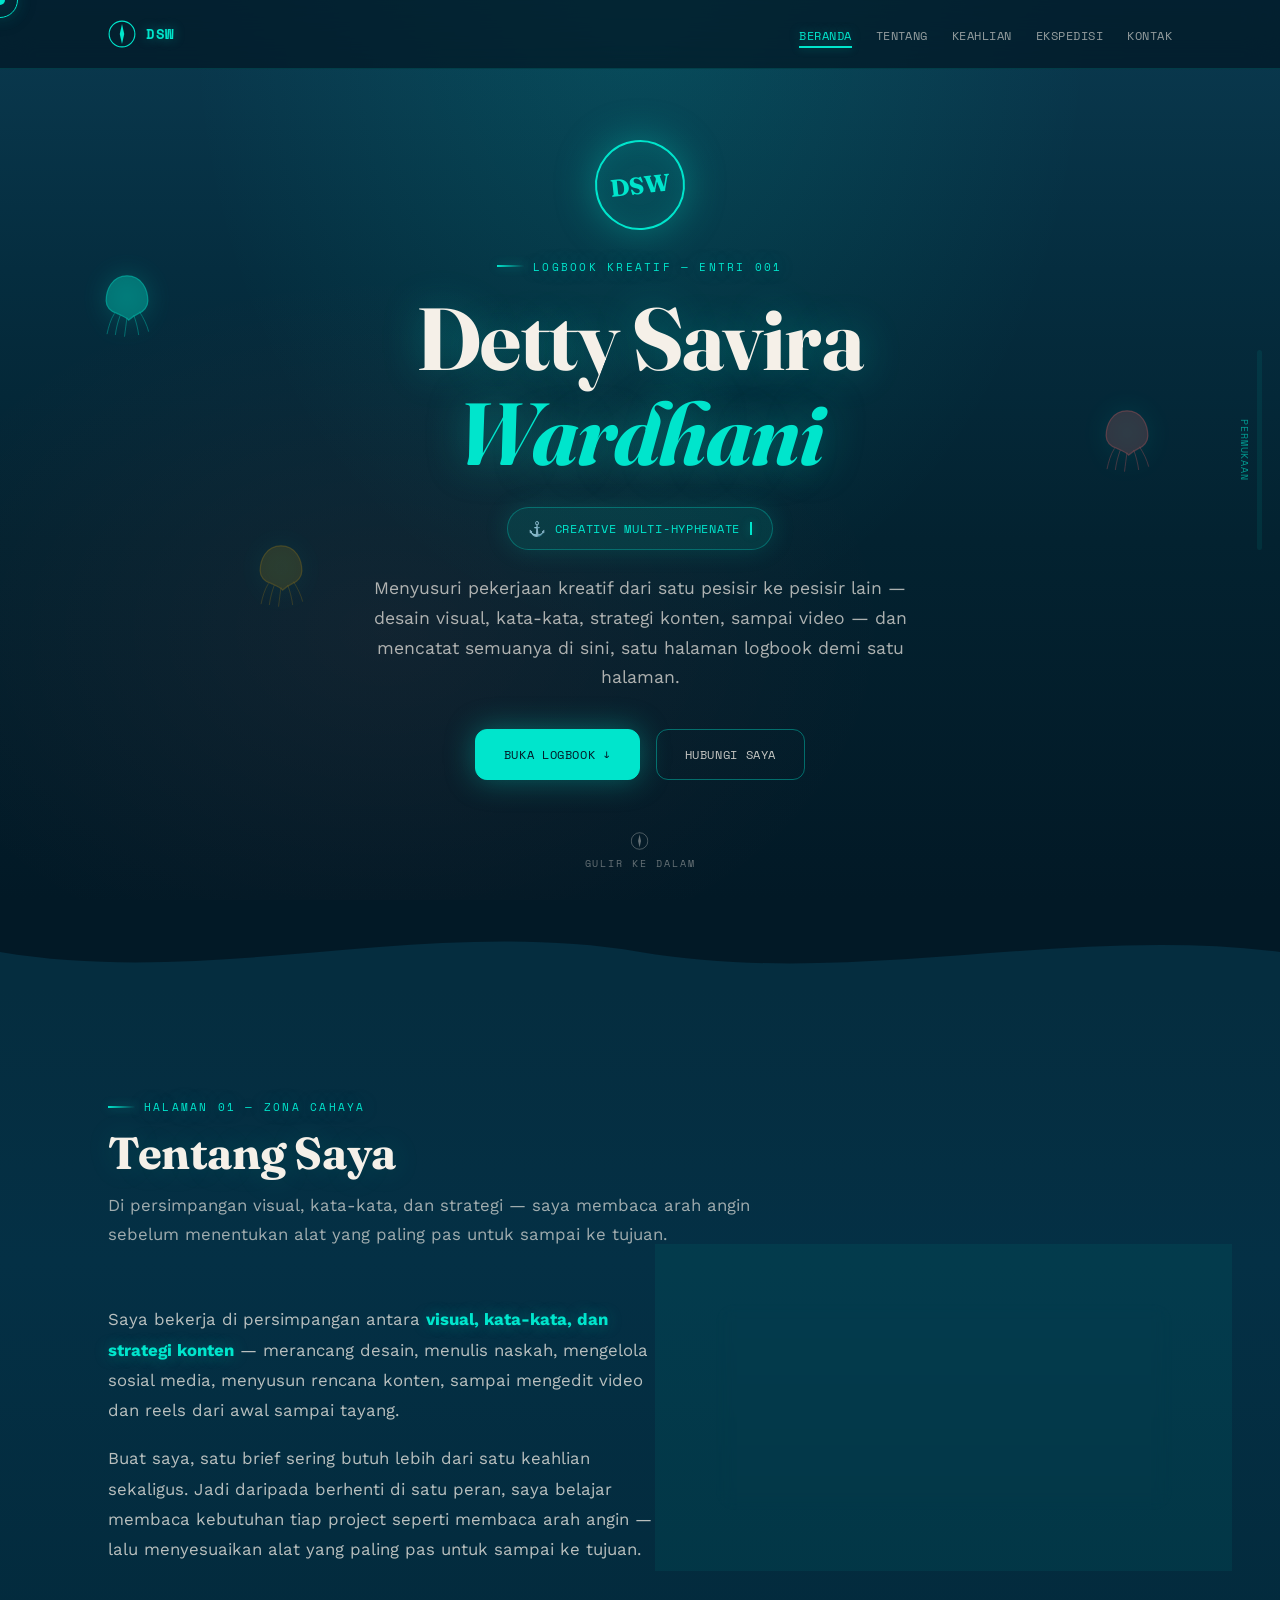
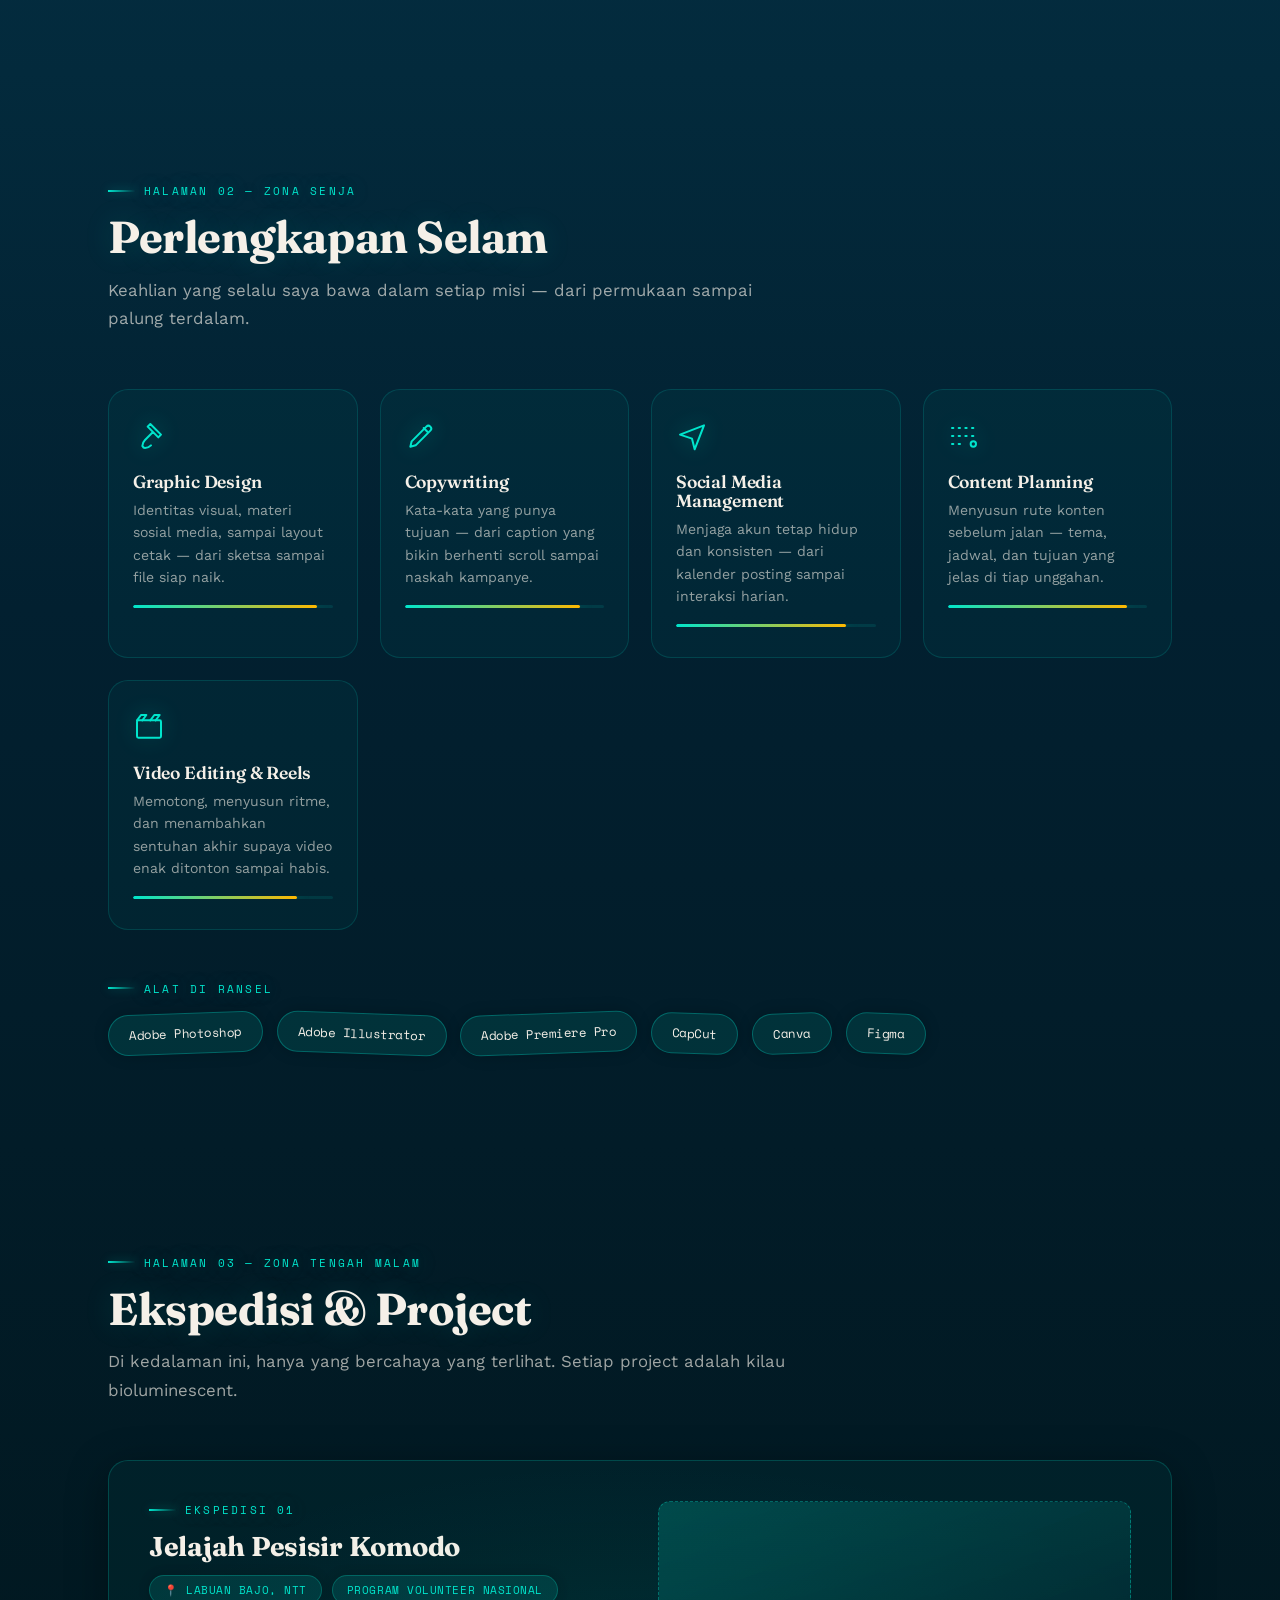
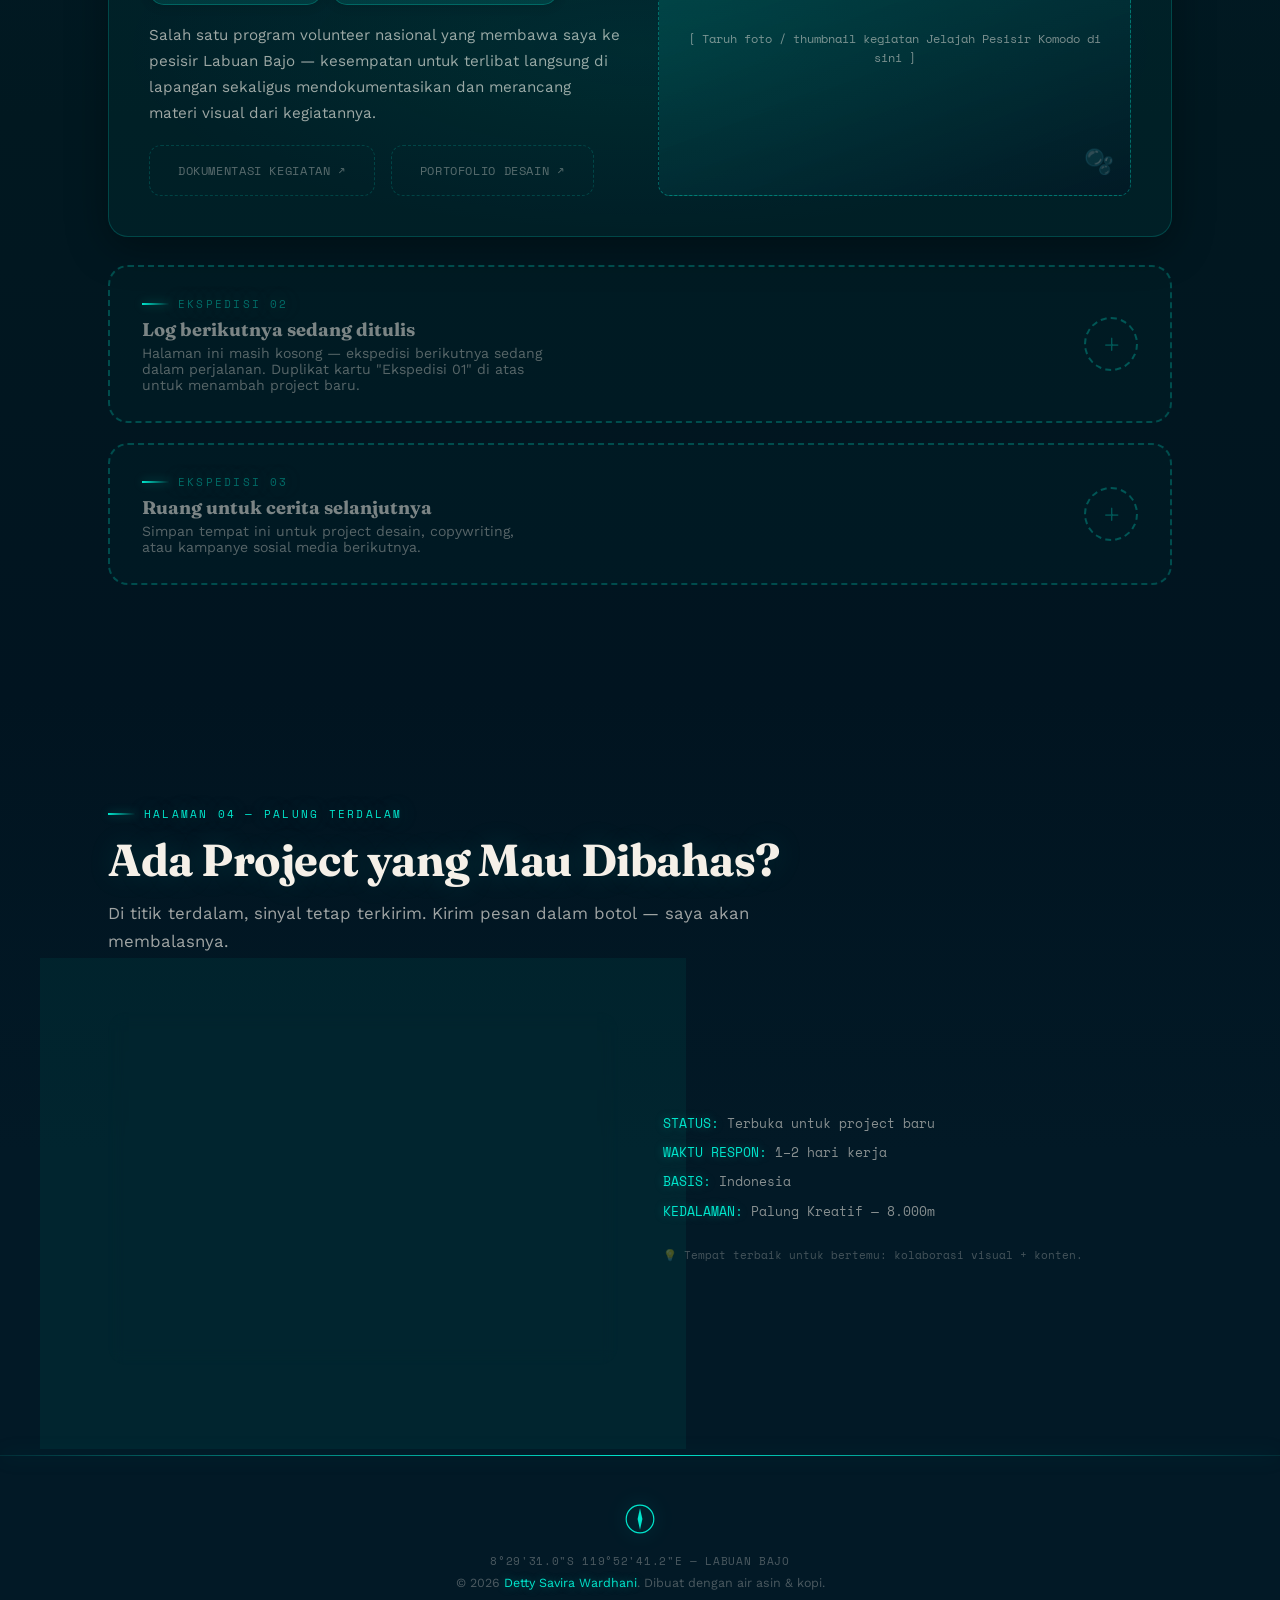
==== Index.HTML @ 5955881e "Rename Index · HTML to Index.HTML" ====
<!DOCTYPE html>
<html lang="id">
<head>
    <meta charset="UTF-8">
    <meta name="viewport" content="width=device-width, initial-scale=1.0">
    <title>Detty Savira Wardhani — Logbook Kreatif</title>
    <meta name="description" content="Logbook kreatif Detty Savira Wardhani — Graphic Design, Copywriting, Social Media Management, Content Planning, dan Video Editing/Reels.">
    <meta name="theme-color" content="#021926">
    <link rel="icon" href="data:image/svg+xml,%3Csvg xmlns='http://www.w3.org/2000/svg' viewBox='0 0 100 100'%3E%3Ccircle cx='50' cy='50' r='46' fill='%23021926' stroke='%2300E5CC' stroke-width='4'/%3E%3Cpath d='M50 14 L58 50 L50 86 L42 50 Z' fill='%2300E5CC'/%3E%3C/svg%3E">
    <link rel="preconnect" href="https://fonts.googleapis.com">
    <link rel="preconnect" href="https://fonts.gstatic.com" crossorigin>
    <link href="https://fonts.googleapis.com/css2?family=Fraunces:ital,opsz,wght@0,9..144,400..900;1,9..144,400..900&family=Work+Sans:wght@400;500;600;700&family=Space+Mono:wght@400;700&display=swap" rel="stylesheet">
    <style>
        :root {
            --abyss: #021926;
            --abyss-2: #032230;
            --deep: #052D3F;
            --deep-2: #0A4A5C;
            --mid: #0E5E6E;
            --lagoon: #00E5CC;
            --lagoon-glow: rgba(0, 229, 204, 0.35);
            --coral: #FF6B6B;
            --coral-glow: rgba(255, 107, 107, 0.3);
            --gold: #FFB800;
            --gold-glow: rgba(255, 184, 0, 0.3);
            --sand: #F5F0E8;
            --sand-soft: rgba(245, 240, 232, 0.7);
            --foam: #B9E5E8;
            --abyss-text: #F5F0E8;
            --abyss-text-muted: rgba(245, 240, 232, 0.65);
            --max: 1120px;
            --radius: 20px;
            --radius-sm: 12px;
        }

        * {
            box-sizing: border-box;
        }
        html {
            scroll-behavior: smooth;
        }
        body {
            margin: 0;
            font-family: 'Work Sans', sans-serif;
            background: var(--abyss);
            color: var(--abyss-text);
            -webkit-font-smoothing: antialiased;
            overflow-x: hidden;
            cursor: none;
            transition: background 0.6s ease;
        }
        @media (max-width: 768px) {
            body {
                cursor: auto;
            }
        }
        h1,
        h2,
        h3 {
            font-family: 'Fraunces', serif;
            margin: 0;
            line-height: 1.08;
            letter-spacing: -0.01em;
        }
        .eyebrow {
            font-family: 'Space Mono', monospace;
            text-transform: uppercase;
            letter-spacing: 0.2em;
            font-size: 0.7rem;
            color: var(--lagoon);
            display: flex;
            align-items: center;
            gap: 0.7em;
            margin-bottom: 14px;
            text-shadow: 0 0 20px var(--lagoon-glow);
        }
        .eyebrow::before {
            content: "";
            width: 28px;
            height: 2px;
            background: linear-gradient(90deg, var(--lagoon), transparent);
            display: inline-block;
            box-shadow: 0 0 10px var(--lagoon-glow);
        }
        a {
            color: inherit;
            text-decoration: none;
        }
        img {
            max-width: 100%;
            display: block;
        }
        .wrap {
            max-width: var(--max);
            margin: 0 auto;
            padding: 0 28px;
            position: relative;
            z-index: 2;
        }
        section,
        header,
        footer {
            position: relative;
        }

        /* ==================== CUSTOM CURSOR ==================== */
        .cursor-dot {
            position: fixed;
            width: 10px;
            height: 10px;
            background: var(--lagoon);
            border-radius: 50%;
            pointer-events: none;
            z-index: 9999;
            transform: translate(-50%, -50%);
            box-shadow: 0 0 20px var(--lagoon-glow), 0 0 40px var(--lagoon-glow);
            transition: width 0.2s ease, height 0.2s ease, background 0.2s ease;
        }
        .cursor-ring {
            position: fixed;
            width: 36px;
            height: 36px;
            border: 1.5px solid var(--lagoon);
            border-radius: 50%;
            pointer-events: none;
            z-index: 9998;
            transform: translate(-50%, -50%);
            transition: width 0.3s ease, height 0.3s ease, border-color 0.3s ease, opacity 0.3s ease;
            box-shadow: 0 0 15px rgba(0, 229, 204, 0.15);
        }
        .cursor-ring.hover {
            width: 56px;
            height: 56px;
            border-color: var(--coral);
            box-shadow: 0 0 25px var(--coral-glow);
        }
        .cursor-dot.hover {
            background: var(--coral);
            box-shadow: 0 0 20px var(--coral-glow), 0 0 40px var(--coral-glow);
        }
        @media (max-width: 768px) {
            .cursor-dot,
            .cursor-ring {
                display: none;
            }
        }

        /* ==================== DEPTH SCROLL INDICATOR ==================== */
        .depth-meter {
            position: fixed;
            right: 18px;
            top: 50%;
            transform: translateY(-50%);
            width: 5px;
            height: 200px;
            border-radius: 5px;
            background: rgba(0, 229, 204, 0.08);
            z-index: 90;
            overflow: hidden;
            display: flex;
            flex-direction: column;
            justify-content: flex-start;
        }
        .depth-fill {
            width: 100%;
            height: 0%;
            background: linear-gradient(180deg, #FFB800, #00E5CC, #9B5DE5);
            border-radius: 5px;
            transition: height 0.08s linear;
            box-shadow: 0 0 15px rgba(0, 229, 204, 0.4);
        }
        .depth-label {
            position: absolute;
            right: 28px;
            top: 50%;
            transform: translateY(-50%);
            font-family: 'Space Mono', monospace;
            font-size: 0.6rem;
            letter-spacing: 0.1em;
            color: rgba(0, 229, 204, 0.6);
            writing-mode: vertical-rl;
            text-transform: uppercase;
            z-index: 90;
        }
        @media (max-width: 768px) {
            .depth-meter,
            .depth-label {
                display: none;
            }
        }

        /* ==================== NAV ==================== */
        .nav-shell {
            position: fixed;
            top: 0;
            left: 0;
            right: 0;
            z-index: 100;
            background: rgba(2, 25, 38, 0.75);
            backdrop-filter: blur(16px);
            -webkit-backdrop-filter: blur(16px);
            border-bottom: 1px solid rgba(0, 229, 204, 0.15);
            transition: background 0.4s ease, box-shadow 0.4s ease;
        }
        .nav-shell.scrolled {
            background: rgba(2, 25, 38, 0.92);
            box-shadow: 0 4px 30px rgba(0, 0, 0, 0.35);
        }
        .nav-shell .wrap {
            display: flex;
            align-items: center;
            justify-content: space-between;
            height: 68px;
        }
        .nav-brand {
            display: flex;
            align-items: center;
            gap: 10px;
            font-family: 'Space Mono', monospace;
            font-weight: 700;
            font-size: 0.85rem;
            letter-spacing: 0.05em;
            color: var(--lagoon);
            text-shadow: 0 0 12px var(--lagoon-glow);
            text-decoration: none;
            cursor: pointer;
        }
        .nav-brand svg {
            width: 28px;
            height: 28px;
            animation: spinSlow 60s linear infinite;
        }
        @keyframes spinSlow {
            to {
                transform: rotate(360deg);
            }
        }
        .nav-links {
            display: flex;
            gap: 24px;
            list-style: none;
            margin: 0;
            padding: 0;
        }
        .nav-links a {
            font-size: 0.75rem;
            font-family: 'Space Mono', monospace;
            letter-spacing: 0.04em;
            text-transform: uppercase;
            color: rgba(245, 240, 232, 0.6);
            position: relative;
            padding-bottom: 4px;
            transition: color 0.3s ease;
            cursor: pointer;
        }
        .nav-links a::after {
            content: "";
            position: absolute;
            left: 0;
            bottom: 0;
            height: 2px;
            width: 0;
            background: var(--lagoon);
            box-shadow: 0 0 8px var(--lagoon-glow);
            transition: width 0.3s ease;
        }
        .nav-links a:hover,
        .nav-links a.active {
            color: var(--lagoon);
            text-shadow: 0 0 12px var(--lagoon-glow);
        }
        .nav-links a.active::after {
            width: 100%;
        }
        .nav-toggle {
            display: none;
            background: none;
            border: none;
            cursor: pointer;
            padding: 8px;
        }
        .nav-toggle span {
            display: block;
            width: 24px;
            height: 2px;
            background: var(--lagoon);
            margin: 5px 0;
            transition: all 0.3s ease;
        }
        .nav-toggle.open span:nth-child(1) {
            transform: rotate(45deg) translate(5px, 5px);
        }
        .nav-toggle.open span:nth-child(2) {
            opacity: 0;
        }
        .nav-toggle.open span:nth-child(3) {
            transform: rotate(-45deg) translate(5px, -5px);
        }
        @media (max-width: 768px) {
            .nav-links {
                position: absolute;
                top: 68px;
                left: 0;
                right: 0;
                flex-direction: column;
                gap: 0;
                background: rgba(2, 25, 38, 0.95);
                backdrop-filter: blur(16px);
                max-height: 0;
                overflow: hidden;
                transition: max-height 0.4s ease;
                border-bottom: 1px solid rgba(0, 229, 204, 0.15);
            }
            .nav-links.open {
                max-height: 400px;
            }
            .nav-links li {
                width: 100%;
            }
            .nav-links a {
                display: block;
                padding: 16px 28px;
                color: rgba(245, 240, 232, 0.7);
            }
            .nav-toggle {
                display: block;
            }
        }

        /* ==================== HERO / SURFACE ==================== */
        .hero {
            min-height: 100vh;
            display: flex;
            flex-direction: column;
            justify-content: center;
            align-items: center;
            text-align: center;
            position: relative;
            overflow: hidden;
            padding: 80px 20px 60px;
            background: linear-gradient(180deg, #0A3A50 0%, #052D3F 30%, #032230 60%, #021926 100%);
        }
        .hero::before {
            content: "";
            position: absolute;
            inset: 0;
            background: radial-gradient(ellipse at 50% 0%, rgba(0, 229, 204, 0.12) 0%, transparent 50%),
                radial-gradient(ellipse at 30% 70%, rgba(255, 107, 107, 0.06) 0%, transparent 40%);
            pointer-events: none;
            z-index: 0;
        }
        /* Light rays */
        .rays {
            position: absolute;
            inset: 0;
            pointer-events: none;
            z-index: 0;
            overflow: hidden;
        }
        .ray {
            position: absolute;
            top: -20%;
            width: 4px;
            height: 120%;
            background: linear-gradient(180deg, rgba(255, 255, 255, 0.35), rgba(0, 229, 204, 0.08) 60%, transparent);
            transform: rotate(20deg);
            opacity: 0;
            animation: rayGlow 8s ease-in-out infinite;
            box-shadow: 0 0 20px rgba(255, 255, 255, 0.2);
        }
        .ray:nth-child(1) {
            left: 15%;
            animation-delay: 0s;
            animation-duration: 7s;
        }
        .ray:nth-child(2) {
            left: 35%;
            animation-delay: 2s;
            animation-duration: 9s;
        }
        .ray:nth-child(3) {
            left: 55%;
            animation-delay: 1s;
            animation-duration: 6s;
        }
        .ray:nth-child(4) {
            left: 72%;
            animation-delay: 3s;
            animation-duration: 8s;
        }
        .ray:nth-child(5) {
            left: 90%;
            animation-delay: 1.5s;
            animation-duration: 7.5s;
        }
        @keyframes rayGlow {
            0%,
            100% {
                opacity: 0;
                transform: rotate(20deg) translateY(0);
            }
            30% {
                opacity: 0.6;
            }
            50% {
                opacity: 0.35;
                transform: rotate(22deg) translateY(15px);
            }
            70% {
                opacity: 0.5;
            }
        }

        /* Jellyfish */
        .jellyfish-container {
            position: absolute;
            inset: 0;
            pointer-events: none;
            z-index: 0;
        }
        .jellyfish {
            position: absolute;
            animation: floatJelly 12s ease-in-out infinite;
            opacity: 0.7;
        }
        .jellyfish svg {
            width: 50px;
            height: 70px;
            filter: drop-shadow(0 0 12px rgba(0, 229, 204, 0.5));
        }
        .jellyfish.j1 {
            left: 8%;
            top: 30%;
            animation-duration: 14s;
            animation-delay: 0s;
        }
        .jellyfish.j2 {
            right: 10%;
            top: 45%;
            animation-duration: 11s;
            animation-delay: 2s;
            opacity: 0.5;
        }
        .jellyfish.j3 {
            left: 20%;
            top: 60%;
            animation-duration: 16s;
            animation-delay: 4s;
            opacity: 0.4;
        }
        @keyframes floatJelly {
            0%,
            100% {
                transform: translateY(0) translateX(0) scale(1);
            }
            25% {
                transform: translateY(-25px) translateX(10px) scale(1.03);
            }
            50% {
                transform: translateY(-5px) translateX(-8px) scale(0.97);
            }
            75% {
                transform: translateY(-30px) translateX(5px) scale(1.02);
            }
        }

        /* Floating particles */
        .particles {
            position: absolute;
            inset: 0;
            pointer-events: none;
            z-index: 1;
        }
        .particle {
            position: absolute;
            border-radius: 50%;
            background: var(--lagoon);
            opacity: 0;
            animation: particleFloat linear infinite;
            box-shadow: 0 0 8px var(--lagoon-glow);
        }
        @keyframes particleFloat {
            0% {
                transform: translateY(0) translateX(0);
                opacity: 0;
            }
            10% {
                opacity: 0.7;
            }
            90% {
                opacity: 0.3;
            }
            100% {
                transform: translateY(-105vh) translateX(30px);
                opacity: 0;
            }
        }

        .hero-inner {
            position: relative;
            z-index: 3;
            max-width: 800px;
        }
        .monogram-hero {
            width: 90px;
            height: 90px;
            border-radius: 50%;
            background: rgba(0, 229, 204, 0.08);
            border: 2px solid var(--lagoon);
            color: var(--lagoon);
            display: flex;
            align-items: center;
            justify-content: center;
            font-family: 'Fraunces', serif;
            font-weight: 700;
            font-size: 1.5rem;
            margin: 0 auto 28px;
            transform: rotate(-6deg);
            box-shadow: 0 0 40px var(--lagoon-glow), inset 0 0 25px rgba(0, 229, 204, 0.1);
            animation: monogramPulse 3s ease-in-out infinite;
            cursor: pointer;
        }
        @keyframes monogramPulse {
            0%,
            100% {
                box-shadow: 0 0 40px var(--lagoon-glow), inset 0 0 25px rgba(0, 229, 204, 0.1);
            }
            50% {
                box-shadow: 0 0 60px var(--lagoon-glow), inset 0 0 40px rgba(0, 229, 204, 0.2);
            }
        }
        .hero h1 {
            font-size: clamp(2.8rem, 8vw, 5.5rem);
            margin: 16px 0 8px;
            color: var(--abyss-text);
            text-shadow: 0 0 40px rgba(0, 229, 204, 0.3);
        }
        .hero h1 em {
            font-style: italic;
            color: var(--lagoon);
            text-shadow: 0 0 40px var(--lagoon-glow);
        }
        .typing-badge {
            display: inline-flex;
            align-items: center;
            gap: 8px;
            background: rgba(0, 229, 204, 0.1);
            border: 1px solid rgba(0, 229, 204, 0.3);
            color: var(--lagoon);
            font-family: 'Space Mono', monospace;
            font-size: 0.75rem;
            letter-spacing: 0.06em;
            text-transform: uppercase;
            padding: 10px 20px;
            border-radius: 999px;
            margin: 18px 0 24px;
            box-shadow: 0 0 25px rgba(0, 229, 204, 0.15);
            cursor: pointer;
        }
        .typing-badge::before {
            content: "⚓";
            font-size: 0.9rem;
        }
        .typing-cursor {
            display: inline-block;
            width: 2px;
            height: 1.1em;
            background: var(--lagoon);
            margin-left: 2px;
            animation: blink 0.7s step-end infinite;
            box-shadow: 0 0 8px var(--lagoon-glow);
        }
        @keyframes blink {
            50% {
                opacity: 0;
            }
        }
        .hero .lede {
            max-width: 560px;
            margin: 0 auto 36px;
            font-size: 1.1rem;
            line-height: 1.7;
            color: rgba(245, 240, 232, 0.7);
        }
        .btn-row {
            display: flex;
            gap: 16px;
            flex-wrap: wrap;
            justify-content: center;
        }
        .btn {
            display: inline-flex;
            align-items: center;
            gap: 10px;
            font-family: 'Space Mono', monospace;
            font-size: 0.78rem;
            letter-spacing: 0.05em;
            text-transform: uppercase;
            text-decoration: none;
            padding: 15px 28px;
            border-radius: 12px;
            border: 1.5px solid var(--lagoon);
            color: var(--lagoon);
            background: rgba(0, 229, 204, 0.08);
            transition: all 0.3s ease;
            cursor: pointer;
            position: relative;
            overflow: hidden;
        }
        .btn::before {
            content: "";
            position: absolute;
            inset: 0;
            background: var(--lagoon);
            transform: scaleX(0);
            transform-origin: left;
            transition: transform 0.4s ease;
            z-index: 0;
        }
        .btn:hover::before {
            transform: scaleX(1);
        }
        .btn span {
            position: relative;
            z-index: 1;
            transition: color 0.3s ease;
        }
        .btn:hover span {
            color: var(--abyss);
        }
        .btn.primary {
            background: var(--lagoon);
            color: var(--abyss);
            border-color: var(--lagoon);
            box-shadow: 0 0 30px var(--lagoon-glow);
        }
        .btn.primary:hover {
            box-shadow: 0 0 50px var(--lagoon-glow);
        }
        .btn.primary::before {
            background: var(--coral);
        }
        .btn.primary:hover span {
            color: var(--abyss);
        }
        .btn.ghost {
            background: transparent;
            border-color: rgba(0, 229, 204, 0.4);
            color: rgba(245, 240, 232, 0.8);
        }
        .btn.ghost:hover {
            border-color: var(--lagoon);
            box-shadow: 0 0 25px rgba(0, 229, 204, 0.2);
        }
        .btn.disabled {
            opacity: 0.45;
            cursor: not-allowed;
            border-style: dashed;
        }
        .btn.disabled:hover::before {
            transform: scaleX(0);
        }
        .btn.disabled:hover span {
            color: inherit;
        }

        /* Scroll hint */
        .scroll-hint {
            position: absolute;
            bottom: 30px;
            left: 50%;
            transform: translateX(-50%);
            z-index: 3;
            font-family: 'Space Mono', monospace;
            font-size: 0.6rem;
            letter-spacing: 0.2em;
            text-transform: uppercase;
            color: rgba(245, 240, 232, 0.4);
            display: flex;
            flex-direction: column;
            align-items: center;
            gap: 6px;
            animation: hintBounce 2s ease-in-out infinite;
        }
        .scroll-hint svg {
            width: 18px;
            height: 18px;
            animation: spinSlow 4s linear infinite;
        }
        @keyframes hintBounce {
            0%,
            100% {
                transform: translateX(-50%) translateY(0);
            }
            50% {
                transform: translateX(-50%) translateY(8px);
            }
        }

        /* Wave divider */
        .wave-separator {
            position: relative;
            height: 90px;
            margin-top: -2px;
            overflow: hidden;
            z-index: 2;
        }
        .wave-separator svg {
            width: 100%;
            height: 100%;
            display: block;
        }
        .wave-separator .wave-path {
            animation: waveShift 18s ease-in-out infinite alternate;
        }
        @keyframes waveShift {
            0% {
                d: path("M0,60 C240,100 480,20 720,60 C960,100 1200,30 1440,60 L1440,100 L0,100 Z");
            }
            50% {
                d: path("M0,60 C240,10 480,100 720,60 C960,10 1200,90 1440,60 L1440,100 L0,100 Z");
            }
            100% {
                d: path("M0,60 C240,90 480,30 720,60 C960,80 1200,40 1440,60 L1440,100 L0,100 Z");
            }
        }

        /* ==================== SECTIONS ==================== */
        .section {
            padding: 110px 0 90px;
            position: relative;
        }
        .section.surface {
            background: linear-gradient(180deg, #052D3F 0%, #043045 40%, #032A3C 100%);
        }
        .section.twilight {
            background: linear-gradient(180deg, #032A3C 0%, #022030 50%, #021C28 100%);
        }
        .section.midnight {
            background: linear-gradient(180deg, #021C28 0%, #011820 50%, #011420 100%);
        }
        .section.abyss {
            background: linear-gradient(180deg, #011420 0%, #021926 60%, #021926 100%);
        }

        .section-head {
            margin-bottom: 56px;
            max-width: 680px;
        }
        .section-head h2 {
            font-size: clamp(2rem, 4.5vw, 2.8rem);
            color: var(--abyss-text);
            margin-top: 8px;
            text-shadow: 0 0 30px rgba(0, 229, 204, 0.15);
        }
        .section-head p {
            color: var(--abyss-text-muted);
            font-size: 1.05rem;
            line-height: 1.7;
            margin: 14px 0 0;
        }

        /* Reveal animations */
        .reveal {
            opacity: 0;
            transform: translateY(35px);
            transition: opacity 0.8s cubic-bezier(0.22, 1, 0.36, 1),
                transform 0.8s cubic-bezier(0.22, 1, 0.36, 1);
            transition-delay: var(--d, 0s);
        }
        .reveal.is-visible {
            opacity: 1;
            transform: translateY(0);
        }

        /* ==================== ABOUT ==================== */
        .about-grid {
            display: grid;
            grid-template-columns: 1.1fr 0.9fr;
            gap: 50px;
            align-items: start;
        }
        .about-grid p {
            font-size: 1.05rem;
            line-height: 1.8;
            margin: 0 0 18px;
            color: rgba(245, 240, 232, 0.75);
        }
        .about-grid p strong {
            color: var(--lagoon);
            text-shadow: 0 0 15px var(--lagoon-glow);
        }
        .coord-card {
            background: rgba(0, 229, 204, 0.06);
            border: 1px solid rgba(0, 229, 204, 0.2);
            border-radius: var(--radius);
            padding: 30px;
            font-family: 'Space Mono', monospace;
            font-size: 0.82rem;
            line-height: 2.2;
            box-shadow: 0 0 40px rgba(0, 0, 0, 0.3), inset 0 0 30px rgba(0, 229, 204, 0.04);
            backdrop-filter: blur(8px);
            cursor: pointer;
            transition: all 0.3s ease;
        }
        .coord-card:hover {
            border-color: rgba(0, 229, 204, 0.5);
            box-shadow: 0 0 60px rgba(0, 229, 204, 0.15), inset 0 0 40px rgba(0, 229, 204, 0.06);
            transform: translateY(-4px);
        }
        .coord-card .dot {
            color: var(--lagoon);
            text-shadow: 0 0 10px var(--lagoon-glow);
        }
        @media (max-width: 820px) {
            .about-grid {
                grid-template-columns: 1fr;
            }
        }

        /* ==================== SKILLS ==================== */
        .skill-grid {
            display: grid;
            grid-template-columns: repeat(auto-fit, minmax(230px, 1fr));
            gap: 22px;
            margin-bottom: 50px;
        }
        .skill-card {
            background: rgba(0, 229, 204, 0.04);
            border: 1px solid rgba(0, 229, 204, 0.15);
            border-radius: var(--radius);
            padding: 30px 24px;
            transition: all 0.35s ease;
            cursor: pointer;
            position: relative;
            overflow: hidden;
        }
        .skill-card::before {
            content: "";
            position: absolute;
            inset: 0;
            background: radial-gradient(ellipse at top right, rgba(0, 229, 204, 0.12), transparent 60%);
            opacity: 0;
            transition: opacity 0.35s ease;
        }
        .skill-card:hover::before {
            opacity: 1;
        }
        .skill-card:hover {
            transform: translateY(-8px) scale(1.02);
            border-color: rgba(0, 229, 204, 0.45);
            box-shadow: 0 15px 40px rgba(0, 0, 0, 0.3), 0 0 30px rgba(0, 229, 204, 0.1);
        }
        .skill-card svg {
            width: 32px;
            height: 32px;
            color: var(--lagoon);
            margin-bottom: 16px;
            filter: drop-shadow(0 0 10px var(--lagoon-glow));
        }
        .skill-card h3 {
            font-size: 1.1rem;
            color: var(--abyss-text);
            margin-bottom: 8px;
            font-weight: 600;
        }
        .skill-card p {
            font-size: 0.88rem;
            color: rgba(245, 240, 232, 0.6);
            line-height: 1.6;
            margin: 0;
            position: relative;
            z-index: 1;
        }
        .skill-meter {
            margin-top: 16px;
            height: 3px;
            background: rgba(0, 229, 204, 0.1);
            border-radius: 3px;
            overflow: hidden;
        }
        .skill-meter-fill {
            height: 100%;
            width: 0%;
            background: linear-gradient(90deg, var(--lagoon), var(--gold));
            border-radius: 3px;
            transition: width 1.2s cubic-bezier(0.22, 1, 0.36, 1);
            box-shadow: 0 0 15px var(--lagoon-glow);
        }
        .skill-card.is-visible .skill-meter-fill {
            width: var(--level, 85%);
        }

        .tool-row {
            display: flex;
            flex-wrap: wrap;
            gap: 14px;
            align-items: center;
        }
        .tool-badge {
            font-family: 'Space Mono', monospace;
            font-size: 0.78rem;
            letter-spacing: 0.04em;
            color: var(--abyss-text);
            background: rgba(0, 229, 204, 0.1);
            border: 1px solid rgba(0, 229, 204, 0.3);
            padding: 10px 20px;
            border-radius: 999px;
            transform: rotate(var(--r, 0deg));
            transition: all 0.3s ease;
            cursor: pointer;
            box-shadow: 0 0 15px rgba(0, 0, 0, 0.2);
        }
        .tool-badge:hover {
            background: rgba(0, 229, 204, 0.25);
            border-color: var(--lagoon);
            box-shadow: 0 0 25px rgba(0, 229, 204, 0.3);
            transform: rotate(0deg) scale(1.08);
        }
        .tool-badge:nth-child(odd) {
            --r: -2deg;
        }
        .tool-badge:nth-child(even) {
            --r: 2deg;
        }

        /* ==================== PORTFOLIO ==================== */
        .expedition-card {
            background: rgba(0, 229, 204, 0.04);
            border: 1px solid rgba(0, 229, 204, 0.2);
            border-radius: var(--radius);
            padding: 40px;
            margin-bottom: 28px;
            display: grid;
            grid-template-columns: 1fr 1fr;
            gap: 36px;
            box-shadow: 0 10px 40px rgba(0, 0, 0, 0.35);
            transition: all 0.4s ease;
            position: relative;
            overflow: hidden;
            cursor: pointer;
            transform-style: preserve-3d;
            will-change: transform;
        }
        .expedition-card::before {
            content: "";
            position: absolute;
            inset: 0;
            background: radial-gradient(ellipse at center, rgba(0, 229, 204, 0.06), transparent 70%);
            pointer-events: none;
        }
        .expedition-card:hover {
            border-color: rgba(0, 229, 204, 0.5);
            box-shadow: 0 20px 60px rgba(0, 0, 0, 0.4), 0 0 45px rgba(0, 229, 204, 0.12);
        }
        .expedition-card .meta-row {
            display: flex;
            gap: 10px;
            flex-wrap: wrap;
            margin: 14px 0 18px;
        }
        .pill {
            font-family: 'Space Mono', monospace;
            font-size: 0.68rem;
            letter-spacing: 0.05em;
            text-transform: uppercase;
            padding: 6px 14px;
            border-radius: 999px;
            background: rgba(0, 229, 204, 0.12);
            color: var(--lagoon);
            border: 1px solid rgba(0, 229, 204, 0.25);
            display: inline-flex;
            align-items: center;
            gap: 6px;
            box-shadow: 0 0 12px rgba(0, 0, 0, 0.2);
        }
        .expedition-card h3 {
            font-size: 1.7rem;
            color: var(--abyss-text);
            margin-bottom: 4px;
        }
        .expedition-card p.desc {
            line-height: 1.7;
            font-size: 0.95rem;
            color: rgba(245, 240, 232, 0.65);
            margin-bottom: 18px;
        }
        .expedition-visual {
            background: linear-gradient(160deg, rgba(0, 229, 204, 0.2), rgba(2, 25, 38, 0.7));
            border-radius: var(--radius-sm);
            min-height: 240px;
            display: flex;
            align-items: center;
            justify-content: center;
            color: rgba(245, 240, 232, 0.5);
            font-family: 'Space Mono', monospace;
            font-size: 0.78rem;
            text-align: center;
            padding: 24px;
            border: 1px dashed rgba(0, 229, 204, 0.35);
            position: relative;
            overflow: hidden;
            transition: all 0.4s ease;
            cursor: pointer;
        }
        .expedition-visual:hover {
            border-color: rgba(0, 229, 204, 0.6);
            background: linear-gradient(160deg, rgba(0, 229, 204, 0.3), rgba(2, 25, 38, 0.6));
        }
        .expedition-visual::after {
            content: "🫧";
            position: absolute;
            bottom: 16px;
            right: 16px;
            font-size: 1.5rem;
            opacity: 0.5;
            animation: hintBounce 3s ease-in-out infinite;
        }
        @media (max-width: 820px) {
            .expedition-card {
                grid-template-columns: 1fr;
            }
            .expedition-visual {
                min-height: 180px;
            }
        }

        .postcard-empty {
            border: 2px dashed rgba(0, 229, 204, 0.25);
            border-radius: var(--radius);
            padding: 28px 32px;
            margin-bottom: 20px;
            display: flex;
            align-items: center;
            justify-content: space-between;
            gap: 20px;
            flex-wrap: wrap;
            background: rgba(0, 229, 204, 0.02);
            transition: all 0.35s ease;
            cursor: pointer;
        }
        .postcard-empty:hover {
            border-color: rgba(0, 229, 204, 0.5);
            background: rgba(0, 229, 204, 0.05);
            box-shadow: 0 0 25px rgba(0, 229, 204, 0.08);
        }
        .postcard-empty .eyebrow {
            color: rgba(0, 229, 204, 0.4);
            margin-bottom: 4px;
        }
        .postcard-empty h4 {
            font-family: 'Fraunces', serif;
            font-size: 1.15rem;
            margin: 6px 0 4px;
            color: rgba(245, 240, 232, 0.5);
        }
        .postcard-empty p {
            margin: 0;
            color: rgba(245, 240, 232, 0.35);
            font-size: 0.88rem;
            max-width: 400px;
        }
        .postcard-empty .plus {
            font-family: 'Fraunces', serif;
            font-size: 2rem;
            color: rgba(0, 229, 204, 0.3);
            border: 2px dashed rgba(0, 229, 204, 0.3);
            border-radius: 50%;
            width: 54px;
            height: 54px;
            flex: none;
            display: flex;
            align-items: center;
            justify-content: center;
            transition: all 0.3s ease;
        }
        .postcard-empty:hover .plus {
            color: var(--lagoon);
            border-color: var(--lagoon);
            box-shadow: 0 0 20px var(--lagoon-glow);
            transform: rotate(90deg);
        }

        /* ==================== CONTACT ==================== */
        .contact-wrap {
            display: grid;
            grid-template-columns: 1fr 1fr;
            gap: 45px;
            align-items: center;
        }
        .postcard {
            background: rgba(0, 229, 204, 0.06);
            border: 1px solid rgba(0, 229, 204, 0.25);
            border-radius: var(--radius);
            padding: 42px;
            position: relative;
            box-shadow: 0 15px 45px rgba(0, 0, 0, 0.35), 0 0 35px rgba(0, 229, 204, 0.08);
            backdrop-filter: blur(8px);
            transition: all 0.4s ease;
            cursor: pointer;
        }
        .postcard:hover {
            border-color: rgba(0, 229, 204, 0.5);
            box-shadow: 0 20px 60px rgba(0, 0, 0, 0.45), 0 0 50px rgba(0, 229, 204, 0.15);
        }
        .postcard h3 {
            font-size: 1.55rem;
            margin-bottom: 14px;
            color: var(--abyss-text);
        }
        .postcard p {
            line-height: 1.7;
            margin-bottom: 26px;
            color: rgba(245, 240, 232, 0.65);
            font-size: 0.95rem;
        }
        .contact-links {
            display: flex;
            flex-direction: column;
            gap: 14px;
        }
        .contact-link {
            display: flex;
            align-items: center;
            gap: 14px;
            font-family: 'Space Mono', monospace;
            font-size: 0.85rem;
            color: var(--abyss-text);
            padding: 16px 20px;
            border: 1px solid rgba(0, 229, 204, 0.25);
            border-radius: 12px;
            transition: all 0.35s ease;
            cursor: pointer;
            background: rgba(0, 229, 204, 0.03);
        }
        .contact-link:hover {
            background: rgba(0, 229, 204, 0.15);
            border-color: var(--lagoon);
            color: var(--lagoon);
            box-shadow: 0 0 30px rgba(0, 229, 204, 0.15);
            transform: translateX(6px);
        }
        .contact-link svg {
            width: 20px;
            height: 20px;
            flex: none;
            filter: drop-shadow(0 0 8px var(--lagoon-glow));
        }
        .postmark {
            position: absolute;
            top: 28px;
            right: 30px;
            width: 76px;
            height: 76px;
            border-radius: 50%;
            border: 2px solid var(--coral);
            color: var(--coral);
            display: flex;
            align-items: center;
            justify-content: center;
            font-family: 'Space Mono', monospace;
            font-size: 0.55rem;
            text-align: center;
            line-height: 1.3;
            text-transform: uppercase;
            transform: rotate(8deg);
            box-shadow: 0 0 25px rgba(255, 107, 107, 0.2);
            transition: all 0.4s ease;
            cursor: pointer;
        }
        .postmark:hover {
            transform: rotate(0deg) scale(1.1);
            box-shadow: 0 0 40px rgba(255, 107, 107, 0.4);
        }
        .status-list {
            font-family: 'Space Mono', monospace;
            font-size: 0.8rem;
            line-height: 2.3;
            color: rgba(245, 240, 232, 0.55);
        }
        .status-list span {
            color: var(--lagoon);
            text-shadow: 0 0 10px var(--lagoon-glow);
        }
        @media (max-width: 820px) {
            .contact-wrap {
                grid-template-columns: 1fr;
            }
            .postmark {
                display: none;
            }
        }

        /* ==================== FOOTER ==================== */
        footer {
            background: var(--abyss);
            color: rgba(245, 240, 232, 0.4);
            padding: 48px 0 32px;
            text-align: center;
            border-top: 1px solid rgba(0, 229, 204, 0.1);
            position: relative;
        }
        footer::before {
            content: "";
            position: absolute;
            top: -1px;
            left: 0;
            right: 0;
            height: 1px;
            background: linear-gradient(90deg, transparent, var(--lagoon), transparent);
            box-shadow: 0 0 20px var(--lagoon-glow);
        }
        footer .compass-mini {
            width: 30px;
            height: 30px;
            margin: 0 auto 14px;
            animation: spinSlow 60s linear infinite;
            color: var(--lagoon);
            filter: drop-shadow(0 0 10px var(--lagoon-glow));
        }
        footer .coords {
            font-family: 'Space Mono', monospace;
            font-size: 0.7rem;
            letter-spacing: 0.06em;
            margin-bottom: 6px;
            color: rgba(245, 240, 232, 0.3);
        }
        footer .credit {
            font-size: 0.78rem;
            color: rgba(245, 240, 232, 0.3);
        }
        footer .credit a {
            color: var(--lagoon);
            text-shadow: 0 0 10px var(--lagoon-glow);
        }

        /* ==================== SCROLL TO TOP ==================== */
        .to-top {
            position: fixed;
            bottom: 28px;
            right: 28px;
            z-index: 80;
            width: 52px;
            height: 52px;
            border-radius: 50%;
            background: rgba(0, 229, 204, 0.1);
            color: var(--lagoon);
            border: 1.5px solid var(--lagoon);
            display: flex;
            align-items: center;
            justify-content: center;
            cursor: pointer;
            opacity: 0;
            pointer-events: none;
            transform: translateY(15px);
            transition: all 0.35s ease;
            box-shadow: 0 0 20px rgba(0, 229, 204, 0.15);
        }
        .to-top.show {
            opacity: 1;
            pointer-events: auto;
            transform: translateY(0);
        }
        .to-top:hover {
            background: var(--lagoon);
            color: var(--abyss);
            box-shadow: 0 0 35px var(--lagoon-glow);
        }
        .to-top svg {
            width: 22px;
            height: 22px;
            animation: spinSlow 60s linear infinite;
        }

        /* ==================== REDUCED MOTION ==================== */
        @media (prefers-reduced-motion: reduce) {
            * {
                animation: none !important;
                transition: none !important;
                scroll-behavior: auto !important;
            }
            .jellyfish,
            .particle,
            .ray,
            .wave-separator .wave-path,
            .monogram-hero,
            .scroll-hint,
            .nav-brand svg,
            .to-top svg,
            footer .compass-mini {
                animation: none !important;
            }
        }

        /* ==================== GLOW TEXT UTIL ==================== */
        .glow {
            text-shadow: 0 0 30px var(--lagoon-glow);
        }
        .glow-coral {
            text-shadow: 0 0 30px var(--coral-glow);
        }
        .glow-gold {
            text-shadow: 0 0 30px var(--gold-glow);
        }
    </style>
</head>
<body>

    <!-- CUSTOM CURSOR -->
    <div class="cursor-dot" id="cursorDot"></div>
    <div class="cursor-ring" id="cursorRing"></div>

    <!-- DEPTH METER -->
    <div class="depth-meter" aria-hidden="true"><div class="depth-fill" id="depthFill"></div></div>
    <div class="depth-label" id="depthLabel">Permukaan</div>

    <!-- NAVIGATION -->
    <nav class="nav-shell" id="navShell">
        <div class="wrap">
            <a href="#beranda" class="nav-brand" data-cursor>
                <svg viewBox="0 0 100 100" fill="none"><circle cx="50" cy="50" r="46" stroke="currentColor" stroke-width="4"/><path d="M50 14 L58 50 L50 86 L42 50 Z" fill="currentColor"/></svg>
                DSW
            </a>
            <button class="nav-toggle" id="navToggle" aria-label="Buka menu" data-cursor>
                <span></span><span></span><span></span>
            </button>
            <ul class="nav-links" id="navLinks">
                <li><a href="#beranda" data-nav data-cursor>Beranda</a></li>
                <li><a href="#tentang" data-nav data-cursor>Tentang</a></li>
                <li><a href="#keahlian" data-nav data-cursor>Keahlian</a></li>
                <li><a href="#ekspedisi" data-nav data-cursor>Ekspedisi</a></li>
                <li><a href="#kontak" data-nav data-cursor>Kontak</a></li>
            </ul>
        </div>
    </nav>

    <!-- ============ HERO / SURFACE ============ -->
    <header class="hero" id="beranda">
        <div class="rays">
            <div class="ray"></div>
            <div class="ray"></div>
            <div class="ray"></div>
            <div class="ray"></div>
            <div class="ray"></div>
        </div>
        <div class="jellyfish-container">
            <div class="jellyfish j1">
                <svg viewBox="0 0 60 80" fill="none">
                    <path d="M30 5 C48 5 55 22 55 35 C55 42 50 48 44 50 C40 52 36 54 32 58 C28 54 22 52 18 50 C10 48 5 42 5 35 C5 22 12 5 30 5 Z" fill="rgba(0,229,204,0.5)" stroke="rgba(0,229,204,0.7)" stroke-width="1.5"/>
                    <path d="M15 50 C10 58 8 66 6 75 M22 52 C19 60 17 68 16 76 M30 55 C29 62 28 70 27 78 M38 52 C41 60 43 68 44 76 M45 48 C50 56 54 64 56 72" stroke="rgba(0,229,204,0.5)" stroke-width="1.2" fill="none"/>
                </svg>
            </div>
            <div class="jellyfish j2">
                <svg viewBox="0 0 60 80" fill="none">
                    <path d="M30 5 C48 5 55 22 55 35 C55 42 50 48 44 50 C40 52 36 54 32 58 C28 54 22 52 18 50 C10 48 5 42 5 35 C5 22 12 5 30 5 Z" fill="rgba(255,107,107,0.35)" stroke="rgba(255,107,107,0.6)" stroke-width="1.5"/>
                    <path d="M15 50 C10 58 8 66 6 75 M22 52 C19 60 17 68 16 76 M30 55 C29 62 28 70 27 78 M38 52 C41 60 43 68 44 76 M45 48 C50 56 54 64 56 72" stroke="rgba(255,107,107,0.5)" stroke-width="1.2" fill="none"/>
                </svg>
            </div>
            <div class="jellyfish j3">
                <svg viewBox="0 0 60 80" fill="none">
                    <path d="M30 5 C48 5 55 22 55 35 C55 42 50 48 44 50 C40 52 36 54 32 58 C28 54 22 52 18 50 C10 48 5 42 5 35 C5 22 12 5 30 5 Z" fill="rgba(255,184,0,0.3)" stroke="rgba(255,184,0,0.5)" stroke-width="1.5"/>
                    <path d="M15 50 C10 58 8 66 6 75 M22 52 C19 60 17 68 16 76 M30 55 C29 62 28 70 27 78 M38 52 C41 60 43 68 44 76 M45 48 C50 56 54 64 56 72" stroke="rgba(255,184,0,0.4)" stroke-width="1.2" fill="none"/>
                </svg>
            </div>
        </div>
        <div class="particles" id="heroParticles"></div>

        <div class="wrap hero-inner">
            <div class="monogram-hero" data-cursor>DSW</div>
            <div class="eyebrow" style="justify-content:center;">Logbook Kreatif — Entri 001</div>
            <h1>Detty Savira<br><em>Wardhani</em></h1>
            <div class="typing-badge" data-cursor>
                <span id="typingText">Creative Multi-Hyphenate</span><span class="typing-cursor"></span>
            </div>
            <p class="lede">Menyusuri pekerjaan kreatif dari satu pesisir ke pesisir lain — desain visual, kata-kata, strategi konten, sampai video — dan mencatat semuanya di sini, satu halaman logbook demi satu halaman.</p>
            <div class="btn-row">
                <a href="#ekspedisi" class="btn primary" data-cursor><span>Buka Logbook ↓</span></a>
                <a href="#kontak" class="btn ghost" data-cursor><span>Hubungi Saya</span></a>
            </div>
        </div>

        <div class="scroll-hint">
            <svg viewBox="0 0 100 100" fill="none"><circle cx="50" cy="50" r="46" stroke="currentColor" stroke-width="4"/><path d="M50 14 L58 50 L50 86 L42 50 Z" fill="currentColor"/></svg>
            Gulir ke Dalam
        </div>
    </header>

    <!-- WAVE TRANSITION -->
    <div class="wave-separator">
        <svg viewBox="0 0 1440 100" preserveAspectRatio="none">
            <path class="wave-path" fill="#052D3F" d="M0,60 C240,100 480,20 720,60 C960,100 1200,30 1440,60 L1440,100 L0,100 Z"/>
        </svg>
    </div>

    <main>
        <!-- ============ ABOUT / SUNLIGHT ZONE ============ -->
        <section class="section surface" id="tentang">
            <div class="wrap">
                <div class="section-head reveal">
                    <div class="eyebrow">Halaman 01 — Zona Cahaya</div>
                    <h2>Tentang Saya</h2>
                    <p>Di persimpangan visual, kata-kata, dan strategi — saya membaca arah angin sebelum menentukan alat yang paling pas untuk sampai ke tujuan.</p>
                </div>
                <div class="about-grid">
                    <div class="reveal" style="--d:0.15s;">
                        <p>Saya bekerja di persimpangan antara <strong>visual, kata-kata, dan strategi konten</strong> — merancang desain, menulis naskah, mengelola sosial media, menyusun rencana konten, sampai mengedit video dan reels dari awal sampai tayang.</p>
                        <p>Buat saya, satu brief sering butuh lebih dari satu keahlian sekaligus. Jadi daripada berhenti di satu peran, saya belajar membaca kebutuhan tiap project seperti membaca arah angin — lalu menyesuaikan alat yang paling pas untuk sampai ke tujuan.</p>
                    </div>
                    <div class="coord-card reveal" style="--d:0.3s;" data-cursor>
                        <div><span class="dot">●</span> ROLE: Graphic Design</div>
                        <div><span class="dot">●</span> ROLE: Copywriting</div>
                        <div><span class="dot">●</span> ROLE: Social Media Mgmt.</div>
                        <div><span class="dot">●</span> ROLE: Content Planning</div>
                        <div><span class="dot">●</span> ROLE: Video Editing / Reels</div>
                    </div>
                </div>
            </div>
        </section>

        <!-- ============ SKILLS / TWILIGHT ZONE ============ -->
        <section class="section twilight" id="keahlian">
            <div class="wrap">
                <div class="section-head reveal">
                    <div class="eyebrow">Halaman 02 — Zona Senja</div>
                    <h2>Perlengkapan Selam</h2>
                    <p>Keahlian yang selalu saya bawa dalam setiap misi — dari permukaan sampai palung terdalam.</p>
                </div>

                <div class="skill-grid">
                    <div class="skill-card reveal" style="--d:0.05s; --level:92%;" data-cursor>
                        <svg viewBox="0 0 24 24" fill="none" stroke="currentColor" stroke-width="1.5" stroke-linecap="round" stroke-linejoin="round"><path d="M9 15c-1.5 1.5-2 3-2 4.5C7.5 20.5 8 21 9 21c1.5 0 3-.5 4.5-2M15 9l-6 6M13 3l8 8-2 2-8-8 2-2z"/></svg>
                        <h3>Graphic Design</h3>
                        <p>Identitas visual, materi sosial media, sampai layout cetak — dari sketsa sampai file siap naik.</p>
                        <div class="skill-meter"><div class="skill-meter-fill"></div></div>
                    </div>
                    <div class="skill-card reveal" style="--d:0.1s; --level:88%;" data-cursor>
                        <svg viewBox="0 0 24 24" fill="none" stroke="currentColor" stroke-width="1.5" stroke-linecap="round" stroke-linejoin="round"><path d="M4 20l4-1 11-11a2 2 0 00-3-3L5 16l-1 4z"/><path d="M14 6l3 3"/></svg>
                        <h3>Copywriting</h3>
                        <p>Kata-kata yang punya tujuan — dari caption yang bikin berhenti scroll sampai naskah kampanye.</p>
                        <div class="skill-meter"><div class="skill-meter-fill"></div></div>
                    </div>
                    <div class="skill-card reveal" style="--d:0.15s; --level:85%;" data-cursor>
                        <svg viewBox="0 0 24 24" fill="none" stroke="currentColor" stroke-width="1.5" stroke-linecap="round" stroke-linejoin="round"><path d="M3 11l18-7-7 18-2-8-9-3z"/></svg>
                        <h3>Social Media Management</h3>
                        <p>Menjaga akun tetap hidup dan konsisten — dari kalender posting sampai interaksi harian.</p>
                        <div class="skill-meter"><div class="skill-meter-fill"></div></div>
                    </div>
                    <div class="skill-card reveal" style="--d:0.2s; --level:90%;" data-cursor>
                        <svg viewBox="0 0 24 24" fill="none" stroke="currentColor" stroke-width="1.5" stroke-linecap="round" stroke-linejoin="round"><path d="M3 6h18M3 12h18M3 18h9" stroke-dasharray="1 4"/><circle cx="19" cy="18" r="2"/></svg>
                        <h3>Content Planning</h3>
                        <p>Menyusun rute konten sebelum jalan — tema, jadwal, dan tujuan yang jelas di tiap unggahan.</p>
                        <div class="skill-meter"><div class="skill-meter-fill"></div></div>
                    </div>
                    <div class="skill-card reveal" style="--d:0.25s; --level:82%;" data-cursor>
                        <svg viewBox="0 0 24 24" fill="none" stroke="currentColor" stroke-width="1.5" stroke-linecap="round" stroke-linejoin="round"><rect x="3" y="7" width="18" height="13" rx="1"/><path d="M3 7l3-4h4l-3 4M13 7l3-4h4l-3 4"/></svg>
                        <h3>Video Editing &amp; Reels</h3>
                        <p>Memotong, menyusun ritme, dan menambahkan sentuhan akhir supaya video enak ditonton sampai habis.</p>
                        <div class="skill-meter"><div class="skill-meter-fill"></div></div>
                    </div>
                </div>

                <div class="eyebrow reveal" style="margin-bottom:16px;">Alat di Ransel</div>
                <div class="tool-row reveal" style="--d:0.1s;">
                    <span class="tool-badge" data-cursor>Adobe Photoshop</span>
                    <span class="tool-badge" data-cursor>Adobe Illustrator</span>
                    <span class="tool-badge" data-cursor>Adobe Premiere Pro</span>
                    <span class="tool-badge" data-cursor>CapCut</span>
                    <span class="tool-badge" data-cursor>Canva</span>
                    <span class="tool-badge" data-cursor>Figma</span>
                </div>
            </div>
        </section>

        <!-- ============ PORTFOLIO / MIDNIGHT ZONE ============ -->
        <section class="section midnight" id="ekspedisi">
            <div class="wrap">
                <div class="section-head reveal">
                    <div class="eyebrow">Halaman 03 — Zona Tengah Malam</div>
                    <h2>Ekspedisi &amp; Project</h2>
                    <p>Di kedalaman ini, hanya yang bercahaya yang terlihat. Setiap project adalah kilau bioluminescent.</p>
                </div>

                <!-- Featured Project -->
                <div class="expedition-card reveal" data-cursor data-tilt>
                    <div>
                        <div class="eyebrow">Ekspedisi 01</div>
                        <h3>Jelajah Pesisir Komodo</h3>
                        <div class="meta-row">
                            <span class="pill">📍 Labuan Bajo, NTT</span>
                            <span class="pill">Program Volunteer Nasional</span>
                        </div>
                        <p class="desc">Salah satu program volunteer nasional yang membawa saya ke pesisir Labuan Bajo — kesempatan untuk terlibat langsung di lapangan sekaligus mendokumentasikan dan merancang materi visual dari kegiatannya.</p>
                        <!--
              EDIT DI SINI, Detty:
              1) Ganti href="#" di dua tombol bawah ini dengan link asli (dokumentasi kegiatan & portofolio desain).
              2) Kalau link sudah ada, hapus class "disabled" dan hapus <span class="pill"> "Segera hadir" di sebelahnya.
            -->
                        <div class="btn-row" style="justify-content:flex-start;">
                            <a href="#" class="btn ghost disabled" aria-disabled="true" data-cursor><span>Dokumentasi kegiatan ↗</span></a>
                            <a href="#" class="btn ghost disabled" aria-disabled="true" data-cursor><span>Portofolio desain ↗</span></a>
                        </div>
                    </div>
                    <div class="expedition-visual" data-cursor>
                        [ Taruh foto / thumbnail kegiatan Jelajah Pesisir Komodo di sini ]
                    </div>
                </div>

                <!-- Placeholder cards -->
                <div class="postcard-empty reveal" style="--d:0.1s;" data-cursor>
                    <div>
                        <div class="eyebrow">Ekspedisi 02</div>
                        <h4>Log berikutnya sedang ditulis</h4>
                        <p>Halaman ini masih kosong — ekspedisi berikutnya sedang dalam perjalanan. Duplikat kartu "Ekspedisi 01" di atas untuk menambah project baru.</p>
                    </div>
                    <div class="plus">+</div>
                </div>
                <div class="postcard-empty reveal" style="--d:0.2s;" data-cursor>
                    <div>
                        <div class="eyebrow">Ekspedisi 03</div>
                        <h4>Ruang untuk cerita selanjutnya</h4>
                        <p>Simpan tempat ini untuk project desain, copywriting, atau kampanye sosial media berikutnya.</p>
                    </div>
                    <div class="plus">+</div>
                </div>
            </div>
        </section>

        <!-- ============ CONTACT / ABYSS ============ -->
        <section class="section abyss" id="kontak">
            <div class="wrap">
                <div class="section-head reveal">
                    <div class="eyebrow">Halaman 04 — Palung Terdalam</div>
                    <h2>Ada Project yang Mau Dibahas?</h2>
                    <p>Di titik terdalam, sinyal tetap terkirim. Kirim pesan dalam botol — saya akan membalasnya.</p>
                </div>
                <div class="contact-wrap">
                    <div class="postcard reveal" data-cursor>
                        <div class="postmark" data-cursor>Via<br>Logbook<br>Pesisir</div>
                        <h3>Kirim Pesan dalam Botol 🌊</h3>
                        <p>Kalau ada kerjaan, kolaborasi, atau sekadar mau ngobrolin ide konten — kabarin lewat salah satu jalur ini.</p>
                        <div class="contact-links">
                            <a class="contact-link" href="mailto:dettysvr@gmail.com" data-cursor>
                                <svg viewBox="0 0 24 24" fill="none" stroke="currentColor" stroke-width="1.5"><rect x="3" y="5" width="18" height="14" rx="2"/><path d="M3 7l9 6 9-6"/></svg>
                                dettysvr@gmail.com
                            </a>
                            <a class="contact-link" href="https://www.instagram.com/derawrrrr_/" target="_blank" rel="noopener" data-cursor>
                                <svg viewBox="0 0 24 24" fill="none" stroke="currentColor" stroke-width="1.5"><rect x="3" y="3" width="18" height="18" rx="5"/><circle cx="12" cy="12" r="4"/><circle cx="17.5" cy="6.5" r="1"/></svg>
                                @derawrrrr_
                            </a>
                        </div>
                    </div>
                    <div class="status-list reveal" style="--d:0.2s;">
                        <div><span>STATUS:</span> Terbuka untuk project baru</div>
                        <div><span>WAKTU RESPON:</span> 1–2 hari kerja</div>
                        <div><span>BASIS:</span> Indonesia</div>
                        <div><span>KEDALAMAN:</span> Palung Kreatif — 8.000m</div>
                        <div style="margin-top:16px; opacity:0.5; font-size:0.7rem;">💡 Tempat terbaik untuk bertemu: kolaborasi visual + konten.</div>
                    </div>
                </div>
            </div>
        </section>
    </main>

    <!-- FOOTER -->
    <footer>
        <svg class="compass-mini" viewBox="0 0 100 100" fill="none"><circle cx="50" cy="50" r="46" stroke="currentColor" stroke-width="4"/><path d="M50 14 L58 50 L50 86 L42 50 Z" fill="currentColor"/></svg>
        <div class="coords">8°29'31.0"S 119°52'41.2"E — LABUAN BAJO</div>
        <div class="credit">© <span id="year"></span> <a href="#beranda" data-cursor>Detty Savira Wardhani</a>. Dibuat dengan air asin &amp; kopi.</div>
    </footer>

    <!-- SCROLL TO TOP -->
    <div class="to-top" id="toTop" role="button" aria-label="Kembali ke atas" data-cursor>
        <svg viewBox="0 0 100 100" fill="none"><circle cx="50" cy="50" r="46" stroke="currentColor" stroke-width="4"/><path d="M50 14 L58 50 L50 86 L42 50 Z" fill="currentColor"/></svg>
    </div>

    <script>
        // ============ YEAR ============
        document.getElementById('year').textContent = new Date().getFullYear();

        // ============ CUSTOM CURSOR ============
        const cursorDot = document.getElementById('cursorDot');
        const cursorRing = document.getElementById('cursorRing');
        let mouseX = 0,
            mouseY = 0,
            ringX = 0,
            ringY = 0;
        const isMobile = window.matchMedia('(max-width: 768px)').matches;

        if (!isMobile) {
            document.addEventListener('mousemove', (e) => {
                mouseX = e.clientX;
                mouseY = e.clientY;
                cursorDot.style.left = mouseX + 'px';
                cursorDot.style.top = mouseY + 'px';
            });

            function animateRing() {
                ringX += (mouseX - ringX) * 0.2;
                ringY += (mouseY - ringY) * 0.2;
                cursorRing.style.left = ringX + 'px';
                cursorRing.style.top = ringY + 'px';
                requestAnimationFrame(animateRing);
            }
            animateRing();

            // Hover states
            document.querySelectorAll('[data-cursor], a, button, .skill-card, .expedition-card, .postcard, .contact-link, .tool-badge, .postcard-empty, .coord-card, .expedition-visual, .postmark, .monogram-hero')
                .forEach(el => {
                    el.addEventListener('mouseenter', () => {
                        cursorDot.classList.add('hover');
                        cursorRing.classList.add('hover');
                    });
                    el.addEventListener('mouseleave', () => {
                        cursorDot.classList.remove('hover');
                        cursorRing.classList.remove('hover');
                    });
                });
        } else {
            cursorDot.style.display = 'none';
            cursorRing.style.display = 'none';
        }

        // ============ HERO PARTICLES ============
        const heroParticles = document.getElementById('heroParticles');
        const particleCount = isMobile ? 12 : 25;
        for (let i = 0; i < particleCount; i++) {
            const p = document.createElement('div');
            p.className = 'particle';
            const size = 2 + Math.random() * 5;
            p.style.width = size + 'px';
            p.style.height = size + 'px';
            p.style.left = Math.random() * 100 + '%';
            p.style.bottom = '-30px';
            p.style.animationDuration = (8 + Math.random() * 16) + 's';
            p.style.animationDelay = (Math.random() * 12) + 's';
            heroParticles.appendChild(p);
        }

        // ============ TYPING EFFECT ============
        const roles = [
            'Creative Multi-Hyphenate',
            'Graphic Designer',
            'Copywriter',
            'Content Planner',
            'Social Media Manager',
            'Video Editor',
            'Storyteller'
        ];
        const typingText = document.getElementById('typingText');
        let roleIndex = 0;
        let charIndex = 0;
        let isDeleting = false;
        let typeSpeed = 70;

        function typeLoop() {
            const currentRole = roles[roleIndex];
            if (isDeleting) {
                charIndex--;
                typeSpeed = 40;
            } else {
                charIndex++;
                typeSpeed = 70;
            }
            typingText.textContent = currentRole.substring(0, charIndex);

            if (!isDeleting && charIndex === currentRole.length) {
                isDeleting = true;
                typeSpeed = 1500;
            } else if (isDeleting && charIndex === 0) {
                isDeleting = false;
                roleIndex = (roleIndex + 1) % roles.length;
                typeSpeed = 500;
            }
            setTimeout(typeLoop, typeSpeed);
        }
        typeLoop();

        // ============ SCROLL REVEAL ============
        const revealEls = document.querySelectorAll('.reveal');
        const revealObserver = new IntersectionObserver((entries) => {
            entries.forEach(entry => {
                if (entry.isIntersecting) {
                    entry.target.classList.add('is-visible');
                    // Also trigger skill meter fill
                    if (entry.target.classList.contains('skill-card')) {
                        entry.target.classList.add('is-visible');
                    }
                    revealObserver.unobserve(entry.target);
                }
            });
        }, { threshold: 0.12, rootMargin: '0px 0px -40px 0px' });
        revealEls.forEach(el => revealObserver.observe(el));

        // ============ DEPTH METER + SCROLL ============
        const depthFill = document.getElementById('depthFill');
        const depthLabel = document.getElementById('depthLabel');
        const toTop = document.getElementById('toTop');
        const navShell = document.getElementById('navShell');
        const depthZones = [
            { threshold: 0, label: 'Permukaan' },
            { threshold: 0.2, label: 'Zona Cahaya' },
            { threshold: 0.4, label: 'Zona Senja' },
            { threshold: 0.6, label: 'Zona Tengah Malam' },
            { threshold: 0.8, label: 'Palung Dalam' },
            { threshold: 1.0, label: 'Dasar Laut' }
        ];

        window.addEventListener('scroll', () => {
            const scrollTop = window.scrollY;
            const docHeight = document.documentElement.scrollHeight - window.innerHeight;
            const pct = docHeight > 0 ? (scrollTop / docHeight) * 100 : 0;
            depthFill.style.height = pct + '%';

            // Depth label
            const ratio = docHeight > 0 ? scrollTop / docHeight : 0;
            let currentZone = depthZones[0].label;
            for (const zone of depthZones) {
                if (ratio >= zone.threshold) currentZone = zone.label;
            }
            depthLabel.textContent = currentZone;

            // To-top button
            if (scrollTop > 500) {
                toTop.classList.add('show');
            } else {
                toTop.classList.remove('show');
            }

            // Nav background
            if (scrollTop > 60) {
                navShell.classList.add('scrolled');
            } else {
                navShell.classList.remove('scrolled');
            }
        });

        toTop.addEventListener('click', () => window.scrollTo({ top: 0, behavior: 'smooth' }));

        // ============ NAV ACTIVE STATE ============
        const navLinks = document.querySelectorAll('[data-nav]');
        const sections = document.querySelectorAll('section[id], header[id]');
        const navObserver = new IntersectionObserver((entries) => {
            entries.forEach(entry => {
                if (entry.isIntersecting) {
                    const id = entry.target.getAttribute('id');
                    navLinks.forEach(link => {
                        link.classList.toggle('active', link.getAttribute('href') === '#' + id);
                    });
                }
            });
        }, { threshold: 0.35 });
        sections.forEach(sec => navObserver.observe(sec));

        // ============ MOBILE NAV TOGGLE ============
        const navToggle = document.getElementById('navToggle');
        const navLinksEl = document.getElementById('navLinks');
        navToggle.addEventListener('click', () => {
            navToggle.classList.toggle('open');
            navLinksEl.classList.toggle('open');
        });
        navLinksEl.querySelectorAll('a').forEach(a => {
            a.addEventListener('click', () => {
                navToggle.classList.remove('open');
                navLinksEl.classList.remove('open');
            });
        });

        // ============ TILT EFFECT ============
        const tiltCards = document.querySelectorAll('[data-tilt]');
        if (!isMobile) {
            tiltCards.forEach(card => {
                card.addEventListener('mousemove', (e) => {
                    const rect = card.getBoundingClientRect();
                    const x = e.clientX - rect.left;
                    const y = e.clientY - rect.top;
                    const centerX = rect.width / 2;
                    const centerY = rect.height / 2;
                    const rotateX = (y - centerY) / centerY * -5;
                    const rotateY = (x - centerX) / centerX * 5;
                    card.style.transform = `perspective(1000px) rotateX(${rotateX}deg) rotateY(${rotateY}deg) translateY(-4px)`;
                });
                card.addEventListener('mouseleave', () => {
                    card.style.transform = 'perspective(1000px) rotateX(0deg) rotateY(0deg) translateY(0)';
                });
            });
        }

        // ============ SMOOTH ANCHOR SCROLL ============
        document.querySelectorAll('a[href^="#"]').forEach(anchor => {
            anchor.addEventListener('click', function(e) {
                const href = this.getAttribute('href');
                if (href === '#') return;
                const target = document.querySelector(href);
                if (target) {
                    e.preventDefault();
                    target.scrollIntoView({ behavior: 'smooth' });
                }
            });
        });

        // ============ INITIAL LOAD STATE ============
        window.addEventListener('load', () => {
            // Trigger initial reveal for elements in view
            revealEls.forEach(el => {
                const rect = el.getBoundingClientRect();
                if (rect.top < window.innerHeight && rect.bottom > 0) {
                    el.classList.add('is-visible');
                }
            });
            // Initial depth label
            depthLabel.textContent = 'Permukaan';
        });
    </script>
</body>
</html>
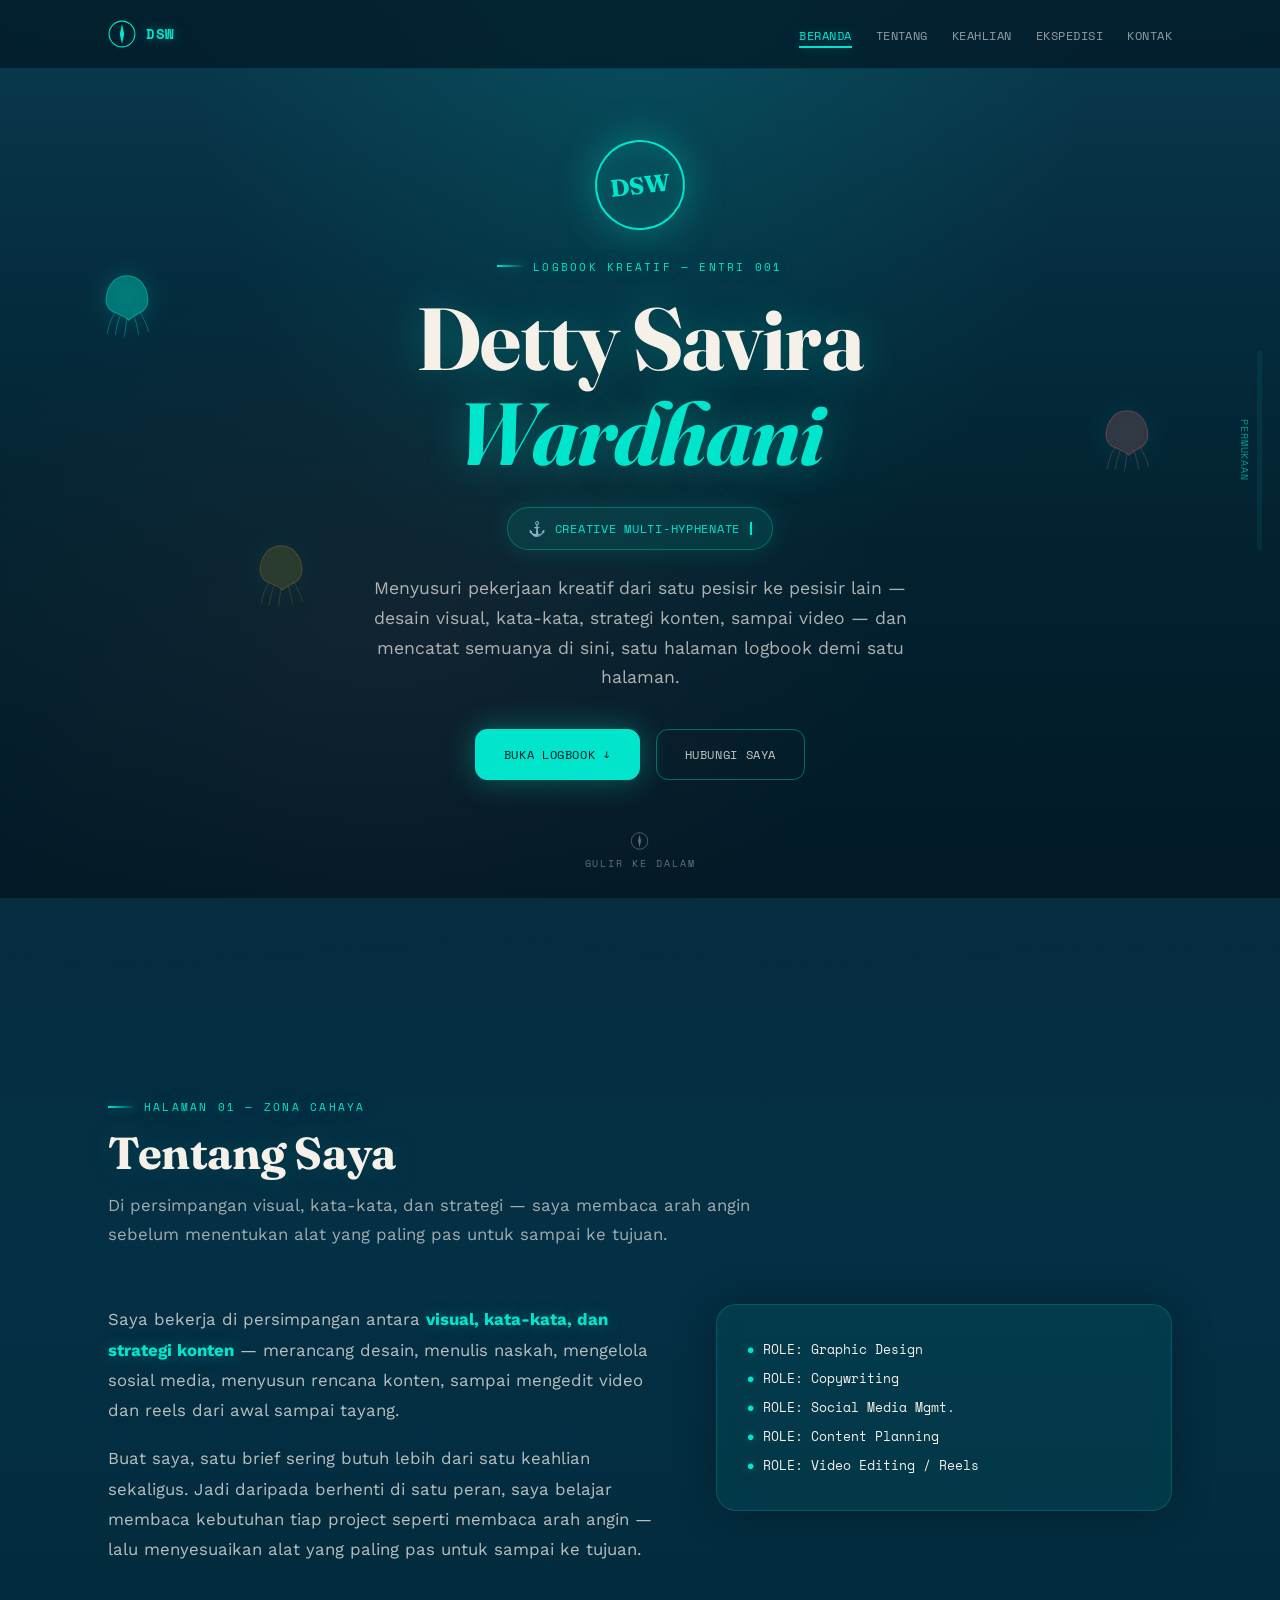
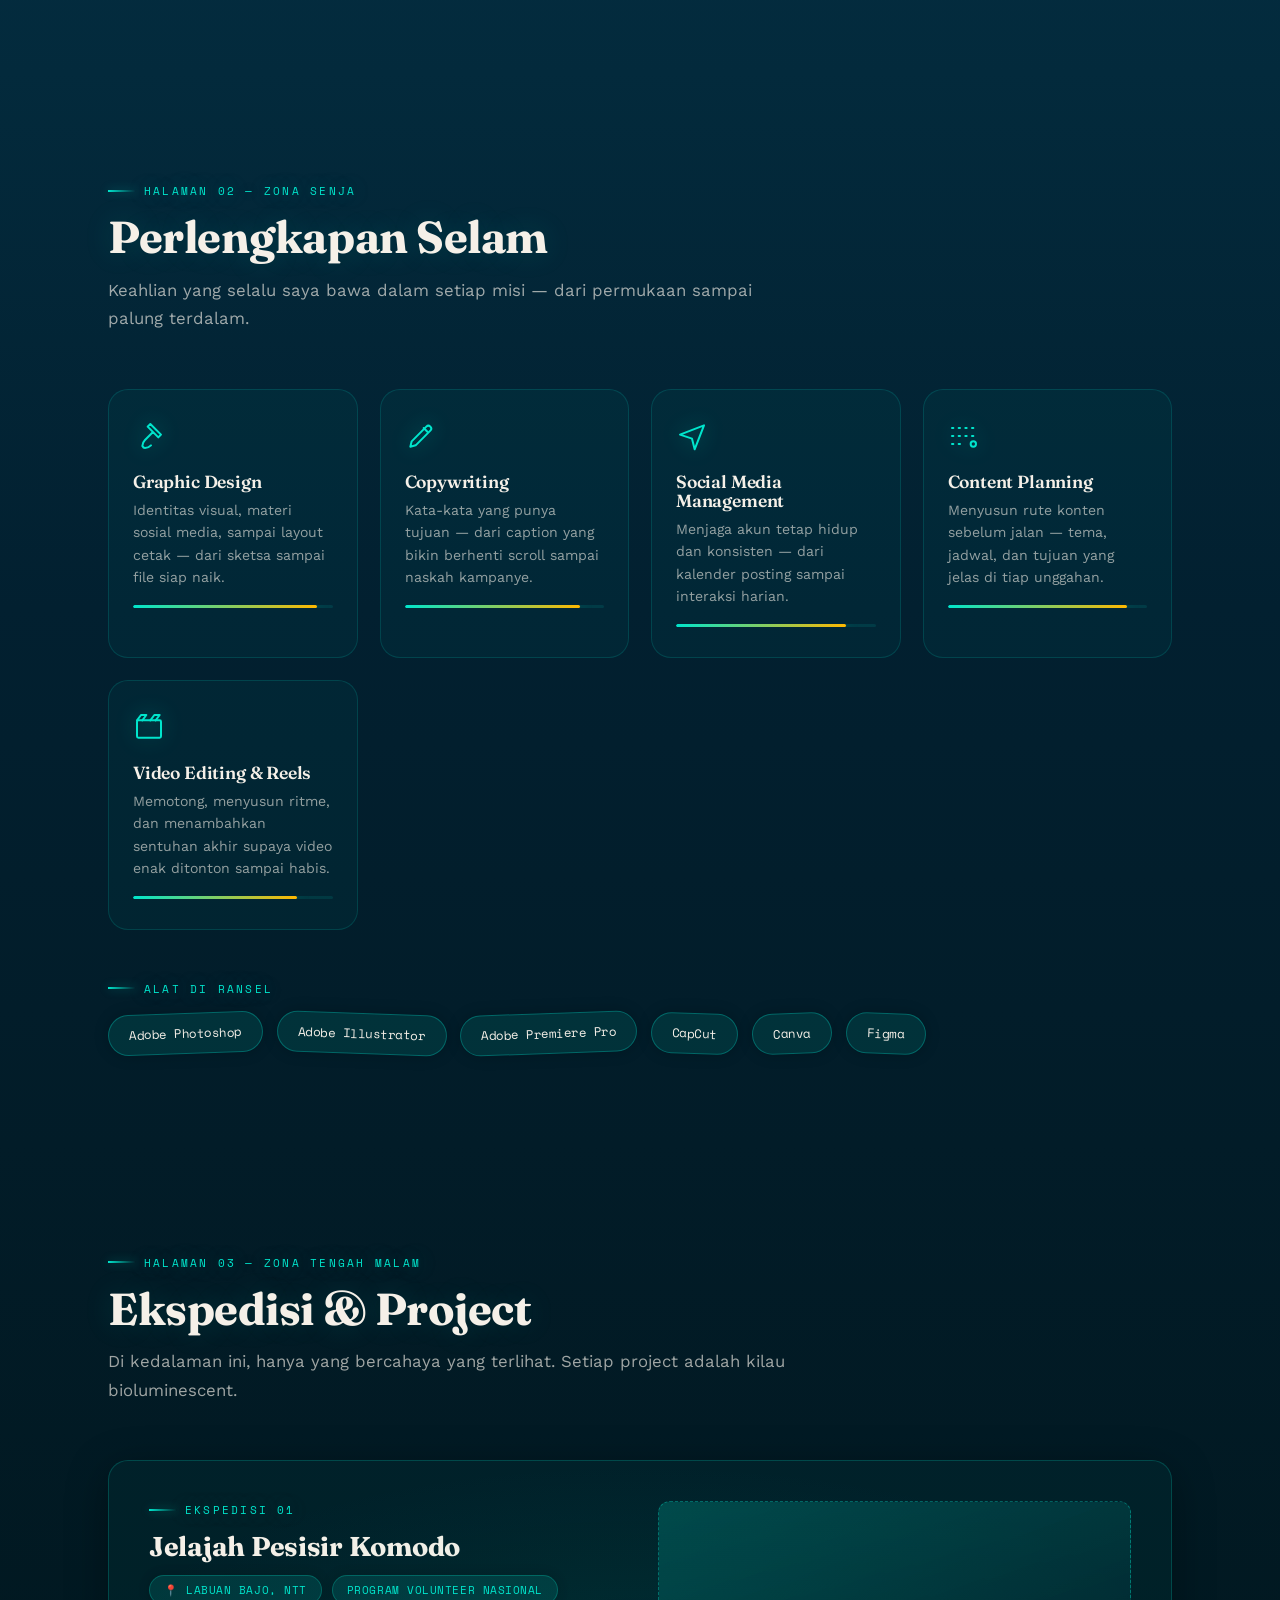
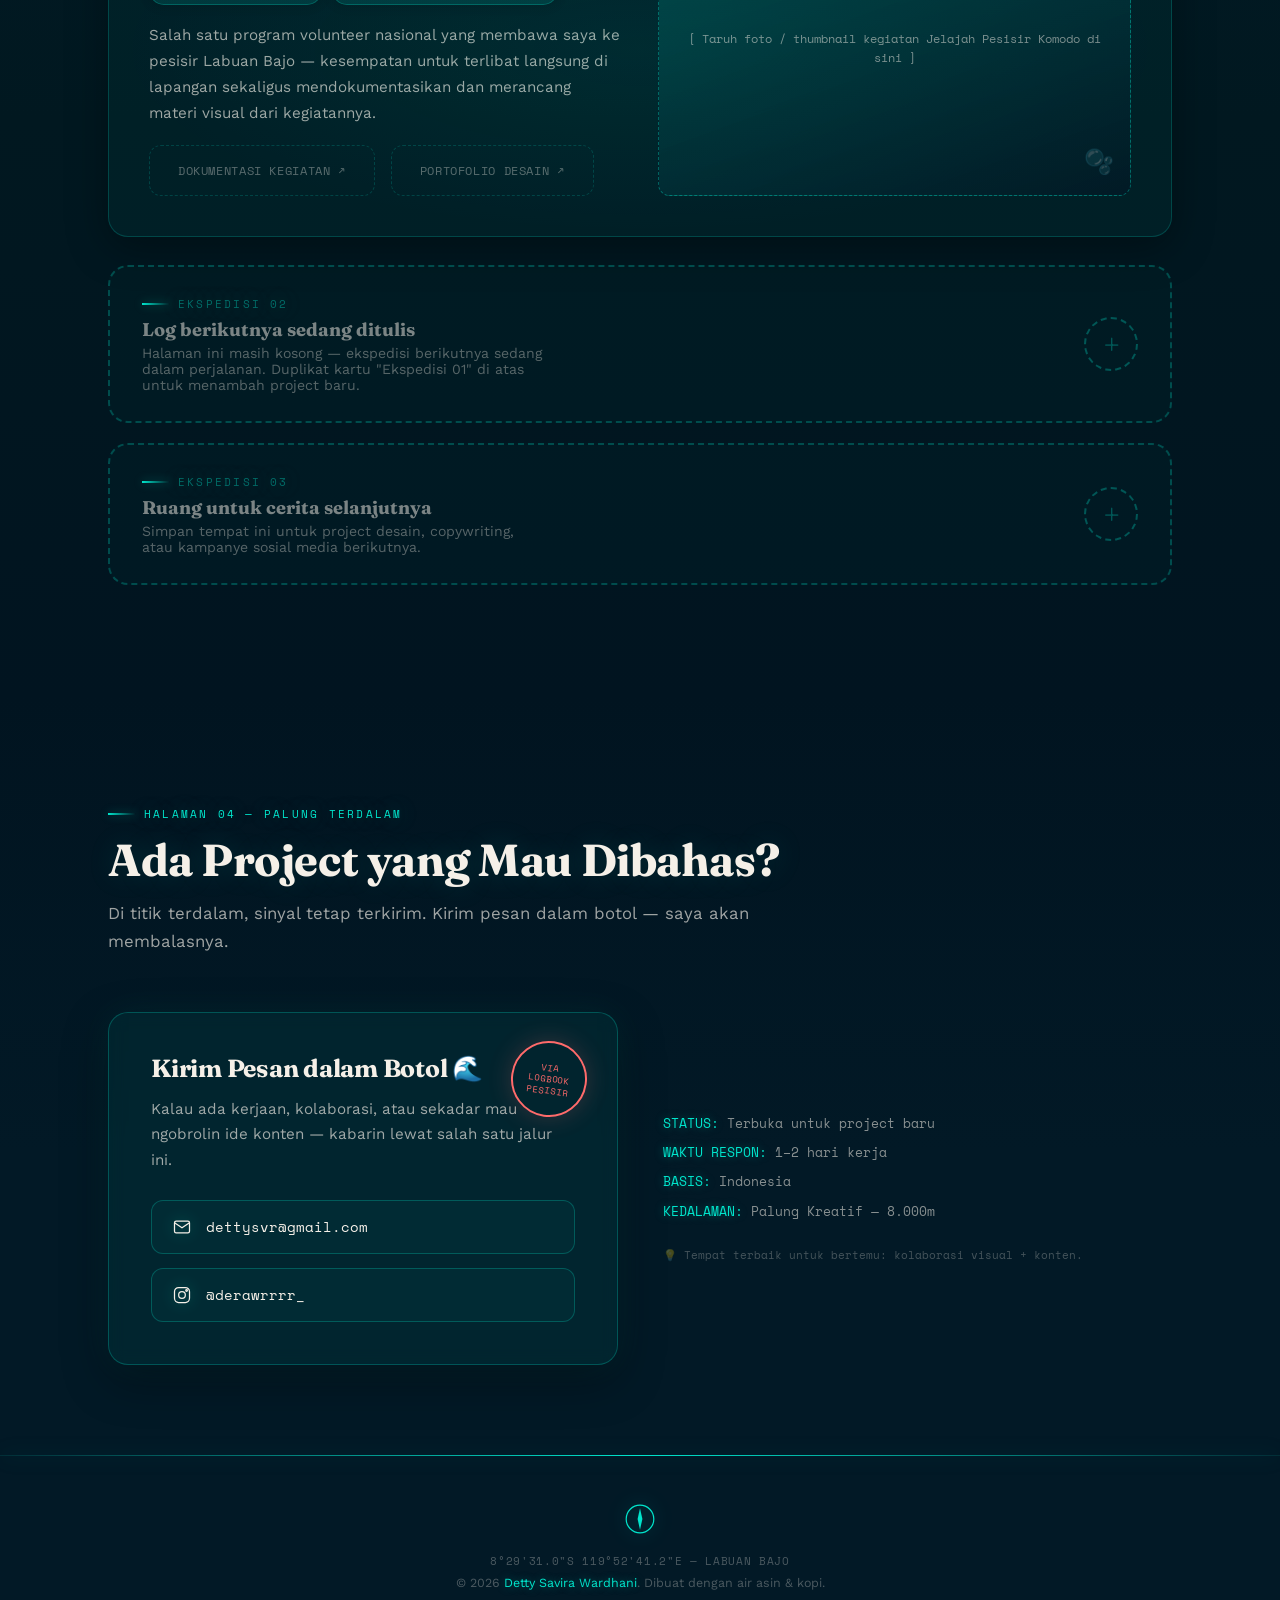
==== commit 1c3e4aa9: "Update Index.HTML" ====
--- a/Index.HTML
+++ b/Index.HTML
@@ -11,21 +11,18 @@
     <link rel="preconnect" href="https://fonts.gstatic.com" crossorigin>
     <link href="https://fonts.googleapis.com/css2?family=Fraunces:ital,opsz,wght@0,9..144,400..900;1,9..144,400..900&family=Work+Sans:wght@400;500;600;700&family=Space+Mono:wght@400;700&display=swap" rel="stylesheet">
     <style>
+        /* ===== VARIABEL ===== */
         :root {
             --abyss: #021926;
             --abyss-2: #032230;
             --deep: #052D3F;
             --deep-2: #0A4A5C;
-            --mid: #0E5E6E;
             --lagoon: #00E5CC;
             --lagoon-glow: rgba(0, 229, 204, 0.35);
             --coral: #FF6B6B;
             --coral-glow: rgba(255, 107, 107, 0.3);
             --gold: #FFB800;
             --gold-glow: rgba(255, 184, 0, 0.3);
-            --sand: #F5F0E8;
-            --sand-soft: rgba(245, 240, 232, 0.7);
-            --foam: #B9E5E8;
             --abyss-text: #F5F0E8;
             --abyss-text-muted: rgba(245, 240, 232, 0.65);
             --max: 1120px;
@@ -33,12 +30,8 @@
             --radius-sm: 12px;
         }
 
-        * {
-            box-sizing: border-box;
-        }
-        html {
-            scroll-behavior: smooth;
-        }
+        * { box-sizing: border-box; }
+        html { scroll-behavior: smooth; }
         body {
             margin: 0;
             font-family: 'Work Sans', sans-serif;
@@ -46,17 +39,9 @@
             color: var(--abyss-text);
             -webkit-font-smoothing: antialiased;
             overflow-x: hidden;
-            cursor: none;
             transition: background 0.6s ease;
         }
-        @media (max-width: 768px) {
-            body {
-                cursor: auto;
-            }
-        }
-        h1,
-        h2,
-        h3 {
+        h1, h2, h3 {
             font-family: 'Fraunces', serif;
             margin: 0;
             line-height: 1.08;
@@ -82,70 +67,12 @@
             display: inline-block;
             box-shadow: 0 0 10px var(--lagoon-glow);
         }
-        a {
-            color: inherit;
-            text-decoration: none;
-        }
-        img {
-            max-width: 100%;
-            display: block;
-        }
-        .wrap {
-            max-width: var(--max);
-            margin: 0 auto;
-            padding: 0 28px;
-            position: relative;
-            z-index: 2;
-        }
-        section,
-        header,
-        footer {
-            position: relative;
-        }
-
-        /* ==================== CUSTOM CURSOR ==================== */
-        .cursor-dot {
-            position: fixed;
-            width: 10px;
-            height: 10px;
-            background: var(--lagoon);
-            border-radius: 50%;
-            pointer-events: none;
-            z-index: 9999;
-            transform: translate(-50%, -50%);
-            box-shadow: 0 0 20px var(--lagoon-glow), 0 0 40px var(--lagoon-glow);
-            transition: width 0.2s ease, height 0.2s ease, background 0.2s ease;
-        }
-        .cursor-ring {
-            position: fixed;
-            width: 36px;
-            height: 36px;
-            border: 1.5px solid var(--lagoon);
-            border-radius: 50%;
-            pointer-events: none;
-            z-index: 9998;
-            transform: translate(-50%, -50%);
-            transition: width 0.3s ease, height 0.3s ease, border-color 0.3s ease, opacity 0.3s ease;
-            box-shadow: 0 0 15px rgba(0, 229, 204, 0.15);
-        }
-        .cursor-ring.hover {
-            width: 56px;
-            height: 56px;
-            border-color: var(--coral);
-            box-shadow: 0 0 25px var(--coral-glow);
-        }
-        .cursor-dot.hover {
-            background: var(--coral);
-            box-shadow: 0 0 20px var(--coral-glow), 0 0 40px var(--coral-glow);
-        }
-        @media (max-width: 768px) {
-            .cursor-dot,
-            .cursor-ring {
-                display: none;
-            }
-        }
-
-        /* ==================== DEPTH SCROLL INDICATOR ==================== */
+        a { color: inherit; text-decoration: none; }
+        img { max-width: 100%; display: block; }
+        .wrap { max-width: var(--max); margin: 0 auto; padding: 0 28px; position: relative; z-index: 2; }
+        section, header, footer { position: relative; }
+
+        /* ===== METER KEDALAMAN ===== */
         .depth-meter {
             position: fixed;
             right: 18px;
@@ -157,9 +84,6 @@
             background: rgba(0, 229, 204, 0.08);
             z-index: 90;
             overflow: hidden;
-            display: flex;
-            flex-direction: column;
-            justify-content: flex-start;
         }
         .depth-fill {
             width: 100%;
@@ -183,13 +107,10 @@
             z-index: 90;
         }
         @media (max-width: 768px) {
-            .depth-meter,
-            .depth-label {
-                display: none;
-            }
-        }
-
-        /* ==================== NAV ==================== */
+            .depth-meter, .depth-label { display: none; }
+        }
+
+        /* ===== NAVIGASI ===== */
         .nav-shell {
             position: fixed;
             top: 0;
@@ -223,25 +144,10 @@
             color: var(--lagoon);
             text-shadow: 0 0 12px var(--lagoon-glow);
             text-decoration: none;
-            cursor: pointer;
-        }
-        .nav-brand svg {
-            width: 28px;
-            height: 28px;
-            animation: spinSlow 60s linear infinite;
-        }
-        @keyframes spinSlow {
-            to {
-                transform: rotate(360deg);
-            }
-        }
-        .nav-links {
-            display: flex;
-            gap: 24px;
-            list-style: none;
-            margin: 0;
-            padding: 0;
-        }
+        }
+        .nav-brand svg { width: 28px; height: 28px; animation: spinSlow 60s linear infinite; }
+        @keyframes spinSlow { to { transform: rotate(360deg); } }
+        .nav-links { display: flex; gap: 24px; list-style: none; margin: 0; padding: 0; }
         .nav-links a {
             font-size: 0.75rem;
             font-family: 'Space Mono', monospace;
@@ -251,7 +157,6 @@
             position: relative;
             padding-bottom: 4px;
             transition: color 0.3s ease;
-            cursor: pointer;
         }
         .nav-links a::after {
             content: "";
@@ -269,16 +174,8 @@
             color: var(--lagoon);
             text-shadow: 0 0 12px var(--lagoon-glow);
         }
-        .nav-links a.active::after {
-            width: 100%;
-        }
-        .nav-toggle {
-            display: none;
-            background: none;
-            border: none;
-            cursor: pointer;
-            padding: 8px;
-        }
+        .nav-links a.active::after { width: 100%; }
+        .nav-toggle { display: none; background: none; border: none; cursor: pointer; padding: 8px; }
         .nav-toggle span {
             display: block;
             width: 24px;
@@ -287,15 +184,9 @@
             margin: 5px 0;
             transition: all 0.3s ease;
         }
-        .nav-toggle.open span:nth-child(1) {
-            transform: rotate(45deg) translate(5px, 5px);
-        }
-        .nav-toggle.open span:nth-child(2) {
-            opacity: 0;
-        }
-        .nav-toggle.open span:nth-child(3) {
-            transform: rotate(-45deg) translate(5px, -5px);
-        }
+        .nav-toggle.open span:nth-child(1) { transform: rotate(45deg) translate(5px, 5px); }
+        .nav-toggle.open span:nth-child(2) { opacity: 0; }
+        .nav-toggle.open span:nth-child(3) { transform: rotate(-45deg) translate(5px, -5px); }
         @media (max-width: 768px) {
             .nav-links {
                 position: absolute;
@@ -311,23 +202,13 @@
                 transition: max-height 0.4s ease;
                 border-bottom: 1px solid rgba(0, 229, 204, 0.15);
             }
-            .nav-links.open {
-                max-height: 400px;
-            }
-            .nav-links li {
-                width: 100%;
-            }
-            .nav-links a {
-                display: block;
-                padding: 16px 28px;
-                color: rgba(245, 240, 232, 0.7);
-            }
-            .nav-toggle {
-                display: block;
-            }
-        }
-
-        /* ==================== HERO / SURFACE ==================== */
+            .nav-links.open { max-height: 400px; }
+            .nav-links li { width: 100%; }
+            .nav-links a { display: block; padding: 16px 28px; color: rgba(245, 240, 232, 0.7); }
+            .nav-toggle { display: block; }
+        }
+
+        /* ===== HERO ===== */
         .hero {
             min-height: 100vh;
             display: flex;
@@ -349,14 +230,7 @@
             pointer-events: none;
             z-index: 0;
         }
-        /* Light rays */
-        .rays {
-            position: absolute;
-            inset: 0;
-            pointer-events: none;
-            z-index: 0;
-            overflow: hidden;
-        }
+        .rays { position: absolute; inset: 0; pointer-events: none; z-index: 0; overflow: hidden; }
         .ray {
             position: absolute;
             top: -20%;
@@ -368,109 +242,30 @@
             animation: rayGlow 8s ease-in-out infinite;
             box-shadow: 0 0 20px rgba(255, 255, 255, 0.2);
         }
-        .ray:nth-child(1) {
-            left: 15%;
-            animation-delay: 0s;
-            animation-duration: 7s;
-        }
-        .ray:nth-child(2) {
-            left: 35%;
-            animation-delay: 2s;
-            animation-duration: 9s;
-        }
-        .ray:nth-child(3) {
-            left: 55%;
-            animation-delay: 1s;
-            animation-duration: 6s;
-        }
-        .ray:nth-child(4) {
-            left: 72%;
-            animation-delay: 3s;
-            animation-duration: 8s;
-        }
-        .ray:nth-child(5) {
-            left: 90%;
-            animation-delay: 1.5s;
-            animation-duration: 7.5s;
-        }
+        .ray:nth-child(1) { left: 15%; animation-delay: 0s; animation-duration: 7s; }
+        .ray:nth-child(2) { left: 35%; animation-delay: 2s; animation-duration: 9s; }
+        .ray:nth-child(3) { left: 55%; animation-delay: 1s; animation-duration: 6s; }
+        .ray:nth-child(4) { left: 72%; animation-delay: 3s; animation-duration: 8s; }
+        .ray:nth-child(5) { left: 90%; animation-delay: 1.5s; animation-duration: 7.5s; }
         @keyframes rayGlow {
-            0%,
-            100% {
-                opacity: 0;
-                transform: rotate(20deg) translateY(0);
-            }
-            30% {
-                opacity: 0.6;
-            }
-            50% {
-                opacity: 0.35;
-                transform: rotate(22deg) translateY(15px);
-            }
-            70% {
-                opacity: 0.5;
-            }
-        }
-
-        /* Jellyfish */
-        .jellyfish-container {
-            position: absolute;
-            inset: 0;
-            pointer-events: none;
-            z-index: 0;
-        }
-        .jellyfish {
-            position: absolute;
-            animation: floatJelly 12s ease-in-out infinite;
-            opacity: 0.7;
-        }
-        .jellyfish svg {
-            width: 50px;
-            height: 70px;
-            filter: drop-shadow(0 0 12px rgba(0, 229, 204, 0.5));
-        }
-        .jellyfish.j1 {
-            left: 8%;
-            top: 30%;
-            animation-duration: 14s;
-            animation-delay: 0s;
-        }
-        .jellyfish.j2 {
-            right: 10%;
-            top: 45%;
-            animation-duration: 11s;
-            animation-delay: 2s;
-            opacity: 0.5;
-        }
-        .jellyfish.j3 {
-            left: 20%;
-            top: 60%;
-            animation-duration: 16s;
-            animation-delay: 4s;
-            opacity: 0.4;
-        }
+            0%, 100% { opacity: 0; transform: rotate(20deg) translateY(0); }
+            30% { opacity: 0.6; }
+            50% { opacity: 0.35; transform: rotate(22deg) translateY(15px); }
+            70% { opacity: 0.5; }
+        }
+        .jellyfish-container { position: absolute; inset: 0; pointer-events: none; z-index: 0; }
+        .jellyfish { position: absolute; animation: floatJelly 12s ease-in-out infinite; opacity: 0.7; }
+        .jellyfish svg { width: 50px; height: 70px; filter: drop-shadow(0 0 12px rgba(0, 229, 204, 0.5)); }
+        .jellyfish.j1 { left: 8%; top: 30%; animation-duration: 14s; animation-delay: 0s; }
+        .jellyfish.j2 { right: 10%; top: 45%; animation-duration: 11s; animation-delay: 2s; opacity: 0.5; }
+        .jellyfish.j3 { left: 20%; top: 60%; animation-duration: 16s; animation-delay: 4s; opacity: 0.4; }
         @keyframes floatJelly {
-            0%,
-            100% {
-                transform: translateY(0) translateX(0) scale(1);
-            }
-            25% {
-                transform: translateY(-25px) translateX(10px) scale(1.03);
-            }
-            50% {
-                transform: translateY(-5px) translateX(-8px) scale(0.97);
-            }
-            75% {
-                transform: translateY(-30px) translateX(5px) scale(1.02);
-            }
-        }
-
-        /* Floating particles */
-        .particles {
-            position: absolute;
-            inset: 0;
-            pointer-events: none;
-            z-index: 1;
-        }
+            0%, 100% { transform: translateY(0) translateX(0) scale(1); }
+            25% { transform: translateY(-25px) translateX(10px) scale(1.03); }
+            50% { transform: translateY(-5px) translateX(-8px) scale(0.97); }
+            75% { transform: translateY(-30px) translateX(5px) scale(1.02); }
+        }
+        .particles { position: absolute; inset: 0; pointer-events: none; z-index: 1; }
         .particle {
             position: absolute;
             border-radius: 50%;
@@ -480,27 +275,12 @@
             box-shadow: 0 0 8px var(--lagoon-glow);
         }
         @keyframes particleFloat {
-            0% {
-                transform: translateY(0) translateX(0);
-                opacity: 0;
-            }
-            10% {
-                opacity: 0.7;
-            }
-            90% {
-                opacity: 0.3;
-            }
-            100% {
-                transform: translateY(-105vh) translateX(30px);
-                opacity: 0;
-            }
-        }
-
-        .hero-inner {
-            position: relative;
-            z-index: 3;
-            max-width: 800px;
-        }
+            0% { transform: translateY(0) translateX(0); opacity: 0; }
+            10% { opacity: 0.7; }
+            90% { opacity: 0.3; }
+            100% { transform: translateY(-105vh) translateX(30px); opacity: 0; }
+        }
+        .hero-inner { position: relative; z-index: 3; max-width: 800px; }
         .monogram-hero {
             width: 90px;
             height: 90px;
@@ -518,28 +298,13 @@
             transform: rotate(-6deg);
             box-shadow: 0 0 40px var(--lagoon-glow), inset 0 0 25px rgba(0, 229, 204, 0.1);
             animation: monogramPulse 3s ease-in-out infinite;
-            cursor: pointer;
         }
         @keyframes monogramPulse {
-            0%,
-            100% {
-                box-shadow: 0 0 40px var(--lagoon-glow), inset 0 0 25px rgba(0, 229, 204, 0.1);
-            }
-            50% {
-                box-shadow: 0 0 60px var(--lagoon-glow), inset 0 0 40px rgba(0, 229, 204, 0.2);
-            }
-        }
-        .hero h1 {
-            font-size: clamp(2.8rem, 8vw, 5.5rem);
-            margin: 16px 0 8px;
-            color: var(--abyss-text);
-            text-shadow: 0 0 40px rgba(0, 229, 204, 0.3);
-        }
-        .hero h1 em {
-            font-style: italic;
-            color: var(--lagoon);
-            text-shadow: 0 0 40px var(--lagoon-glow);
-        }
+            0%, 100% { box-shadow: 0 0 40px var(--lagoon-glow), inset 0 0 25px rgba(0, 229, 204, 0.1); }
+            50% { box-shadow: 0 0 60px var(--lagoon-glow), inset 0 0 40px rgba(0, 229, 204, 0.2); }
+        }
+        .hero h1 { font-size: clamp(2.8rem, 8vw, 5.5rem); margin: 16px 0 8px; color: var(--abyss-text); text-shadow: 0 0 40px rgba(0, 229, 204, 0.3); }
+        .hero h1 em { font-style: italic; color: var(--lagoon); text-shadow: 0 0 40px var(--lagoon-glow); }
         .typing-badge {
             display: inline-flex;
             align-items: center;
@@ -555,12 +320,8 @@
             border-radius: 999px;
             margin: 18px 0 24px;
             box-shadow: 0 0 25px rgba(0, 229, 204, 0.15);
-            cursor: pointer;
-        }
-        .typing-badge::before {
-            content: "⚓";
-            font-size: 0.9rem;
-        }
+        }
+        .typing-badge::before { content: "⚓"; font-size: 0.9rem; }
         .typing-cursor {
             display: inline-block;
             width: 2px;
@@ -570,24 +331,9 @@
             animation: blink 0.7s step-end infinite;
             box-shadow: 0 0 8px var(--lagoon-glow);
         }
-        @keyframes blink {
-            50% {
-                opacity: 0;
-            }
-        }
-        .hero .lede {
-            max-width: 560px;
-            margin: 0 auto 36px;
-            font-size: 1.1rem;
-            line-height: 1.7;
-            color: rgba(245, 240, 232, 0.7);
-        }
-        .btn-row {
-            display: flex;
-            gap: 16px;
-            flex-wrap: wrap;
-            justify-content: center;
-        }
+        @keyframes blink { 50% { opacity: 0; } }
+        .hero .lede { max-width: 560px; margin: 0 auto 36px; font-size: 1.1rem; line-height: 1.7; color: rgba(245, 240, 232, 0.7); }
+        .btn-row { display: flex; gap: 16px; flex-wrap: wrap; justify-content: center; }
         .btn {
             display: inline-flex;
             align-items: center;
@@ -617,32 +363,18 @@
             transition: transform 0.4s ease;
             z-index: 0;
         }
-        .btn:hover::before {
-            transform: scaleX(1);
-        }
-        .btn span {
-            position: relative;
-            z-index: 1;
-            transition: color 0.3s ease;
-        }
-        .btn:hover span {
-            color: var(--abyss);
-        }
+        .btn:hover::before { transform: scaleX(1); }
+        .btn span { position: relative; z-index: 1; transition: color 0.3s ease; }
+        .btn:hover span { color: var(--abyss); }
         .btn.primary {
             background: var(--lagoon);
             color: var(--abyss);
             border-color: var(--lagoon);
             box-shadow: 0 0 30px var(--lagoon-glow);
         }
-        .btn.primary:hover {
-            box-shadow: 0 0 50px var(--lagoon-glow);
-        }
-        .btn.primary::before {
-            background: var(--coral);
-        }
-        .btn.primary:hover span {
-            color: var(--abyss);
-        }
+        .btn.primary:hover { box-shadow: 0 0 50px var(--lagoon-glow); }
+        .btn.primary::before { background: var(--coral); }
+        .btn.primary:hover span { color: var(--abyss); }
         .btn.ghost {
             background: transparent;
             border-color: rgba(0, 229, 204, 0.4);
@@ -652,19 +384,9 @@
             border-color: var(--lagoon);
             box-shadow: 0 0 25px rgba(0, 229, 204, 0.2);
         }
-        .btn.disabled {
-            opacity: 0.45;
-            cursor: not-allowed;
-            border-style: dashed;
-        }
-        .btn.disabled:hover::before {
-            transform: scaleX(0);
-        }
-        .btn.disabled:hover span {
-            color: inherit;
-        }
-
-        /* Scroll hint */
+        .btn.disabled { opacity: 0.45; cursor: not-allowed; border-style: dashed; }
+        .btn.disabled:hover::before { transform: scaleX(0); }
+        .btn.disabled:hover span { color: inherit; }
         .scroll-hint {
             position: absolute;
             bottom: 30px;
@@ -682,85 +404,41 @@
             gap: 6px;
             animation: hintBounce 2s ease-in-out infinite;
         }
-        .scroll-hint svg {
-            width: 18px;
-            height: 18px;
-            animation: spinSlow 4s linear infinite;
-        }
+        .scroll-hint svg { width: 18px; height: 18px; animation: spinSlow 4s linear infinite; }
         @keyframes hintBounce {
-            0%,
-            100% {
-                transform: translateX(-50%) translateY(0);
-            }
-            50% {
-                transform: translateX(-50%) translateY(8px);
-            }
-        }
-
-        /* Wave divider */
+            0%, 100% { transform: translateX(-50%) translateY(0); }
+            50% { transform: translateX(-50%) translateY(8px); }
+        }
+
+        /* ===== GELOMBANG (statis) ===== */
         .wave-separator {
             position: relative;
             height: 90px;
             margin-top: -2px;
             overflow: hidden;
             z-index: 2;
+            background: #052D3F;
         }
         .wave-separator svg {
             width: 100%;
             height: 100%;
             display: block;
         }
-        .wave-separator .wave-path {
-            animation: waveShift 18s ease-in-out infinite alternate;
-        }
-        @keyframes waveShift {
-            0% {
-                d: path("M0,60 C240,100 480,20 720,60 C960,100 1200,30 1440,60 L1440,100 L0,100 Z");
-            }
-            50% {
-                d: path("M0,60 C240,10 480,100 720,60 C960,10 1200,90 1440,60 L1440,100 L0,100 Z");
-            }
-            100% {
-                d: path("M0,60 C240,90 480,30 720,60 C960,80 1200,40 1440,60 L1440,100 L0,100 Z");
-            }
-        }
-
-        /* ==================== SECTIONS ==================== */
-        .section {
-            padding: 110px 0 90px;
-            position: relative;
-        }
-        .section.surface {
-            background: linear-gradient(180deg, #052D3F 0%, #043045 40%, #032A3C 100%);
-        }
-        .section.twilight {
-            background: linear-gradient(180deg, #032A3C 0%, #022030 50%, #021C28 100%);
-        }
-        .section.midnight {
-            background: linear-gradient(180deg, #021C28 0%, #011820 50%, #011420 100%);
-        }
-        .section.abyss {
-            background: linear-gradient(180deg, #011420 0%, #021926 60%, #021926 100%);
-        }
-
-        .section-head {
-            margin-bottom: 56px;
-            max-width: 680px;
-        }
+
+        /* ===== SEKSI ===== */
+        .section { padding: 110px 0 90px; position: relative; }
+        .section.surface { background: linear-gradient(180deg, #052D3F 0%, #043045 40%, #032A3C 100%); }
+        .section.twilight { background: linear-gradient(180deg, #032A3C 0%, #022030 50%, #021C28 100%); }
+        .section.midnight { background: linear-gradient(180deg, #021C28 0%, #011820 50%, #011420 100%); }
+        .section.abyss { background: linear-gradient(180deg, #011420 0%, #021926 60%, #021926 100%); }
+        .section-head { margin-bottom: 56px; max-width: 680px; }
         .section-head h2 {
             font-size: clamp(2rem, 4.5vw, 2.8rem);
             color: var(--abyss-text);
             margin-top: 8px;
             text-shadow: 0 0 30px rgba(0, 229, 204, 0.15);
         }
-        .section-head p {
-            color: var(--abyss-text-muted);
-            font-size: 1.05rem;
-            line-height: 1.7;
-            margin: 14px 0 0;
-        }
-
-        /* Reveal animations */
+        .section-head p { color: var(--abyss-text-muted); font-size: 1.05rem; line-height: 1.7; margin: 14px 0 0; }
         .reveal {
             opacity: 0;
             transform: translateY(35px);
@@ -768,28 +446,12 @@
                 transform 0.8s cubic-bezier(0.22, 1, 0.36, 1);
             transition-delay: var(--d, 0s);
         }
-        .reveal.is-visible {
-            opacity: 1;
-            transform: translateY(0);
-        }
-
-        /* ==================== ABOUT ==================== */
-        .about-grid {
-            display: grid;
-            grid-template-columns: 1.1fr 0.9fr;
-            gap: 50px;
-            align-items: start;
-        }
-        .about-grid p {
-            font-size: 1.05rem;
-            line-height: 1.8;
-            margin: 0 0 18px;
-            color: rgba(245, 240, 232, 0.75);
-        }
-        .about-grid p strong {
-            color: var(--lagoon);
-            text-shadow: 0 0 15px var(--lagoon-glow);
-        }
+        .reveal.is-visible { opacity: 1; transform: translateY(0); }
+
+        /* Tentang */
+        .about-grid { display: grid; grid-template-columns: 1.1fr 0.9fr; gap: 50px; align-items: start; }
+        .about-grid p { font-size: 1.05rem; line-height: 1.8; margin: 0 0 18px; color: rgba(245, 240, 232, 0.75); }
+        .about-grid p strong { color: var(--lagoon); text-shadow: 0 0 15px var(--lagoon-glow); }
         .coord-card {
             background: rgba(0, 229, 204, 0.06);
             border: 1px solid rgba(0, 229, 204, 0.2);
@@ -808,23 +470,11 @@
             box-shadow: 0 0 60px rgba(0, 229, 204, 0.15), inset 0 0 40px rgba(0, 229, 204, 0.06);
             transform: translateY(-4px);
         }
-        .coord-card .dot {
-            color: var(--lagoon);
-            text-shadow: 0 0 10px var(--lagoon-glow);
-        }
-        @media (max-width: 820px) {
-            .about-grid {
-                grid-template-columns: 1fr;
-            }
-        }
-
-        /* ==================== SKILLS ==================== */
-        .skill-grid {
-            display: grid;
-            grid-template-columns: repeat(auto-fit, minmax(230px, 1fr));
-            gap: 22px;
-            margin-bottom: 50px;
-        }
+        .coord-card .dot { color: var(--lagoon); text-shadow: 0 0 10px var(--lagoon-glow); }
+        @media (max-width: 820px) { .about-grid { grid-template-columns: 1fr; } }
+
+        /* Keahlian */
+        .skill-grid { display: grid; grid-template-columns: repeat(auto-fit, minmax(230px, 1fr)); gap: 22px; margin-bottom: 50px; }
         .skill-card {
             background: rgba(0, 229, 204, 0.04);
             border: 1px solid rgba(0, 229, 204, 0.15);
@@ -843,42 +493,16 @@
             opacity: 0;
             transition: opacity 0.35s ease;
         }
-        .skill-card:hover::before {
-            opacity: 1;
-        }
+        .skill-card:hover::before { opacity: 1; }
         .skill-card:hover {
             transform: translateY(-8px) scale(1.02);
             border-color: rgba(0, 229, 204, 0.45);
             box-shadow: 0 15px 40px rgba(0, 0, 0, 0.3), 0 0 30px rgba(0, 229, 204, 0.1);
         }
-        .skill-card svg {
-            width: 32px;
-            height: 32px;
-            color: var(--lagoon);
-            margin-bottom: 16px;
-            filter: drop-shadow(0 0 10px var(--lagoon-glow));
-        }
-        .skill-card h3 {
-            font-size: 1.1rem;
-            color: var(--abyss-text);
-            margin-bottom: 8px;
-            font-weight: 600;
-        }
-        .skill-card p {
-            font-size: 0.88rem;
-            color: rgba(245, 240, 232, 0.6);
-            line-height: 1.6;
-            margin: 0;
-            position: relative;
-            z-index: 1;
-        }
-        .skill-meter {
-            margin-top: 16px;
-            height: 3px;
-            background: rgba(0, 229, 204, 0.1);
-            border-radius: 3px;
-            overflow: hidden;
-        }
+        .skill-card svg { width: 32px; height: 32px; color: var(--lagoon); margin-bottom: 16px; filter: drop-shadow(0 0 10px var(--lagoon-glow)); }
+        .skill-card h3 { font-size: 1.1rem; color: var(--abyss-text); margin-bottom: 8px; font-weight: 600; }
+        .skill-card p { font-size: 0.88rem; color: rgba(245, 240, 232, 0.6); line-height: 1.6; margin: 0; position: relative; z-index: 1; }
+        .skill-meter { margin-top: 16px; height: 3px; background: rgba(0, 229, 204, 0.1); border-radius: 3px; overflow: hidden; }
         .skill-meter-fill {
             height: 100%;
             width: 0%;
@@ -887,16 +511,8 @@
             transition: width 1.2s cubic-bezier(0.22, 1, 0.36, 1);
             box-shadow: 0 0 15px var(--lagoon-glow);
         }
-        .skill-card.is-visible .skill-meter-fill {
-            width: var(--level, 85%);
-        }
-
-        .tool-row {
-            display: flex;
-            flex-wrap: wrap;
-            gap: 14px;
-            align-items: center;
-        }
+        .skill-card.is-visible .skill-meter-fill { width: var(--level, 85%); }
+        .tool-row { display: flex; flex-wrap: wrap; gap: 14px; align-items: center; }
         .tool-badge {
             font-family: 'Space Mono', monospace;
             font-size: 0.78rem;
@@ -917,14 +533,10 @@
             box-shadow: 0 0 25px rgba(0, 229, 204, 0.3);
             transform: rotate(0deg) scale(1.08);
         }
-        .tool-badge:nth-child(odd) {
-            --r: -2deg;
-        }
-        .tool-badge:nth-child(even) {
-            --r: 2deg;
-        }
-
-        /* ==================== PORTFOLIO ==================== */
+        .tool-badge:nth-child(odd) { --r: -2deg; }
+        .tool-badge:nth-child(even) { --r: 2deg; }
+
+        /* Portofolio */
         .expedition-card {
             background: rgba(0, 229, 204, 0.04);
             border: 1px solid rgba(0, 229, 204, 0.2);
@@ -953,12 +565,7 @@
             border-color: rgba(0, 229, 204, 0.5);
             box-shadow: 0 20px 60px rgba(0, 0, 0, 0.4), 0 0 45px rgba(0, 229, 204, 0.12);
         }
-        .expedition-card .meta-row {
-            display: flex;
-            gap: 10px;
-            flex-wrap: wrap;
-            margin: 14px 0 18px;
-        }
+        .expedition-card .meta-row { display: flex; gap: 10px; flex-wrap: wrap; margin: 14px 0 18px; }
         .pill {
             font-family: 'Space Mono', monospace;
             font-size: 0.68rem;
@@ -974,17 +581,8 @@
             gap: 6px;
             box-shadow: 0 0 12px rgba(0, 0, 0, 0.2);
         }
-        .expedition-card h3 {
-            font-size: 1.7rem;
-            color: var(--abyss-text);
-            margin-bottom: 4px;
-        }
-        .expedition-card p.desc {
-            line-height: 1.7;
-            font-size: 0.95rem;
-            color: rgba(245, 240, 232, 0.65);
-            margin-bottom: 18px;
-        }
+        .expedition-card h3 { font-size: 1.7rem; color: var(--abyss-text); margin-bottom: 4px; }
+        .expedition-card p.desc { line-height: 1.7; font-size: 0.95rem; color: rgba(245, 240, 232, 0.65); margin-bottom: 18px; }
         .expedition-visual {
             background: linear-gradient(160deg, rgba(0, 229, 204, 0.2), rgba(2, 25, 38, 0.7));
             border-radius: var(--radius-sm);
@@ -1017,14 +615,9 @@
             animation: hintBounce 3s ease-in-out infinite;
         }
         @media (max-width: 820px) {
-            .expedition-card {
-                grid-template-columns: 1fr;
-            }
-            .expedition-visual {
-                min-height: 180px;
-            }
-        }
-
+            .expedition-card { grid-template-columns: 1fr; }
+            .expedition-visual { min-height: 180px; }
+        }
         .postcard-empty {
             border: 2px dashed rgba(0, 229, 204, 0.25);
             border-radius: var(--radius);
@@ -1044,10 +637,7 @@
             background: rgba(0, 229, 204, 0.05);
             box-shadow: 0 0 25px rgba(0, 229, 204, 0.08);
         }
-        .postcard-empty .eyebrow {
-            color: rgba(0, 229, 204, 0.4);
-            margin-bottom: 4px;
-        }
+        .postcard-empty .eyebrow { color: rgba(0, 229, 204, 0.4); margin-bottom: 4px; }
         .postcard-empty h4 {
             font-family: 'Fraunces', serif;
             font-size: 1.15rem;
@@ -1081,13 +671,8 @@
             transform: rotate(90deg);
         }
 
-        /* ==================== CONTACT ==================== */
-        .contact-wrap {
-            display: grid;
-            grid-template-columns: 1fr 1fr;
-            gap: 45px;
-            align-items: center;
-        }
+        /* Kontak */
+        .contact-wrap { display: grid; grid-template-columns: 1fr 1fr; gap: 45px; align-items: center; }
         .postcard {
             background: rgba(0, 229, 204, 0.06);
             border: 1px solid rgba(0, 229, 204, 0.25);
@@ -1103,22 +688,9 @@
             border-color: rgba(0, 229, 204, 0.5);
             box-shadow: 0 20px 60px rgba(0, 0, 0, 0.45), 0 0 50px rgba(0, 229, 204, 0.15);
         }
-        .postcard h3 {
-            font-size: 1.55rem;
-            margin-bottom: 14px;
-            color: var(--abyss-text);
-        }
-        .postcard p {
-            line-height: 1.7;
-            margin-bottom: 26px;
-            color: rgba(245, 240, 232, 0.65);
-            font-size: 0.95rem;
-        }
-        .contact-links {
-            display: flex;
-            flex-direction: column;
-            gap: 14px;
-        }
+        .postcard h3 { font-size: 1.55rem; margin-bottom: 14px; color: var(--abyss-text); }
+        .postcard p { line-height: 1.7; margin-bottom: 26px; color: rgba(245, 240, 232, 0.65); font-size: 0.95rem; }
+        .contact-links { display: flex; flex-direction: column; gap: 14px; }
         .contact-link {
             display: flex;
             align-items: center;
@@ -1140,12 +712,7 @@
             box-shadow: 0 0 30px rgba(0, 229, 204, 0.15);
             transform: translateX(6px);
         }
-        .contact-link svg {
-            width: 20px;
-            height: 20px;
-            flex: none;
-            filter: drop-shadow(0 0 8px var(--lagoon-glow));
-        }
+        .contact-link svg { width: 20px; height: 20px; flex: none; filter: drop-shadow(0 0 8px var(--lagoon-glow)); }
         .postmark {
             position: absolute;
             top: 28px;
@@ -1172,26 +739,14 @@
             transform: rotate(0deg) scale(1.1);
             box-shadow: 0 0 40px rgba(255, 107, 107, 0.4);
         }
-        .status-list {
-            font-family: 'Space Mono', monospace;
-            font-size: 0.8rem;
-            line-height: 2.3;
-            color: rgba(245, 240, 232, 0.55);
-        }
-        .status-list span {
-            color: var(--lagoon);
-            text-shadow: 0 0 10px var(--lagoon-glow);
-        }
+        .status-list { font-family: 'Space Mono', monospace; font-size: 0.8rem; line-height: 2.3; color: rgba(245, 240, 232, 0.55); }
+        .status-list span { color: var(--lagoon); text-shadow: 0 0 10px var(--lagoon-glow); }
         @media (max-width: 820px) {
-            .contact-wrap {
-                grid-template-columns: 1fr;
-            }
-            .postmark {
-                display: none;
-            }
-        }
-
-        /* ==================== FOOTER ==================== */
+            .contact-wrap { grid-template-columns: 1fr; }
+            .postmark { display: none; }
+        }
+
+        /* Footer */
         footer {
             background: var(--abyss);
             color: rgba(245, 240, 232, 0.4);
@@ -1210,31 +765,12 @@
             background: linear-gradient(90deg, transparent, var(--lagoon), transparent);
             box-shadow: 0 0 20px var(--lagoon-glow);
         }
-        footer .compass-mini {
-            width: 30px;
-            height: 30px;
-            margin: 0 auto 14px;
-            animation: spinSlow 60s linear infinite;
-            color: var(--lagoon);
-            filter: drop-shadow(0 0 10px var(--lagoon-glow));
-        }
-        footer .coords {
-            font-family: 'Space Mono', monospace;
-            font-size: 0.7rem;
-            letter-spacing: 0.06em;
-            margin-bottom: 6px;
-            color: rgba(245, 240, 232, 0.3);
-        }
-        footer .credit {
-            font-size: 0.78rem;
-            color: rgba(245, 240, 232, 0.3);
-        }
-        footer .credit a {
-            color: var(--lagoon);
-            text-shadow: 0 0 10px var(--lagoon-glow);
-        }
-
-        /* ==================== SCROLL TO TOP ==================== */
+        footer .compass-mini { width: 30px; height: 30px; margin: 0 auto 14px; animation: spinSlow 60s linear infinite; color: var(--lagoon); filter: drop-shadow(0 0 10px var(--lagoon-glow)); }
+        footer .coords { font-family: 'Space Mono', monospace; font-size: 0.7rem; letter-spacing: 0.06em; margin-bottom: 6px; color: rgba(245, 240, 232, 0.3); }
+        footer .credit { font-size: 0.78rem; color: rgba(245, 240, 232, 0.3); }
+        footer .credit a { color: var(--lagoon); text-shadow: 0 0 10px var(--lagoon-glow); }
+
+        /* Tombol ke atas */
         .to-top {
             position: fixed;
             bottom: 28px;
@@ -1256,85 +792,43 @@
             transition: all 0.35s ease;
             box-shadow: 0 0 20px rgba(0, 229, 204, 0.15);
         }
-        .to-top.show {
-            opacity: 1;
-            pointer-events: auto;
-            transform: translateY(0);
-        }
-        .to-top:hover {
-            background: var(--lagoon);
-            color: var(--abyss);
-            box-shadow: 0 0 35px var(--lagoon-glow);
-        }
-        .to-top svg {
-            width: 22px;
-            height: 22px;
-            animation: spinSlow 60s linear infinite;
-        }
-
-        /* ==================== REDUCED MOTION ==================== */
+        .to-top.show { opacity: 1; pointer-events: auto; transform: translateY(0); }
+        .to-top:hover { background: var(--lagoon); color: var(--abyss); box-shadow: 0 0 35px var(--lagoon-glow); }
+        .to-top svg { width: 22px; height: 22px; animation: spinSlow 60s linear infinite; }
+
+        /* Reduced motion */
         @media (prefers-reduced-motion: reduce) {
-            * {
-                animation: none !important;
-                transition: none !important;
-                scroll-behavior: auto !important;
-            }
-            .jellyfish,
-            .particle,
-            .ray,
-            .wave-separator .wave-path,
-            .monogram-hero,
-            .scroll-hint,
-            .nav-brand svg,
-            .to-top svg,
-            footer .compass-mini {
-                animation: none !important;
-            }
-        }
-
-        /* ==================== GLOW TEXT UTIL ==================== */
-        .glow {
-            text-shadow: 0 0 30px var(--lagoon-glow);
-        }
-        .glow-coral {
-            text-shadow: 0 0 30px var(--coral-glow);
-        }
-        .glow-gold {
-            text-shadow: 0 0 30px var(--gold-glow);
+            * { animation: none !important; transition: none !important; scroll-behavior: auto !important; }
         }
     </style>
 </head>
 <body>
 
-    <!-- CUSTOM CURSOR -->
-    <div class="cursor-dot" id="cursorDot"></div>
-    <div class="cursor-ring" id="cursorRing"></div>
-
-    <!-- DEPTH METER -->
+    <!-- Meter Kedalaman -->
     <div class="depth-meter" aria-hidden="true"><div class="depth-fill" id="depthFill"></div></div>
     <div class="depth-label" id="depthLabel">Permukaan</div>
 
-    <!-- NAVIGATION -->
+    <!-- Navigasi -->
     <nav class="nav-shell" id="navShell">
         <div class="wrap">
-            <a href="#beranda" class="nav-brand" data-cursor>
+            <a href="#beranda" class="nav-brand">
                 <svg viewBox="0 0 100 100" fill="none"><circle cx="50" cy="50" r="46" stroke="currentColor" stroke-width="4"/><path d="M50 14 L58 50 L50 86 L42 50 Z" fill="currentColor"/></svg>
                 DSW
             </a>
-            <button class="nav-toggle" id="navToggle" aria-label="Buka menu" data-cursor>
+            <button class="nav-toggle" id="navToggle" aria-label="Buka menu">
                 <span></span><span></span><span></span>
             </button>
             <ul class="nav-links" id="navLinks">
-                <li><a href="#beranda" data-nav data-cursor>Beranda</a></li>
-                <li><a href="#tentang" data-nav data-cursor>Tentang</a></li>
-                <li><a href="#keahlian" data-nav data-cursor>Keahlian</a></li>
-                <li><a href="#ekspedisi" data-nav data-cursor>Ekspedisi</a></li>
-                <li><a href="#kontak" data-nav data-cursor>Kontak</a></li>
+                <li><a href="#beranda" data-nav>Beranda</a></li>
+                <li><a href="#tentang" data-nav>Tentang</a></li>
+                <li><a href="#keahlian" data-nav>Keahlian</a></li>
+                <li><a href="#ekspedisi" data-nav>Ekspedisi</a></li>
+                <li><a href="#kontak" data-nav>Kontak</a></li>
             </ul>
         </div>
     </nav>
 
-    <!-- ============ HERO / SURFACE ============ -->
+    <!-- Hero -->
     <header class="hero" id="beranda">
         <div class="rays">
             <div class="ray"></div>
@@ -1366,16 +860,16 @@
         <div class="particles" id="heroParticles"></div>
 
         <div class="wrap hero-inner">
-            <div class="monogram-hero" data-cursor>DSW</div>
+            <div class="monogram-hero">DSW</div>
             <div class="eyebrow" style="justify-content:center;">Logbook Kreatif — Entri 001</div>
             <h1>Detty Savira<br><em>Wardhani</em></h1>
-            <div class="typing-badge" data-cursor>
+            <div class="typing-badge">
                 <span id="typingText">Creative Multi-Hyphenate</span><span class="typing-cursor"></span>
             </div>
             <p class="lede">Menyusuri pekerjaan kreatif dari satu pesisir ke pesisir lain — desain visual, kata-kata, strategi konten, sampai video — dan mencatat semuanya di sini, satu halaman logbook demi satu halaman.</p>
             <div class="btn-row">
-                <a href="#ekspedisi" class="btn primary" data-cursor><span>Buka Logbook ↓</span></a>
-                <a href="#kontak" class="btn ghost" data-cursor><span>Hubungi Saya</span></a>
+                <a href="#ekspedisi" class="btn primary"><span>Buka Logbook ↓</span></a>
+                <a href="#kontak" class="btn ghost"><span>Hubungi Saya</span></a>
             </div>
         </div>
 
@@ -1385,15 +879,15 @@
         </div>
     </header>
 
-    <!-- WAVE TRANSITION -->
+    <!-- Gelombang transisi -->
     <div class="wave-separator">
         <svg viewBox="0 0 1440 100" preserveAspectRatio="none">
-            <path class="wave-path" fill="#052D3F" d="M0,60 C240,100 480,20 720,60 C960,100 1200,30 1440,60 L1440,100 L0,100 Z"/>
+            <path fill="#052D3F" d="M0,60 C240,100 480,20 720,60 C960,100 1200,30 1440,60 L1440,100 L0,100 Z"/>
         </svg>
     </div>
 
     <main>
-        <!-- ============ ABOUT / SUNLIGHT ZONE ============ -->
+        <!-- Tentang -->
         <section class="section surface" id="tentang">
             <div class="wrap">
                 <div class="section-head reveal">
@@ -1406,7 +900,7 @@
                         <p>Saya bekerja di persimpangan antara <strong>visual, kata-kata, dan strategi konten</strong> — merancang desain, menulis naskah, mengelola sosial media, menyusun rencana konten, sampai mengedit video dan reels dari awal sampai tayang.</p>
                         <p>Buat saya, satu brief sering butuh lebih dari satu keahlian sekaligus. Jadi daripada berhenti di satu peran, saya belajar membaca kebutuhan tiap project seperti membaca arah angin — lalu menyesuaikan alat yang paling pas untuk sampai ke tujuan.</p>
                     </div>
-                    <div class="coord-card reveal" style="--d:0.3s;" data-cursor>
+                    <div class="coord-card reveal" style="--d:0.3s;">
                         <div><span class="dot">●</span> ROLE: Graphic Design</div>
                         <div><span class="dot">●</span> ROLE: Copywriting</div>
                         <div><span class="dot">●</span> ROLE: Social Media Mgmt.</div>
@@ -1417,7 +911,7 @@
             </div>
         </section>
 
-        <!-- ============ SKILLS / TWILIGHT ZONE ============ -->
+        <!-- Keahlian -->
         <section class="section twilight" id="keahlian">
             <div class="wrap">
                 <div class="section-head reveal">
@@ -1427,31 +921,31 @@
                 </div>
 
                 <div class="skill-grid">
-                    <div class="skill-card reveal" style="--d:0.05s; --level:92%;" data-cursor>
+                    <div class="skill-card reveal" style="--d:0.05s; --level:92%;">
                         <svg viewBox="0 0 24 24" fill="none" stroke="currentColor" stroke-width="1.5" stroke-linecap="round" stroke-linejoin="round"><path d="M9 15c-1.5 1.5-2 3-2 4.5C7.5 20.5 8 21 9 21c1.5 0 3-.5 4.5-2M15 9l-6 6M13 3l8 8-2 2-8-8 2-2z"/></svg>
                         <h3>Graphic Design</h3>
                         <p>Identitas visual, materi sosial media, sampai layout cetak — dari sketsa sampai file siap naik.</p>
                         <div class="skill-meter"><div class="skill-meter-fill"></div></div>
                     </div>
-                    <div class="skill-card reveal" style="--d:0.1s; --level:88%;" data-cursor>
+                    <div class="skill-card reveal" style="--d:0.1s; --level:88%;">
                         <svg viewBox="0 0 24 24" fill="none" stroke="currentColor" stroke-width="1.5" stroke-linecap="round" stroke-linejoin="round"><path d="M4 20l4-1 11-11a2 2 0 00-3-3L5 16l-1 4z"/><path d="M14 6l3 3"/></svg>
                         <h3>Copywriting</h3>
                         <p>Kata-kata yang punya tujuan — dari caption yang bikin berhenti scroll sampai naskah kampanye.</p>
                         <div class="skill-meter"><div class="skill-meter-fill"></div></div>
                     </div>
-                    <div class="skill-card reveal" style="--d:0.15s; --level:85%;" data-cursor>
+                    <div class="skill-card reveal" style="--d:0.15s; --level:85%;">
                         <svg viewBox="0 0 24 24" fill="none" stroke="currentColor" stroke-width="1.5" stroke-linecap="round" stroke-linejoin="round"><path d="M3 11l18-7-7 18-2-8-9-3z"/></svg>
                         <h3>Social Media Management</h3>
                         <p>Menjaga akun tetap hidup dan konsisten — dari kalender posting sampai interaksi harian.</p>
                         <div class="skill-meter"><div class="skill-meter-fill"></div></div>
                     </div>
-                    <div class="skill-card reveal" style="--d:0.2s; --level:90%;" data-cursor>
+                    <div class="skill-card reveal" style="--d:0.2s; --level:90%;">
                         <svg viewBox="0 0 24 24" fill="none" stroke="currentColor" stroke-width="1.5" stroke-linecap="round" stroke-linejoin="round"><path d="M3 6h18M3 12h18M3 18h9" stroke-dasharray="1 4"/><circle cx="19" cy="18" r="2"/></svg>
                         <h3>Content Planning</h3>
                         <p>Menyusun rute konten sebelum jalan — tema, jadwal, dan tujuan yang jelas di tiap unggahan.</p>
                         <div class="skill-meter"><div class="skill-meter-fill"></div></div>
                     </div>
-                    <div class="skill-card reveal" style="--d:0.25s; --level:82%;" data-cursor>
+                    <div class="skill-card reveal" style="--d:0.25s; --level:82%;">
                         <svg viewBox="0 0 24 24" fill="none" stroke="currentColor" stroke-width="1.5" stroke-linecap="round" stroke-linejoin="round"><rect x="3" y="7" width="18" height="13" rx="1"/><path d="M3 7l3-4h4l-3 4M13 7l3-4h4l-3 4"/></svg>
                         <h3>Video Editing &amp; Reels</h3>
                         <p>Memotong, menyusun ritme, dan menambahkan sentuhan akhir supaya video enak ditonton sampai habis.</p>
@@ -1461,17 +955,17 @@
 
                 <div class="eyebrow reveal" style="margin-bottom:16px;">Alat di Ransel</div>
                 <div class="tool-row reveal" style="--d:0.1s;">
-                    <span class="tool-badge" data-cursor>Adobe Photoshop</span>
-                    <span class="tool-badge" data-cursor>Adobe Illustrator</span>
-                    <span class="tool-badge" data-cursor>Adobe Premiere Pro</span>
-                    <span class="tool-badge" data-cursor>CapCut</span>
-                    <span class="tool-badge" data-cursor>Canva</span>
-                    <span class="tool-badge" data-cursor>Figma</span>
+                    <span class="tool-badge">Adobe Photoshop</span>
+                    <span class="tool-badge">Adobe Illustrator</span>
+                    <span class="tool-badge">Adobe Premiere Pro</span>
+                    <span class="tool-badge">CapCut</span>
+                    <span class="tool-badge">Canva</span>
+                    <span class="tool-badge">Figma</span>
                 </div>
             </div>
         </section>
 
-        <!-- ============ PORTFOLIO / MIDNIGHT ZONE ============ -->
+        <!-- Ekspedisi -->
         <section class="section midnight" id="ekspedisi">
             <div class="wrap">
                 <div class="section-head reveal">
@@ -1480,8 +974,7 @@
                     <p>Di kedalaman ini, hanya yang bercahaya yang terlihat. Setiap project adalah kilau bioluminescent.</p>
                 </div>
 
-                <!-- Featured Project -->
-                <div class="expedition-card reveal" data-cursor data-tilt>
+                <div class="expedition-card reveal" data-tilt>
                     <div>
                         <div class="eyebrow">Ekspedisi 01</div>
                         <h3>Jelajah Pesisir Komodo</h3>
@@ -1490,23 +983,17 @@
                             <span class="pill">Program Volunteer Nasional</span>
                         </div>
                         <p class="desc">Salah satu program volunteer nasional yang membawa saya ke pesisir Labuan Bajo — kesempatan untuk terlibat langsung di lapangan sekaligus mendokumentasikan dan merancang materi visual dari kegiatannya.</p>
-                        <!--
-              EDIT DI SINI, Detty:
-              1) Ganti href="#" di dua tombol bawah ini dengan link asli (dokumentasi kegiatan & portofolio desain).
-              2) Kalau link sudah ada, hapus class "disabled" dan hapus <span class="pill"> "Segera hadir" di sebelahnya.
-            -->
                         <div class="btn-row" style="justify-content:flex-start;">
-                            <a href="#" class="btn ghost disabled" aria-disabled="true" data-cursor><span>Dokumentasi kegiatan ↗</span></a>
-                            <a href="#" class="btn ghost disabled" aria-disabled="true" data-cursor><span>Portofolio desain ↗</span></a>
+                            <a href="#" class="btn ghost disabled" aria-disabled="true"><span>Dokumentasi kegiatan ↗</span></a>
+                            <a href="#" class="btn ghost disabled" aria-disabled="true"><span>Portofolio desain ↗</span></a>
                         </div>
                     </div>
-                    <div class="expedition-visual" data-cursor>
+                    <div class="expedition-visual">
                         [ Taruh foto / thumbnail kegiatan Jelajah Pesisir Komodo di sini ]
                     </div>
                 </div>
 
-                <!-- Placeholder cards -->
-                <div class="postcard-empty reveal" style="--d:0.1s;" data-cursor>
+                <div class="postcard-empty reveal" style="--d:0.1s;">
                     <div>
                         <div class="eyebrow">Ekspedisi 02</div>
                         <h4>Log berikutnya sedang ditulis</h4>
@@ -1514,7 +1001,7 @@
                     </div>
                     <div class="plus">+</div>
                 </div>
-                <div class="postcard-empty reveal" style="--d:0.2s;" data-cursor>
+                <div class="postcard-empty reveal" style="--d:0.2s;">
                     <div>
                         <div class="eyebrow">Ekspedisi 03</div>
                         <h4>Ruang untuk cerita selanjutnya</h4>
@@ -1525,7 +1012,7 @@
             </div>
         </section>
 
-        <!-- ============ CONTACT / ABYSS ============ -->
+        <!-- Kontak -->
         <section class="section abyss" id="kontak">
             <div class="wrap">
                 <div class="section-head reveal">
@@ -1534,16 +1021,16 @@
                     <p>Di titik terdalam, sinyal tetap terkirim. Kirim pesan dalam botol — saya akan membalasnya.</p>
                 </div>
                 <div class="contact-wrap">
-                    <div class="postcard reveal" data-cursor>
-                        <div class="postmark" data-cursor>Via<br>Logbook<br>Pesisir</div>
+                    <div class="postcard reveal">
+                        <div class="postmark">Via<br>Logbook<br>Pesisir</div>
                         <h3>Kirim Pesan dalam Botol 🌊</h3>
                         <p>Kalau ada kerjaan, kolaborasi, atau sekadar mau ngobrolin ide konten — kabarin lewat salah satu jalur ini.</p>
                         <div class="contact-links">
-                            <a class="contact-link" href="mailto:dettysvr@gmail.com" data-cursor>
+                            <a class="contact-link" href="mailto:dettysvr@gmail.com">
                                 <svg viewBox="0 0 24 24" fill="none" stroke="currentColor" stroke-width="1.5"><rect x="3" y="5" width="18" height="14" rx="2"/><path d="M3 7l9 6 9-6"/></svg>
                                 dettysvr@gmail.com
                             </a>
-                            <a class="contact-link" href="https://www.instagram.com/derawrrrr_/" target="_blank" rel="noopener" data-cursor>
+                            <a class="contact-link" href="https://www.instagram.com/derawrrrr_/" target="_blank" rel="noopener">
                                 <svg viewBox="0 0 24 24" fill="none" stroke="currentColor" stroke-width="1.5"><rect x="3" y="3" width="18" height="18" rx="5"/><circle cx="12" cy="12" r="4"/><circle cx="17.5" cy="6.5" r="1"/></svg>
                                 @derawrrrr_
                             </a>
@@ -1561,255 +1048,203 @@
         </section>
     </main>
 
-    <!-- FOOTER -->
     <footer>
         <svg class="compass-mini" viewBox="0 0 100 100" fill="none"><circle cx="50" cy="50" r="46" stroke="currentColor" stroke-width="4"/><path d="M50 14 L58 50 L50 86 L42 50 Z" fill="currentColor"/></svg>
         <div class="coords">8°29'31.0"S 119°52'41.2"E — LABUAN BAJO</div>
-        <div class="credit">© <span id="year"></span> <a href="#beranda" data-cursor>Detty Savira Wardhani</a>. Dibuat dengan air asin &amp; kopi.</div>
+        <div class="credit">© <span id="year"></span> <a href="#beranda">Detty Savira Wardhani</a>. Dibuat dengan air asin &amp; kopi.</div>
     </footer>
 
-    <!-- SCROLL TO TOP -->
-    <div class="to-top" id="toTop" role="button" aria-label="Kembali ke atas" data-cursor>
+    <div class="to-top" id="toTop" role="button" aria-label="Kembali ke atas">
         <svg viewBox="0 0 100 100" fill="none"><circle cx="50" cy="50" r="46" stroke="currentColor" stroke-width="4"/><path d="M50 14 L58 50 L50 86 L42 50 Z" fill="currentColor"/></svg>
     </div>
 
     <script>
-        // ============ YEAR ============
-        document.getElementById('year').textContent = new Date().getFullYear();
-
-        // ============ CUSTOM CURSOR ============
-        const cursorDot = document.getElementById('cursorDot');
-        const cursorRing = document.getElementById('cursorRing');
-        let mouseX = 0,
-            mouseY = 0,
-            ringX = 0,
-            ringY = 0;
-        const isMobile = window.matchMedia('(max-width: 768px)').matches;
-
-        if (!isMobile) {
-            document.addEventListener('mousemove', (e) => {
-                mouseX = e.clientX;
-                mouseY = e.clientY;
-                cursorDot.style.left = mouseX + 'px';
-                cursorDot.style.top = mouseY + 'px';
+        (function() {
+            // Tahun
+            document.getElementById('year').textContent = new Date().getFullYear();
+
+            // Partikel hero
+            const heroParticles = document.getElementById('heroParticles');
+            const particleCount = window.innerWidth < 768 ? 12 : 25;
+            for (let i = 0; i < particleCount; i++) {
+                const p = document.createElement('div');
+                p.className = 'particle';
+                const size = 2 + Math.random() * 5;
+                p.style.width = size + 'px';
+                p.style.height = size + 'px';
+                p.style.left = Math.random() * 100 + '%';
+                p.style.bottom = '-30px';
+                p.style.animationDuration = (8 + Math.random() * 16) + 's';
+                p.style.animationDelay = (Math.random() * 12) + 's';
+                heroParticles.appendChild(p);
+            }
+
+            // Efek ketik
+            const roles = [
+                'Creative Multi-Hyphenate',
+                'Graphic Designer',
+                'Copywriter',
+                'Content Planner',
+                'Social Media Manager',
+                'Video Editor',
+                'Storyteller'
+            ];
+            const typingText = document.getElementById('typingText');
+            let roleIndex = 0;
+            let charIndex = 0;
+            let isDeleting = false;
+            let typeSpeed = 70;
+
+            function typeLoop() {
+                const currentRole = roles[roleIndex];
+                if (isDeleting) {
+                    charIndex--;
+                    typeSpeed = 40;
+                } else {
+                    charIndex++;
+                    typeSpeed = 70;
+                }
+                typingText.textContent = currentRole.substring(0, charIndex);
+
+                if (!isDeleting && charIndex === currentRole.length) {
+                    isDeleting = true;
+                    typeSpeed = 1500;
+                } else if (isDeleting && charIndex === 0) {
+                    isDeleting = false;
+                    roleIndex = (roleIndex + 1) % roles.length;
+                    typeSpeed = 500;
+                }
+                setTimeout(typeLoop, typeSpeed);
+            }
+            typeLoop();
+
+            // Scroll reveal
+            const revealEls = document.querySelectorAll('.reveal');
+            const revealObserver = new IntersectionObserver((entries) => {
+                entries.forEach(entry => {
+                    if (entry.isIntersecting) {
+                        entry.target.classList.add('is-visible');
+                        revealObserver.unobserve(entry.target);
+                    }
+                });
+            }, { threshold: 0.12, rootMargin: '0px 0px -40px 0px' });
+            revealEls.forEach(el => revealObserver.observe(el));
+
+            // Depth meter & scroll
+            const depthFill = document.getElementById('depthFill');
+            const depthLabel = document.getElementById('depthLabel');
+            const toTop = document.getElementById('toTop');
+            const navShell = document.getElementById('navShell');
+            const depthZones = [
+                { threshold: 0, label: 'Permukaan' },
+                { threshold: 0.2, label: 'Zona Cahaya' },
+                { threshold: 0.4, label: 'Zona Senja' },
+                { threshold: 0.6, label: 'Zona Tengah Malam' },
+                { threshold: 0.8, label: 'Palung Dalam' },
+                { threshold: 1.0, label: 'Dasar Laut' }
+            ];
+
+            window.addEventListener('scroll', () => {
+                const scrollTop = window.scrollY;
+                const docHeight = document.documentElement.scrollHeight - window.innerHeight;
+                const pct = docHeight > 0 ? (scrollTop / docHeight) * 100 : 0;
+                depthFill.style.height = pct + '%';
+
+                const ratio = docHeight > 0 ? scrollTop / docHeight : 0;
+                let currentZone = depthZones[0].label;
+                for (const zone of depthZones) {
+                    if (ratio >= zone.threshold) currentZone = zone.label;
+                }
+                depthLabel.textContent = currentZone;
+
+                if (scrollTop > 500) {
+                    toTop.classList.add('show');
+                } else {
+                    toTop.classList.remove('show');
+                }
+
+                if (scrollTop > 60) {
+                    navShell.classList.add('scrolled');
+                } else {
+                    navShell.classList.remove('scrolled');
+                }
             });
 
-            function animateRing() {
-                ringX += (mouseX - ringX) * 0.2;
-                ringY += (mouseY - ringY) * 0.2;
-                cursorRing.style.left = ringX + 'px';
-                cursorRing.style.top = ringY + 'px';
-                requestAnimationFrame(animateRing);
-            }
-            animateRing();
-
-            // Hover states
-            document.querySelectorAll('[data-cursor], a, button, .skill-card, .expedition-card, .postcard, .contact-link, .tool-badge, .postcard-empty, .coord-card, .expedition-visual, .postmark, .monogram-hero')
-                .forEach(el => {
-                    el.addEventListener('mouseenter', () => {
-                        cursorDot.classList.add('hover');
-                        cursorRing.classList.add('hover');
+            toTop.addEventListener('click', () => window.scrollTo({ top: 0, behavior: 'smooth' }));
+
+            // Nav active state
+            const navLinks = document.querySelectorAll('[data-nav]');
+            const sections = document.querySelectorAll('section[id], header[id]');
+            const navObserver = new IntersectionObserver((entries) => {
+                entries.forEach(entry => {
+                    if (entry.isIntersecting) {
+                        const id = entry.target.getAttribute('id');
+                        navLinks.forEach(link => {
+                            link.classList.toggle('active', link.getAttribute('href') === '#' + id);
+                        });
+                    }
+                });
+            }, { threshold: 0.35 });
+            sections.forEach(sec => navObserver.observe(sec));
+
+            // Mobile nav
+            const navToggle = document.getElementById('navToggle');
+            const navLinksEl = document.getElementById('navLinks');
+            navToggle.addEventListener('click', () => {
+                navToggle.classList.toggle('open');
+                navLinksEl.classList.toggle('open');
+            });
+            navLinksEl.querySelectorAll('a').forEach(a => {
+                a.addEventListener('click', () => {
+                    navToggle.classList.remove('open');
+                    navLinksEl.classList.remove('open');
+                });
+            });
+
+            // Tilt effect
+            const tiltCards = document.querySelectorAll('[data-tilt]');
+            if (window.innerWidth > 768) {
+                tiltCards.forEach(card => {
+                    card.addEventListener('mousemove', (e) => {
+                        const rect = card.getBoundingClientRect();
+                        const x = e.clientX - rect.left;
+                        const y = e.clientY - rect.top;
+                        const centerX = rect.width / 2;
+                        const centerY = rect.height / 2;
+                        const rotateX = (y - centerY) / centerY * -5;
+                        const rotateY = (x - centerX) / centerX * 5;
+                        card.style.transform = `perspective(1000px) rotateX(${rotateX}deg) rotateY(${rotateY}deg) translateY(-4px)`;
                     });
-                    el.addEventListener('mouseleave', () => {
-                        cursorDot.classList.remove('hover');
-                        cursorRing.classList.remove('hover');
+                    card.addEventListener('mouseleave', () => {
+                        card.style.transform = 'perspective(1000px) rotateX(0deg) rotateY(0deg) translateY(0)';
                     });
                 });
-        } else {
-            cursorDot.style.display = 'none';
-            cursorRing.style.display = 'none';
-        }
-
-        // ============ HERO PARTICLES ============
-        const heroParticles = document.getElementById('heroParticles');
-        const particleCount = isMobile ? 12 : 25;
-        for (let i = 0; i < particleCount; i++) {
-            const p = document.createElement('div');
-            p.className = 'particle';
-            const size = 2 + Math.random() * 5;
-            p.style.width = size + 'px';
-            p.style.height = size + 'px';
-            p.style.left = Math.random() * 100 + '%';
-            p.style.bottom = '-30px';
-            p.style.animationDuration = (8 + Math.random() * 16) + 's';
-            p.style.animationDelay = (Math.random() * 12) + 's';
-            heroParticles.appendChild(p);
-        }
-
-        // ============ TYPING EFFECT ============
-        const roles = [
-            'Creative Multi-Hyphenate',
-            'Graphic Designer',
-            'Copywriter',
-            'Content Planner',
-            'Social Media Manager',
-            'Video Editor',
-            'Storyteller'
-        ];
-        const typingText = document.getElementById('typingText');
-        let roleIndex = 0;
-        let charIndex = 0;
-        let isDeleting = false;
-        let typeSpeed = 70;
-
-        function typeLoop() {
-            const currentRole = roles[roleIndex];
-            if (isDeleting) {
-                charIndex--;
-                typeSpeed = 40;
-            } else {
-                charIndex++;
-                typeSpeed = 70;
             }
-            typingText.textContent = currentRole.substring(0, charIndex);
-
-            if (!isDeleting && charIndex === currentRole.length) {
-                isDeleting = true;
-                typeSpeed = 1500;
-            } else if (isDeleting && charIndex === 0) {
-                isDeleting = false;
-                roleIndex = (roleIndex + 1) % roles.length;
-                typeSpeed = 500;
-            }
-            setTimeout(typeLoop, typeSpeed);
-        }
-        typeLoop();
-
-        // ============ SCROLL REVEAL ============
-        const revealEls = document.querySelectorAll('.reveal');
-        const revealObserver = new IntersectionObserver((entries) => {
-            entries.forEach(entry => {
-                if (entry.isIntersecting) {
-                    entry.target.classList.add('is-visible');
-                    // Also trigger skill meter fill
-                    if (entry.target.classList.contains('skill-card')) {
-                        entry.target.classList.add('is-visible');
+
+            // Smooth anchor
+            document.querySelectorAll('a[href^="#"]').forEach(anchor => {
+                anchor.addEventListener('click', function(e) {
+                    const href = this.getAttribute('href');
+                    if (href === '#') return;
+                    const target = document.querySelector(href);
+                    if (target) {
+                        e.preventDefault();
+                        target.scrollIntoView({ behavior: 'smooth' });
                     }
-                    revealObserver.unobserve(entry.target);
-                }
-            });
-        }, { threshold: 0.12, rootMargin: '0px 0px -40px 0px' });
-        revealEls.forEach(el => revealObserver.observe(el));
-
-        // ============ DEPTH METER + SCROLL ============
-        const depthFill = document.getElementById('depthFill');
-        const depthLabel = document.getElementById('depthLabel');
-        const toTop = document.getElementById('toTop');
-        const navShell = document.getElementById('navShell');
-        const depthZones = [
-            { threshold: 0, label: 'Permukaan' },
-            { threshold: 0.2, label: 'Zona Cahaya' },
-            { threshold: 0.4, label: 'Zona Senja' },
-            { threshold: 0.6, label: 'Zona Tengah Malam' },
-            { threshold: 0.8, label: 'Palung Dalam' },
-            { threshold: 1.0, label: 'Dasar Laut' }
-        ];
-
-        window.addEventListener('scroll', () => {
-            const scrollTop = window.scrollY;
-            const docHeight = document.documentElement.scrollHeight - window.innerHeight;
-            const pct = docHeight > 0 ? (scrollTop / docHeight) * 100 : 0;
-            depthFill.style.height = pct + '%';
-
-            // Depth label
-            const ratio = docHeight > 0 ? scrollTop / docHeight : 0;
-            let currentZone = depthZones[0].label;
-            for (const zone of depthZones) {
-                if (ratio >= zone.threshold) currentZone = zone.label;
-            }
-            depthLabel.textContent = currentZone;
-
-            // To-top button
-            if (scrollTop > 500) {
-                toTop.classList.add('show');
-            } else {
-                toTop.classList.remove('show');
-            }
-
-            // Nav background
-            if (scrollTop > 60) {
-                navShell.classList.add('scrolled');
-            } else {
-                navShell.classList.remove('scrolled');
-            }
-        });
-
-        toTop.addEventListener('click', () => window.scrollTo({ top: 0, behavior: 'smooth' }));
-
-        // ============ NAV ACTIVE STATE ============
-        const navLinks = document.querySelectorAll('[data-nav]');
-        const sections = document.querySelectorAll('section[id], header[id]');
-        const navObserver = new IntersectionObserver((entries) => {
-            entries.forEach(entry => {
-                if (entry.isIntersecting) {
-                    const id = entry.target.getAttribute('id');
-                    navLinks.forEach(link => {
-                        link.classList.toggle('active', link.getAttribute('href') === '#' + id);
-                    });
-                }
-            });
-        }, { threshold: 0.35 });
-        sections.forEach(sec => navObserver.observe(sec));
-
-        // ============ MOBILE NAV TOGGLE ============
-        const navToggle = document.getElementById('navToggle');
-        const navLinksEl = document.getElementById('navLinks');
-        navToggle.addEventListener('click', () => {
-            navToggle.classList.toggle('open');
-            navLinksEl.classList.toggle('open');
-        });
-        navLinksEl.querySelectorAll('a').forEach(a => {
-            a.addEventListener('click', () => {
-                navToggle.classList.remove('open');
-                navLinksEl.classList.remove('open');
-            });
-        });
-
-        // ============ TILT EFFECT ============
-        const tiltCards = document.querySelectorAll('[data-tilt]');
-        if (!isMobile) {
-            tiltCards.forEach(card => {
-                card.addEventListener('mousemove', (e) => {
-                    const rect = card.getBoundingClientRect();
-                    const x = e.clientX - rect.left;
-                    const y = e.clientY - rect.top;
-                    const centerX = rect.width / 2;
-                    const centerY = rect.height / 2;
-                    const rotateX = (y - centerY) / centerY * -5;
-                    const rotateY = (x - centerX) / centerX * 5;
-                    card.style.transform = `perspective(1000px) rotateX(${rotateX}deg) rotateY(${rotateY}deg) translateY(-4px)`;
-                });
-                card.addEventListener('mouseleave', () => {
-                    card.style.transform = 'perspective(1000px) rotateX(0deg) rotateY(0deg) translateY(0)';
                 });
             });
-        }
-
-        // ============ SMOOTH ANCHOR SCROLL ============
-        document.querySelectorAll('a[href^="#"]').forEach(anchor => {
-            anchor.addEventListener('click', function(e) {
-                const href = this.getAttribute('href');
-                if (href === '#') return;
-                const target = document.querySelector(href);
-                if (target) {
-                    e.preventDefault();
-                    target.scrollIntoView({ behavior: 'smooth' });
-                }
+
+            // Initial reveal
+            window.addEventListener('load', () => {
+                revealEls.forEach(el => {
+                    const rect = el.getBoundingClientRect();
+                    if (rect.top < window.innerHeight && rect.bottom > 0) {
+                        el.classList.add('is-visible');
+                    }
+                });
+                depthLabel.textContent = 'Permukaan';
             });
-        });
-
-        // ============ INITIAL LOAD STATE ============
-        window.addEventListener('load', () => {
-            // Trigger initial reveal for elements in view
-            revealEls.forEach(el => {
-                const rect = el.getBoundingClientRect();
-                if (rect.top < window.innerHeight && rect.bottom > 0) {
-                    el.classList.add('is-visible');
-                }
-            });
-            // Initial depth label
-            depthLabel.textContent = 'Permukaan';
-        });
+        })();
     </script>
 </body>
 </html>
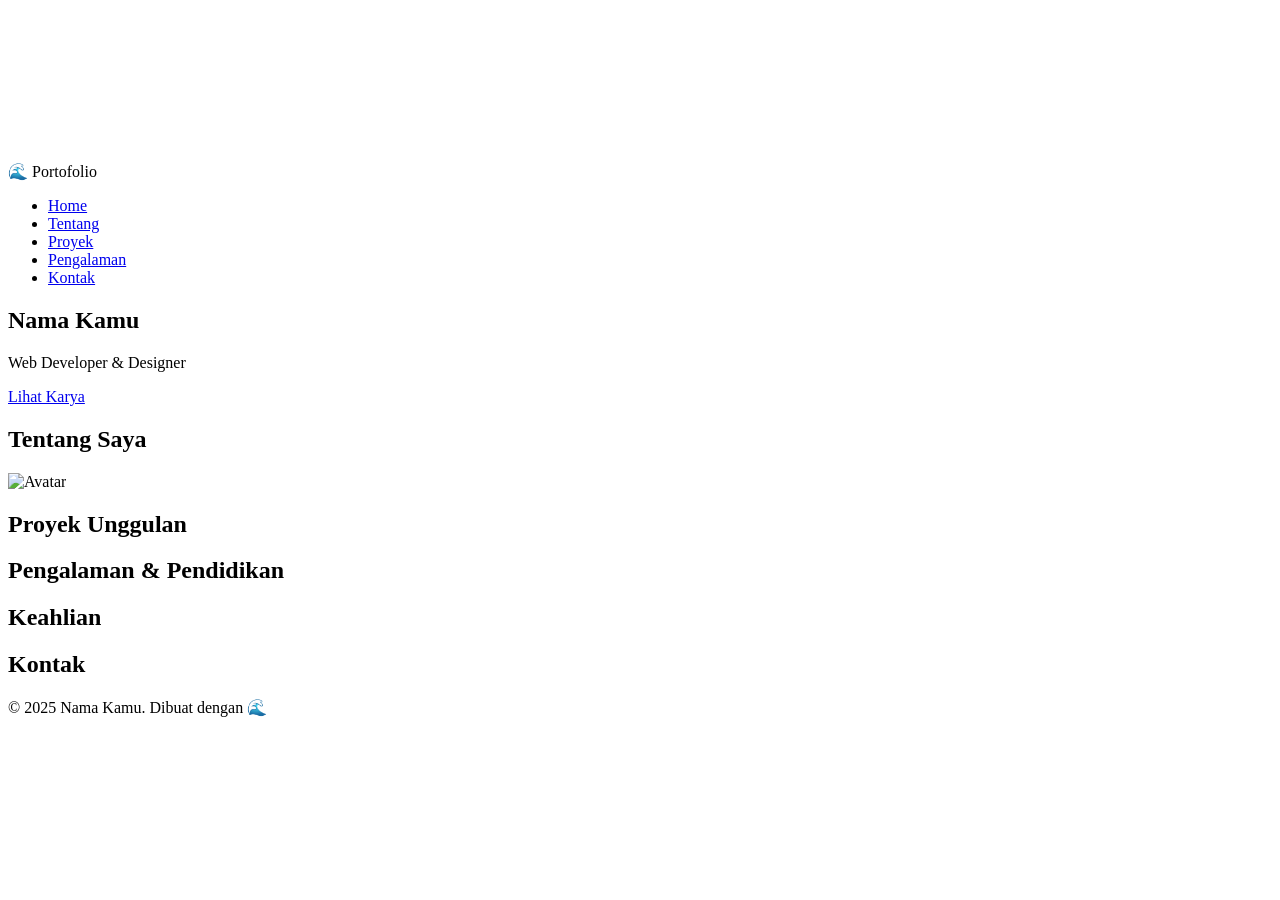
==== commit 8832c9ec: "Update Index.HTML" ====
--- a/Index.HTML
+++ b/Index.HTML
@@ -1,1250 +1,71 @@
 <!DOCTYPE html>
 <html lang="id">
 <head>
-    <meta charset="UTF-8">
-    <meta name="viewport" content="width=device-width, initial-scale=1.0">
-    <title>Detty Savira Wardhani — Logbook Kreatif</title>
-    <meta name="description" content="Logbook kreatif Detty Savira Wardhani — Graphic Design, Copywriting, Social Media Management, Content Planning, dan Video Editing/Reels.">
-    <meta name="theme-color" content="#021926">
-    <link rel="icon" href="data:image/svg+xml,%3Csvg xmlns='http://www.w3.org/2000/svg' viewBox='0 0 100 100'%3E%3Ccircle cx='50' cy='50' r='46' fill='%23021926' stroke='%2300E5CC' stroke-width='4'/%3E%3Cpath d='M50 14 L58 50 L50 86 L42 50 Z' fill='%2300E5CC'/%3E%3C/svg%3E">
-    <link rel="preconnect" href="https://fonts.googleapis.com">
-    <link rel="preconnect" href="https://fonts.gstatic.com" crossorigin>
-    <link href="https://fonts.googleapis.com/css2?family=Fraunces:ital,opsz,wght@0,9..144,400..900;1,9..144,400..900&family=Work+Sans:wght@400;500;600;700&family=Space+Mono:wght@400;700&display=swap" rel="stylesheet">
-    <style>
-        /* ===== VARIABEL ===== */
-        :root {
-            --abyss: #021926;
-            --abyss-2: #032230;
-            --deep: #052D3F;
-            --deep-2: #0A4A5C;
-            --lagoon: #00E5CC;
-            --lagoon-glow: rgba(0, 229, 204, 0.35);
-            --coral: #FF6B6B;
-            --coral-glow: rgba(255, 107, 107, 0.3);
-            --gold: #FFB800;
-            --gold-glow: rgba(255, 184, 0, 0.3);
-            --abyss-text: #F5F0E8;
-            --abyss-text-muted: rgba(245, 240, 232, 0.65);
-            --max: 1120px;
-            --radius: 20px;
-            --radius-sm: 12px;
-        }
-
-        * { box-sizing: border-box; }
-        html { scroll-behavior: smooth; }
-        body {
-            margin: 0;
-            font-family: 'Work Sans', sans-serif;
-            background: var(--abyss);
-            color: var(--abyss-text);
-            -webkit-font-smoothing: antialiased;
-            overflow-x: hidden;
-            transition: background 0.6s ease;
-        }
-        h1, h2, h3 {
-            font-family: 'Fraunces', serif;
-            margin: 0;
-            line-height: 1.08;
-            letter-spacing: -0.01em;
-        }
-        .eyebrow {
-            font-family: 'Space Mono', monospace;
-            text-transform: uppercase;
-            letter-spacing: 0.2em;
-            font-size: 0.7rem;
-            color: var(--lagoon);
-            display: flex;
-            align-items: center;
-            gap: 0.7em;
-            margin-bottom: 14px;
-            text-shadow: 0 0 20px var(--lagoon-glow);
-        }
-        .eyebrow::before {
-            content: "";
-            width: 28px;
-            height: 2px;
-            background: linear-gradient(90deg, var(--lagoon), transparent);
-            display: inline-block;
-            box-shadow: 0 0 10px var(--lagoon-glow);
-        }
-        a { color: inherit; text-decoration: none; }
-        img { max-width: 100%; display: block; }
-        .wrap { max-width: var(--max); margin: 0 auto; padding: 0 28px; position: relative; z-index: 2; }
-        section, header, footer { position: relative; }
-
-        /* ===== METER KEDALAMAN ===== */
-        .depth-meter {
-            position: fixed;
-            right: 18px;
-            top: 50%;
-            transform: translateY(-50%);
-            width: 5px;
-            height: 200px;
-            border-radius: 5px;
-            background: rgba(0, 229, 204, 0.08);
-            z-index: 90;
-            overflow: hidden;
-        }
-        .depth-fill {
-            width: 100%;
-            height: 0%;
-            background: linear-gradient(180deg, #FFB800, #00E5CC, #9B5DE5);
-            border-radius: 5px;
-            transition: height 0.08s linear;
-            box-shadow: 0 0 15px rgba(0, 229, 204, 0.4);
-        }
-        .depth-label {
-            position: absolute;
-            right: 28px;
-            top: 50%;
-            transform: translateY(-50%);
-            font-family: 'Space Mono', monospace;
-            font-size: 0.6rem;
-            letter-spacing: 0.1em;
-            color: rgba(0, 229, 204, 0.6);
-            writing-mode: vertical-rl;
-            text-transform: uppercase;
-            z-index: 90;
-        }
-        @media (max-width: 768px) {
-            .depth-meter, .depth-label { display: none; }
-        }
-
-        /* ===== NAVIGASI ===== */
-        .nav-shell {
-            position: fixed;
-            top: 0;
-            left: 0;
-            right: 0;
-            z-index: 100;
-            background: rgba(2, 25, 38, 0.75);
-            backdrop-filter: blur(16px);
-            -webkit-backdrop-filter: blur(16px);
-            border-bottom: 1px solid rgba(0, 229, 204, 0.15);
-            transition: background 0.4s ease, box-shadow 0.4s ease;
-        }
-        .nav-shell.scrolled {
-            background: rgba(2, 25, 38, 0.92);
-            box-shadow: 0 4px 30px rgba(0, 0, 0, 0.35);
-        }
-        .nav-shell .wrap {
-            display: flex;
-            align-items: center;
-            justify-content: space-between;
-            height: 68px;
-        }
-        .nav-brand {
-            display: flex;
-            align-items: center;
-            gap: 10px;
-            font-family: 'Space Mono', monospace;
-            font-weight: 700;
-            font-size: 0.85rem;
-            letter-spacing: 0.05em;
-            color: var(--lagoon);
-            text-shadow: 0 0 12px var(--lagoon-glow);
-            text-decoration: none;
-        }
-        .nav-brand svg { width: 28px; height: 28px; animation: spinSlow 60s linear infinite; }
-        @keyframes spinSlow { to { transform: rotate(360deg); } }
-        .nav-links { display: flex; gap: 24px; list-style: none; margin: 0; padding: 0; }
-        .nav-links a {
-            font-size: 0.75rem;
-            font-family: 'Space Mono', monospace;
-            letter-spacing: 0.04em;
-            text-transform: uppercase;
-            color: rgba(245, 240, 232, 0.6);
-            position: relative;
-            padding-bottom: 4px;
-            transition: color 0.3s ease;
-        }
-        .nav-links a::after {
-            content: "";
-            position: absolute;
-            left: 0;
-            bottom: 0;
-            height: 2px;
-            width: 0;
-            background: var(--lagoon);
-            box-shadow: 0 0 8px var(--lagoon-glow);
-            transition: width 0.3s ease;
-        }
-        .nav-links a:hover,
-        .nav-links a.active {
-            color: var(--lagoon);
-            text-shadow: 0 0 12px var(--lagoon-glow);
-        }
-        .nav-links a.active::after { width: 100%; }
-        .nav-toggle { display: none; background: none; border: none; cursor: pointer; padding: 8px; }
-        .nav-toggle span {
-            display: block;
-            width: 24px;
-            height: 2px;
-            background: var(--lagoon);
-            margin: 5px 0;
-            transition: all 0.3s ease;
-        }
-        .nav-toggle.open span:nth-child(1) { transform: rotate(45deg) translate(5px, 5px); }
-        .nav-toggle.open span:nth-child(2) { opacity: 0; }
-        .nav-toggle.open span:nth-child(3) { transform: rotate(-45deg) translate(5px, -5px); }
-        @media (max-width: 768px) {
-            .nav-links {
-                position: absolute;
-                top: 68px;
-                left: 0;
-                right: 0;
-                flex-direction: column;
-                gap: 0;
-                background: rgba(2, 25, 38, 0.95);
-                backdrop-filter: blur(16px);
-                max-height: 0;
-                overflow: hidden;
-                transition: max-height 0.4s ease;
-                border-bottom: 1px solid rgba(0, 229, 204, 0.15);
-            }
-            .nav-links.open { max-height: 400px; }
-            .nav-links li { width: 100%; }
-            .nav-links a { display: block; padding: 16px 28px; color: rgba(245, 240, 232, 0.7); }
-            .nav-toggle { display: block; }
-        }
-
-        /* ===== HERO ===== */
-        .hero {
-            min-height: 100vh;
-            display: flex;
-            flex-direction: column;
-            justify-content: center;
-            align-items: center;
-            text-align: center;
-            position: relative;
-            overflow: hidden;
-            padding: 80px 20px 60px;
-            background: linear-gradient(180deg, #0A3A50 0%, #052D3F 30%, #032230 60%, #021926 100%);
-        }
-        .hero::before {
-            content: "";
-            position: absolute;
-            inset: 0;
-            background: radial-gradient(ellipse at 50% 0%, rgba(0, 229, 204, 0.12) 0%, transparent 50%),
-                radial-gradient(ellipse at 30% 70%, rgba(255, 107, 107, 0.06) 0%, transparent 40%);
-            pointer-events: none;
-            z-index: 0;
-        }
-        .rays { position: absolute; inset: 0; pointer-events: none; z-index: 0; overflow: hidden; }
-        .ray {
-            position: absolute;
-            top: -20%;
-            width: 4px;
-            height: 120%;
-            background: linear-gradient(180deg, rgba(255, 255, 255, 0.35), rgba(0, 229, 204, 0.08) 60%, transparent);
-            transform: rotate(20deg);
-            opacity: 0;
-            animation: rayGlow 8s ease-in-out infinite;
-            box-shadow: 0 0 20px rgba(255, 255, 255, 0.2);
-        }
-        .ray:nth-child(1) { left: 15%; animation-delay: 0s; animation-duration: 7s; }
-        .ray:nth-child(2) { left: 35%; animation-delay: 2s; animation-duration: 9s; }
-        .ray:nth-child(3) { left: 55%; animation-delay: 1s; animation-duration: 6s; }
-        .ray:nth-child(4) { left: 72%; animation-delay: 3s; animation-duration: 8s; }
-        .ray:nth-child(5) { left: 90%; animation-delay: 1.5s; animation-duration: 7.5s; }
-        @keyframes rayGlow {
-            0%, 100% { opacity: 0; transform: rotate(20deg) translateY(0); }
-            30% { opacity: 0.6; }
-            50% { opacity: 0.35; transform: rotate(22deg) translateY(15px); }
-            70% { opacity: 0.5; }
-        }
-        .jellyfish-container { position: absolute; inset: 0; pointer-events: none; z-index: 0; }
-        .jellyfish { position: absolute; animation: floatJelly 12s ease-in-out infinite; opacity: 0.7; }
-        .jellyfish svg { width: 50px; height: 70px; filter: drop-shadow(0 0 12px rgba(0, 229, 204, 0.5)); }
-        .jellyfish.j1 { left: 8%; top: 30%; animation-duration: 14s; animation-delay: 0s; }
-        .jellyfish.j2 { right: 10%; top: 45%; animation-duration: 11s; animation-delay: 2s; opacity: 0.5; }
-        .jellyfish.j3 { left: 20%; top: 60%; animation-duration: 16s; animation-delay: 4s; opacity: 0.4; }
-        @keyframes floatJelly {
-            0%, 100% { transform: translateY(0) translateX(0) scale(1); }
-            25% { transform: translateY(-25px) translateX(10px) scale(1.03); }
-            50% { transform: translateY(-5px) translateX(-8px) scale(0.97); }
-            75% { transform: translateY(-30px) translateX(5px) scale(1.02); }
-        }
-        .particles { position: absolute; inset: 0; pointer-events: none; z-index: 1; }
-        .particle {
-            position: absolute;
-            border-radius: 50%;
-            background: var(--lagoon);
-            opacity: 0;
-            animation: particleFloat linear infinite;
-            box-shadow: 0 0 8px var(--lagoon-glow);
-        }
-        @keyframes particleFloat {
-            0% { transform: translateY(0) translateX(0); opacity: 0; }
-            10% { opacity: 0.7; }
-            90% { opacity: 0.3; }
-            100% { transform: translateY(-105vh) translateX(30px); opacity: 0; }
-        }
-        .hero-inner { position: relative; z-index: 3; max-width: 800px; }
-        .monogram-hero {
-            width: 90px;
-            height: 90px;
-            border-radius: 50%;
-            background: rgba(0, 229, 204, 0.08);
-            border: 2px solid var(--lagoon);
-            color: var(--lagoon);
-            display: flex;
-            align-items: center;
-            justify-content: center;
-            font-family: 'Fraunces', serif;
-            font-weight: 700;
-            font-size: 1.5rem;
-            margin: 0 auto 28px;
-            transform: rotate(-6deg);
-            box-shadow: 0 0 40px var(--lagoon-glow), inset 0 0 25px rgba(0, 229, 204, 0.1);
-            animation: monogramPulse 3s ease-in-out infinite;
-        }
-        @keyframes monogramPulse {
-            0%, 100% { box-shadow: 0 0 40px var(--lagoon-glow), inset 0 0 25px rgba(0, 229, 204, 0.1); }
-            50% { box-shadow: 0 0 60px var(--lagoon-glow), inset 0 0 40px rgba(0, 229, 204, 0.2); }
-        }
-        .hero h1 { font-size: clamp(2.8rem, 8vw, 5.5rem); margin: 16px 0 8px; color: var(--abyss-text); text-shadow: 0 0 40px rgba(0, 229, 204, 0.3); }
-        .hero h1 em { font-style: italic; color: var(--lagoon); text-shadow: 0 0 40px var(--lagoon-glow); }
-        .typing-badge {
-            display: inline-flex;
-            align-items: center;
-            gap: 8px;
-            background: rgba(0, 229, 204, 0.1);
-            border: 1px solid rgba(0, 229, 204, 0.3);
-            color: var(--lagoon);
-            font-family: 'Space Mono', monospace;
-            font-size: 0.75rem;
-            letter-spacing: 0.06em;
-            text-transform: uppercase;
-            padding: 10px 20px;
-            border-radius: 999px;
-            margin: 18px 0 24px;
-            box-shadow: 0 0 25px rgba(0, 229, 204, 0.15);
-        }
-        .typing-badge::before { content: "⚓"; font-size: 0.9rem; }
-        .typing-cursor {
-            display: inline-block;
-            width: 2px;
-            height: 1.1em;
-            background: var(--lagoon);
-            margin-left: 2px;
-            animation: blink 0.7s step-end infinite;
-            box-shadow: 0 0 8px var(--lagoon-glow);
-        }
-        @keyframes blink { 50% { opacity: 0; } }
-        .hero .lede { max-width: 560px; margin: 0 auto 36px; font-size: 1.1rem; line-height: 1.7; color: rgba(245, 240, 232, 0.7); }
-        .btn-row { display: flex; gap: 16px; flex-wrap: wrap; justify-content: center; }
-        .btn {
-            display: inline-flex;
-            align-items: center;
-            gap: 10px;
-            font-family: 'Space Mono', monospace;
-            font-size: 0.78rem;
-            letter-spacing: 0.05em;
-            text-transform: uppercase;
-            text-decoration: none;
-            padding: 15px 28px;
-            border-radius: 12px;
-            border: 1.5px solid var(--lagoon);
-            color: var(--lagoon);
-            background: rgba(0, 229, 204, 0.08);
-            transition: all 0.3s ease;
-            cursor: pointer;
-            position: relative;
-            overflow: hidden;
-        }
-        .btn::before {
-            content: "";
-            position: absolute;
-            inset: 0;
-            background: var(--lagoon);
-            transform: scaleX(0);
-            transform-origin: left;
-            transition: transform 0.4s ease;
-            z-index: 0;
-        }
-        .btn:hover::before { transform: scaleX(1); }
-        .btn span { position: relative; z-index: 1; transition: color 0.3s ease; }
-        .btn:hover span { color: var(--abyss); }
-        .btn.primary {
-            background: var(--lagoon);
-            color: var(--abyss);
-            border-color: var(--lagoon);
-            box-shadow: 0 0 30px var(--lagoon-glow);
-        }
-        .btn.primary:hover { box-shadow: 0 0 50px var(--lagoon-glow); }
-        .btn.primary::before { background: var(--coral); }
-        .btn.primary:hover span { color: var(--abyss); }
-        .btn.ghost {
-            background: transparent;
-            border-color: rgba(0, 229, 204, 0.4);
-            color: rgba(245, 240, 232, 0.8);
-        }
-        .btn.ghost:hover {
-            border-color: var(--lagoon);
-            box-shadow: 0 0 25px rgba(0, 229, 204, 0.2);
-        }
-        .btn.disabled { opacity: 0.45; cursor: not-allowed; border-style: dashed; }
-        .btn.disabled:hover::before { transform: scaleX(0); }
-        .btn.disabled:hover span { color: inherit; }
-        .scroll-hint {
-            position: absolute;
-            bottom: 30px;
-            left: 50%;
-            transform: translateX(-50%);
-            z-index: 3;
-            font-family: 'Space Mono', monospace;
-            font-size: 0.6rem;
-            letter-spacing: 0.2em;
-            text-transform: uppercase;
-            color: rgba(245, 240, 232, 0.4);
-            display: flex;
-            flex-direction: column;
-            align-items: center;
-            gap: 6px;
-            animation: hintBounce 2s ease-in-out infinite;
-        }
-        .scroll-hint svg { width: 18px; height: 18px; animation: spinSlow 4s linear infinite; }
-        @keyframes hintBounce {
-            0%, 100% { transform: translateX(-50%) translateY(0); }
-            50% { transform: translateX(-50%) translateY(8px); }
-        }
-
-        /* ===== GELOMBANG (statis) ===== */
-        .wave-separator {
-            position: relative;
-            height: 90px;
-            margin-top: -2px;
-            overflow: hidden;
-            z-index: 2;
-            background: #052D3F;
-        }
-        .wave-separator svg {
-            width: 100%;
-            height: 100%;
-            display: block;
-        }
-
-        /* ===== SEKSI ===== */
-        .section { padding: 110px 0 90px; position: relative; }
-        .section.surface { background: linear-gradient(180deg, #052D3F 0%, #043045 40%, #032A3C 100%); }
-        .section.twilight { background: linear-gradient(180deg, #032A3C 0%, #022030 50%, #021C28 100%); }
-        .section.midnight { background: linear-gradient(180deg, #021C28 0%, #011820 50%, #011420 100%); }
-        .section.abyss { background: linear-gradient(180deg, #011420 0%, #021926 60%, #021926 100%); }
-        .section-head { margin-bottom: 56px; max-width: 680px; }
-        .section-head h2 {
-            font-size: clamp(2rem, 4.5vw, 2.8rem);
-            color: var(--abyss-text);
-            margin-top: 8px;
-            text-shadow: 0 0 30px rgba(0, 229, 204, 0.15);
-        }
-        .section-head p { color: var(--abyss-text-muted); font-size: 1.05rem; line-height: 1.7; margin: 14px 0 0; }
-        .reveal {
-            opacity: 0;
-            transform: translateY(35px);
-            transition: opacity 0.8s cubic-bezier(0.22, 1, 0.36, 1),
-                transform 0.8s cubic-bezier(0.22, 1, 0.36, 1);
-            transition-delay: var(--d, 0s);
-        }
-        .reveal.is-visible { opacity: 1; transform: translateY(0); }
-
-        /* Tentang */
-        .about-grid { display: grid; grid-template-columns: 1.1fr 0.9fr; gap: 50px; align-items: start; }
-        .about-grid p { font-size: 1.05rem; line-height: 1.8; margin: 0 0 18px; color: rgba(245, 240, 232, 0.75); }
-        .about-grid p strong { color: var(--lagoon); text-shadow: 0 0 15px var(--lagoon-glow); }
-        .coord-card {
-            background: rgba(0, 229, 204, 0.06);
-            border: 1px solid rgba(0, 229, 204, 0.2);
-            border-radius: var(--radius);
-            padding: 30px;
-            font-family: 'Space Mono', monospace;
-            font-size: 0.82rem;
-            line-height: 2.2;
-            box-shadow: 0 0 40px rgba(0, 0, 0, 0.3), inset 0 0 30px rgba(0, 229, 204, 0.04);
-            backdrop-filter: blur(8px);
-            cursor: pointer;
-            transition: all 0.3s ease;
-        }
-        .coord-card:hover {
-            border-color: rgba(0, 229, 204, 0.5);
-            box-shadow: 0 0 60px rgba(0, 229, 204, 0.15), inset 0 0 40px rgba(0, 229, 204, 0.06);
-            transform: translateY(-4px);
-        }
-        .coord-card .dot { color: var(--lagoon); text-shadow: 0 0 10px var(--lagoon-glow); }
-        @media (max-width: 820px) { .about-grid { grid-template-columns: 1fr; } }
-
-        /* Keahlian */
-        .skill-grid { display: grid; grid-template-columns: repeat(auto-fit, minmax(230px, 1fr)); gap: 22px; margin-bottom: 50px; }
-        .skill-card {
-            background: rgba(0, 229, 204, 0.04);
-            border: 1px solid rgba(0, 229, 204, 0.15);
-            border-radius: var(--radius);
-            padding: 30px 24px;
-            transition: all 0.35s ease;
-            cursor: pointer;
-            position: relative;
-            overflow: hidden;
-        }
-        .skill-card::before {
-            content: "";
-            position: absolute;
-            inset: 0;
-            background: radial-gradient(ellipse at top right, rgba(0, 229, 204, 0.12), transparent 60%);
-            opacity: 0;
-            transition: opacity 0.35s ease;
-        }
-        .skill-card:hover::before { opacity: 1; }
-        .skill-card:hover {
-            transform: translateY(-8px) scale(1.02);
-            border-color: rgba(0, 229, 204, 0.45);
-            box-shadow: 0 15px 40px rgba(0, 0, 0, 0.3), 0 0 30px rgba(0, 229, 204, 0.1);
-        }
-        .skill-card svg { width: 32px; height: 32px; color: var(--lagoon); margin-bottom: 16px; filter: drop-shadow(0 0 10px var(--lagoon-glow)); }
-        .skill-card h3 { font-size: 1.1rem; color: var(--abyss-text); margin-bottom: 8px; font-weight: 600; }
-        .skill-card p { font-size: 0.88rem; color: rgba(245, 240, 232, 0.6); line-height: 1.6; margin: 0; position: relative; z-index: 1; }
-        .skill-meter { margin-top: 16px; height: 3px; background: rgba(0, 229, 204, 0.1); border-radius: 3px; overflow: hidden; }
-        .skill-meter-fill {
-            height: 100%;
-            width: 0%;
-            background: linear-gradient(90deg, var(--lagoon), var(--gold));
-            border-radius: 3px;
-            transition: width 1.2s cubic-bezier(0.22, 1, 0.36, 1);
-            box-shadow: 0 0 15px var(--lagoon-glow);
-        }
-        .skill-card.is-visible .skill-meter-fill { width: var(--level, 85%); }
-        .tool-row { display: flex; flex-wrap: wrap; gap: 14px; align-items: center; }
-        .tool-badge {
-            font-family: 'Space Mono', monospace;
-            font-size: 0.78rem;
-            letter-spacing: 0.04em;
-            color: var(--abyss-text);
-            background: rgba(0, 229, 204, 0.1);
-            border: 1px solid rgba(0, 229, 204, 0.3);
-            padding: 10px 20px;
-            border-radius: 999px;
-            transform: rotate(var(--r, 0deg));
-            transition: all 0.3s ease;
-            cursor: pointer;
-            box-shadow: 0 0 15px rgba(0, 0, 0, 0.2);
-        }
-        .tool-badge:hover {
-            background: rgba(0, 229, 204, 0.25);
-            border-color: var(--lagoon);
-            box-shadow: 0 0 25px rgba(0, 229, 204, 0.3);
-            transform: rotate(0deg) scale(1.08);
-        }
-        .tool-badge:nth-child(odd) { --r: -2deg; }
-        .tool-badge:nth-child(even) { --r: 2deg; }
-
-        /* Portofolio */
-        .expedition-card {
-            background: rgba(0, 229, 204, 0.04);
-            border: 1px solid rgba(0, 229, 204, 0.2);
-            border-radius: var(--radius);
-            padding: 40px;
-            margin-bottom: 28px;
-            display: grid;
-            grid-template-columns: 1fr 1fr;
-            gap: 36px;
-            box-shadow: 0 10px 40px rgba(0, 0, 0, 0.35);
-            transition: all 0.4s ease;
-            position: relative;
-            overflow: hidden;
-            cursor: pointer;
-            transform-style: preserve-3d;
-            will-change: transform;
-        }
-        .expedition-card::before {
-            content: "";
-            position: absolute;
-            inset: 0;
-            background: radial-gradient(ellipse at center, rgba(0, 229, 204, 0.06), transparent 70%);
-            pointer-events: none;
-        }
-        .expedition-card:hover {
-            border-color: rgba(0, 229, 204, 0.5);
-            box-shadow: 0 20px 60px rgba(0, 0, 0, 0.4), 0 0 45px rgba(0, 229, 204, 0.12);
-        }
-        .expedition-card .meta-row { display: flex; gap: 10px; flex-wrap: wrap; margin: 14px 0 18px; }
-        .pill {
-            font-family: 'Space Mono', monospace;
-            font-size: 0.68rem;
-            letter-spacing: 0.05em;
-            text-transform: uppercase;
-            padding: 6px 14px;
-            border-radius: 999px;
-            background: rgba(0, 229, 204, 0.12);
-            color: var(--lagoon);
-            border: 1px solid rgba(0, 229, 204, 0.25);
-            display: inline-flex;
-            align-items: center;
-            gap: 6px;
-            box-shadow: 0 0 12px rgba(0, 0, 0, 0.2);
-        }
-        .expedition-card h3 { font-size: 1.7rem; color: var(--abyss-text); margin-bottom: 4px; }
-        .expedition-card p.desc { line-height: 1.7; font-size: 0.95rem; color: rgba(245, 240, 232, 0.65); margin-bottom: 18px; }
-        .expedition-visual {
-            background: linear-gradient(160deg, rgba(0, 229, 204, 0.2), rgba(2, 25, 38, 0.7));
-            border-radius: var(--radius-sm);
-            min-height: 240px;
-            display: flex;
-            align-items: center;
-            justify-content: center;
-            color: rgba(245, 240, 232, 0.5);
-            font-family: 'Space Mono', monospace;
-            font-size: 0.78rem;
-            text-align: center;
-            padding: 24px;
-            border: 1px dashed rgba(0, 229, 204, 0.35);
-            position: relative;
-            overflow: hidden;
-            transition: all 0.4s ease;
-            cursor: pointer;
-        }
-        .expedition-visual:hover {
-            border-color: rgba(0, 229, 204, 0.6);
-            background: linear-gradient(160deg, rgba(0, 229, 204, 0.3), rgba(2, 25, 38, 0.6));
-        }
-        .expedition-visual::after {
-            content: "🫧";
-            position: absolute;
-            bottom: 16px;
-            right: 16px;
-            font-size: 1.5rem;
-            opacity: 0.5;
-            animation: hintBounce 3s ease-in-out infinite;
-        }
-        @media (max-width: 820px) {
-            .expedition-card { grid-template-columns: 1fr; }
-            .expedition-visual { min-height: 180px; }
-        }
-        .postcard-empty {
-            border: 2px dashed rgba(0, 229, 204, 0.25);
-            border-radius: var(--radius);
-            padding: 28px 32px;
-            margin-bottom: 20px;
-            display: flex;
-            align-items: center;
-            justify-content: space-between;
-            gap: 20px;
-            flex-wrap: wrap;
-            background: rgba(0, 229, 204, 0.02);
-            transition: all 0.35s ease;
-            cursor: pointer;
-        }
-        .postcard-empty:hover {
-            border-color: rgba(0, 229, 204, 0.5);
-            background: rgba(0, 229, 204, 0.05);
-            box-shadow: 0 0 25px rgba(0, 229, 204, 0.08);
-        }
-        .postcard-empty .eyebrow { color: rgba(0, 229, 204, 0.4); margin-bottom: 4px; }
-        .postcard-empty h4 {
-            font-family: 'Fraunces', serif;
-            font-size: 1.15rem;
-            margin: 6px 0 4px;
-            color: rgba(245, 240, 232, 0.5);
-        }
-        .postcard-empty p {
-            margin: 0;
-            color: rgba(245, 240, 232, 0.35);
-            font-size: 0.88rem;
-            max-width: 400px;
-        }
-        .postcard-empty .plus {
-            font-family: 'Fraunces', serif;
-            font-size: 2rem;
-            color: rgba(0, 229, 204, 0.3);
-            border: 2px dashed rgba(0, 229, 204, 0.3);
-            border-radius: 50%;
-            width: 54px;
-            height: 54px;
-            flex: none;
-            display: flex;
-            align-items: center;
-            justify-content: center;
-            transition: all 0.3s ease;
-        }
-        .postcard-empty:hover .plus {
-            color: var(--lagoon);
-            border-color: var(--lagoon);
-            box-shadow: 0 0 20px var(--lagoon-glow);
-            transform: rotate(90deg);
-        }
-
-        /* Kontak */
-        .contact-wrap { display: grid; grid-template-columns: 1fr 1fr; gap: 45px; align-items: center; }
-        .postcard {
-            background: rgba(0, 229, 204, 0.06);
-            border: 1px solid rgba(0, 229, 204, 0.25);
-            border-radius: var(--radius);
-            padding: 42px;
-            position: relative;
-            box-shadow: 0 15px 45px rgba(0, 0, 0, 0.35), 0 0 35px rgba(0, 229, 204, 0.08);
-            backdrop-filter: blur(8px);
-            transition: all 0.4s ease;
-            cursor: pointer;
-        }
-        .postcard:hover {
-            border-color: rgba(0, 229, 204, 0.5);
-            box-shadow: 0 20px 60px rgba(0, 0, 0, 0.45), 0 0 50px rgba(0, 229, 204, 0.15);
-        }
-        .postcard h3 { font-size: 1.55rem; margin-bottom: 14px; color: var(--abyss-text); }
-        .postcard p { line-height: 1.7; margin-bottom: 26px; color: rgba(245, 240, 232, 0.65); font-size: 0.95rem; }
-        .contact-links { display: flex; flex-direction: column; gap: 14px; }
-        .contact-link {
-            display: flex;
-            align-items: center;
-            gap: 14px;
-            font-family: 'Space Mono', monospace;
-            font-size: 0.85rem;
-            color: var(--abyss-text);
-            padding: 16px 20px;
-            border: 1px solid rgba(0, 229, 204, 0.25);
-            border-radius: 12px;
-            transition: all 0.35s ease;
-            cursor: pointer;
-            background: rgba(0, 229, 204, 0.03);
-        }
-        .contact-link:hover {
-            background: rgba(0, 229, 204, 0.15);
-            border-color: var(--lagoon);
-            color: var(--lagoon);
-            box-shadow: 0 0 30px rgba(0, 229, 204, 0.15);
-            transform: translateX(6px);
-        }
-        .contact-link svg { width: 20px; height: 20px; flex: none; filter: drop-shadow(0 0 8px var(--lagoon-glow)); }
-        .postmark {
-            position: absolute;
-            top: 28px;
-            right: 30px;
-            width: 76px;
-            height: 76px;
-            border-radius: 50%;
-            border: 2px solid var(--coral);
-            color: var(--coral);
-            display: flex;
-            align-items: center;
-            justify-content: center;
-            font-family: 'Space Mono', monospace;
-            font-size: 0.55rem;
-            text-align: center;
-            line-height: 1.3;
-            text-transform: uppercase;
-            transform: rotate(8deg);
-            box-shadow: 0 0 25px rgba(255, 107, 107, 0.2);
-            transition: all 0.4s ease;
-            cursor: pointer;
-        }
-        .postmark:hover {
-            transform: rotate(0deg) scale(1.1);
-            box-shadow: 0 0 40px rgba(255, 107, 107, 0.4);
-        }
-        .status-list { font-family: 'Space Mono', monospace; font-size: 0.8rem; line-height: 2.3; color: rgba(245, 240, 232, 0.55); }
-        .status-list span { color: var(--lagoon); text-shadow: 0 0 10px var(--lagoon-glow); }
-        @media (max-width: 820px) {
-            .contact-wrap { grid-template-columns: 1fr; }
-            .postmark { display: none; }
-        }
-
-        /* Footer */
-        footer {
-            background: var(--abyss);
-            color: rgba(245, 240, 232, 0.4);
-            padding: 48px 0 32px;
-            text-align: center;
-            border-top: 1px solid rgba(0, 229, 204, 0.1);
-            position: relative;
-        }
-        footer::before {
-            content: "";
-            position: absolute;
-            top: -1px;
-            left: 0;
-            right: 0;
-            height: 1px;
-            background: linear-gradient(90deg, transparent, var(--lagoon), transparent);
-            box-shadow: 0 0 20px var(--lagoon-glow);
-        }
-        footer .compass-mini { width: 30px; height: 30px; margin: 0 auto 14px; animation: spinSlow 60s linear infinite; color: var(--lagoon); filter: drop-shadow(0 0 10px var(--lagoon-glow)); }
-        footer .coords { font-family: 'Space Mono', monospace; font-size: 0.7rem; letter-spacing: 0.06em; margin-bottom: 6px; color: rgba(245, 240, 232, 0.3); }
-        footer .credit { font-size: 0.78rem; color: rgba(245, 240, 232, 0.3); }
-        footer .credit a { color: var(--lagoon); text-shadow: 0 0 10px var(--lagoon-glow); }
-
-        /* Tombol ke atas */
-        .to-top {
-            position: fixed;
-            bottom: 28px;
-            right: 28px;
-            z-index: 80;
-            width: 52px;
-            height: 52px;
-            border-radius: 50%;
-            background: rgba(0, 229, 204, 0.1);
-            color: var(--lagoon);
-            border: 1.5px solid var(--lagoon);
-            display: flex;
-            align-items: center;
-            justify-content: center;
-            cursor: pointer;
-            opacity: 0;
-            pointer-events: none;
-            transform: translateY(15px);
-            transition: all 0.35s ease;
-            box-shadow: 0 0 20px rgba(0, 229, 204, 0.15);
-        }
-        .to-top.show { opacity: 1; pointer-events: auto; transform: translateY(0); }
-        .to-top:hover { background: var(--lagoon); color: var(--abyss); box-shadow: 0 0 35px var(--lagoon-glow); }
-        .to-top svg { width: 22px; height: 22px; animation: spinSlow 60s linear infinite; }
-
-        /* Reduced motion */
-        @media (prefers-reduced-motion: reduce) {
-            * { animation: none !important; transition: none !important; scroll-behavior: auto !important; }
-        }
-    </style>
+  <meta charset="UTF-8">
+  <meta name="viewport" content="width=device-width, initial-scale=1.0">
+  <title>Portofolio Laut 🌊</title>
+  <link rel="stylesheet" href="assets/css/style.css">
+  <link href="https://fonts.googleapis.com/css2?family=Poppins:wght@300;400;600;700&display=swap" rel="stylesheet">
 </head>
 <body>
+  <canvas id="bubbles"></canvas>
+  <header>
+    <nav>
+      <div class="logo">🌊 Portofolio</div>
+      <ul>
+        <li><a href="#home">Home</a></li>
+        <li><a href="#about">Tentang</a></li>
+        <li><a href="#projects">Proyek</a></li>
+        <li><a href="#experience">Pengalaman</a></li>
+        <li><a href="#contact">Kontak</a></li>
+      </ul>
+    </nav>
+  </header>
 
-    <!-- Meter Kedalaman -->
-    <div class="depth-meter" aria-hidden="true"><div class="depth-fill" id="depthFill"></div></div>
-    <div class="depth-label" id="depthLabel">Permukaan</div>
+  <section id="home" class="hero">
+    <div class="hero-content">
+      <h1 id="hero-name">Nama Kamu</h1>
+      <p id="hero-title">Web Developer & Designer</p>
+      <a href="#projects" class="btn">Lihat Karya</a>
+    </div>
+    <div class="wave"></div>
+  </section>
 
-    <!-- Navigasi -->
-    <nav class="nav-shell" id="navShell">
-        <div class="wrap">
-            <a href="#beranda" class="nav-brand">
-                <svg viewBox="0 0 100 100" fill="none"><circle cx="50" cy="50" r="46" stroke="currentColor" stroke-width="4"/><path d="M50 14 L58 50 L50 86 L42 50 Z" fill="currentColor"/></svg>
-                DSW
-            </a>
-            <button class="nav-toggle" id="navToggle" aria-label="Buka menu">
-                <span></span><span></span><span></span>
-            </button>
-            <ul class="nav-links" id="navLinks">
-                <li><a href="#beranda" data-nav>Beranda</a></li>
-                <li><a href="#tentang" data-nav>Tentang</a></li>
-                <li><a href="#keahlian" data-nav>Keahlian</a></li>
-                <li><a href="#ekspedisi" data-nav>Ekspedisi</a></li>
-                <li><a href="#kontak" data-nav>Kontak</a></li>
-            </ul>
-        </div>
-    </nav>
+  <section id="about" class="section">
+    <h2>Tentang Saya</h2>
+    <div class="about-content">
+      <img id="avatar" src="" alt="Avatar">
+      <p id="bio"></p>
+    </div>
+  </section>
 
-    <!-- Hero -->
-    <header class="hero" id="beranda">
-        <div class="rays">
-            <div class="ray"></div>
-            <div class="ray"></div>
-            <div class="ray"></div>
-            <div class="ray"></div>
-            <div class="ray"></div>
-        </div>
-        <div class="jellyfish-container">
-            <div class="jellyfish j1">
-                <svg viewBox="0 0 60 80" fill="none">
-                    <path d="M30 5 C48 5 55 22 55 35 C55 42 50 48 44 50 C40 52 36 54 32 58 C28 54 22 52 18 50 C10 48 5 42 5 35 C5 22 12 5 30 5 Z" fill="rgba(0,229,204,0.5)" stroke="rgba(0,229,204,0.7)" stroke-width="1.5"/>
-                    <path d="M15 50 C10 58 8 66 6 75 M22 52 C19 60 17 68 16 76 M30 55 C29 62 28 70 27 78 M38 52 C41 60 43 68 44 76 M45 48 C50 56 54 64 56 72" stroke="rgba(0,229,204,0.5)" stroke-width="1.2" fill="none"/>
-                </svg>
-            </div>
-            <div class="jellyfish j2">
-                <svg viewBox="0 0 60 80" fill="none">
-                    <path d="M30 5 C48 5 55 22 55 35 C55 42 50 48 44 50 C40 52 36 54 32 58 C28 54 22 52 18 50 C10 48 5 42 5 35 C5 22 12 5 30 5 Z" fill="rgba(255,107,107,0.35)" stroke="rgba(255,107,107,0.6)" stroke-width="1.5"/>
-                    <path d="M15 50 C10 58 8 66 6 75 M22 52 C19 60 17 68 16 76 M30 55 C29 62 28 70 27 78 M38 52 C41 60 43 68 44 76 M45 48 C50 56 54 64 56 72" stroke="rgba(255,107,107,0.5)" stroke-width="1.2" fill="none"/>
-                </svg>
-            </div>
-            <div class="jellyfish j3">
-                <svg viewBox="0 0 60 80" fill="none">
-                    <path d="M30 5 C48 5 55 22 55 35 C55 42 50 48 44 50 C40 52 36 54 32 58 C28 54 22 52 18 50 C10 48 5 42 5 35 C5 22 12 5 30 5 Z" fill="rgba(255,184,0,0.3)" stroke="rgba(255,184,0,0.5)" stroke-width="1.5"/>
-                    <path d="M15 50 C10 58 8 66 6 75 M22 52 C19 60 17 68 16 76 M30 55 C29 62 28 70 27 78 M38 52 C41 60 43 68 44 76 M45 48 C50 56 54 64 56 72" stroke="rgba(255,184,0,0.4)" stroke-width="1.2" fill="none"/>
-                </svg>
-            </div>
-        </div>
-        <div class="particles" id="heroParticles"></div>
+  <section id="projects" class="section">
+    <h2>Proyek Unggulan</h2>
+    <div id="projects-container" class="projects-grid"></div>
+  </section>
 
-        <div class="wrap hero-inner">
-            <div class="monogram-hero">DSW</div>
-            <div class="eyebrow" style="justify-content:center;">Logbook Kreatif — Entri 001</div>
-            <h1>Detty Savira<br><em>Wardhani</em></h1>
-            <div class="typing-badge">
-                <span id="typingText">Creative Multi-Hyphenate</span><span class="typing-cursor"></span>
-            </div>
-            <p class="lede">Menyusuri pekerjaan kreatif dari satu pesisir ke pesisir lain — desain visual, kata-kata, strategi konten, sampai video — dan mencatat semuanya di sini, satu halaman logbook demi satu halaman.</p>
-            <div class="btn-row">
-                <a href="#ekspedisi" class="btn primary"><span>Buka Logbook ↓</span></a>
-                <a href="#kontak" class="btn ghost"><span>Hubungi Saya</span></a>
-            </div>
-        </div>
+  <section id="experience" class="section">
+    <h2>Pengalaman & Pendidikan</h2>
+    <div class="exp-edu">
+      <div id="experience-list"></div>
+      <div id="education-list"></div>
+    </div>
+  </section>
 
-        <div class="scroll-hint">
-            <svg viewBox="0 0 100 100" fill="none"><circle cx="50" cy="50" r="46" stroke="currentColor" stroke-width="4"/><path d="M50 14 L58 50 L50 86 L42 50 Z" fill="currentColor"/></svg>
-            Gulir ke Dalam
-        </div>
-    </header>
+  <section id="skills" class="section">
+    <h2>Keahlian</h2>
+    <div id="skills-container" class="skills"></div>
+  </section>
 
-    <!-- Gelombang transisi -->
-    <div class="wave-separator">
-        <svg viewBox="0 0 1440 100" preserveAspectRatio="none">
-            <path fill="#052D3F" d="M0,60 C240,100 480,20 720,60 C960,100 1200,30 1440,60 L1440,100 L0,100 Z"/>
-        </svg>
-    </div>
+  <section id="contact" class="section">
+    <h2>Kontak</h2>
+    <div id="contact-info"></div>
+  </section>
 
-    <main>
-        <!-- Tentang -->
-        <section class="section surface" id="tentang">
-            <div class="wrap">
-                <div class="section-head reveal">
-                    <div class="eyebrow">Halaman 01 — Zona Cahaya</div>
-                    <h2>Tentang Saya</h2>
-                    <p>Di persimpangan visual, kata-kata, dan strategi — saya membaca arah angin sebelum menentukan alat yang paling pas untuk sampai ke tujuan.</p>
-                </div>
-                <div class="about-grid">
-                    <div class="reveal" style="--d:0.15s;">
-                        <p>Saya bekerja di persimpangan antara <strong>visual, kata-kata, dan strategi konten</strong> — merancang desain, menulis naskah, mengelola sosial media, menyusun rencana konten, sampai mengedit video dan reels dari awal sampai tayang.</p>
-                        <p>Buat saya, satu brief sering butuh lebih dari satu keahlian sekaligus. Jadi daripada berhenti di satu peran, saya belajar membaca kebutuhan tiap project seperti membaca arah angin — lalu menyesuaikan alat yang paling pas untuk sampai ke tujuan.</p>
-                    </div>
-                    <div class="coord-card reveal" style="--d:0.3s;">
-                        <div><span class="dot">●</span> ROLE: Graphic Design</div>
-                        <div><span class="dot">●</span> ROLE: Copywriting</div>
-                        <div><span class="dot">●</span> ROLE: Social Media Mgmt.</div>
-                        <div><span class="dot">●</span> ROLE: Content Planning</div>
-                        <div><span class="dot">●</span> ROLE: Video Editing / Reels</div>
-                    </div>
-                </div>
-            </div>
-        </section>
+  <footer>
+    <p>© 2025 <span id="footer-name">Nama Kamu</span>. Dibuat dengan 🌊</p>
+  </footer>
 
-        <!-- Keahlian -->
-        <section class="section twilight" id="keahlian">
-            <div class="wrap">
-                <div class="section-head reveal">
-                    <div class="eyebrow">Halaman 02 — Zona Senja</div>
-                    <h2>Perlengkapan Selam</h2>
-                    <p>Keahlian yang selalu saya bawa dalam setiap misi — dari permukaan sampai palung terdalam.</p>
-                </div>
-
-                <div class="skill-grid">
-                    <div class="skill-card reveal" style="--d:0.05s; --level:92%;">
-                        <svg viewBox="0 0 24 24" fill="none" stroke="currentColor" stroke-width="1.5" stroke-linecap="round" stroke-linejoin="round"><path d="M9 15c-1.5 1.5-2 3-2 4.5C7.5 20.5 8 21 9 21c1.5 0 3-.5 4.5-2M15 9l-6 6M13 3l8 8-2 2-8-8 2-2z"/></svg>
-                        <h3>Graphic Design</h3>
-                        <p>Identitas visual, materi sosial media, sampai layout cetak — dari sketsa sampai file siap naik.</p>
-                        <div class="skill-meter"><div class="skill-meter-fill"></div></div>
-                    </div>
-                    <div class="skill-card reveal" style="--d:0.1s; --level:88%;">
-                        <svg viewBox="0 0 24 24" fill="none" stroke="currentColor" stroke-width="1.5" stroke-linecap="round" stroke-linejoin="round"><path d="M4 20l4-1 11-11a2 2 0 00-3-3L5 16l-1 4z"/><path d="M14 6l3 3"/></svg>
-                        <h3>Copywriting</h3>
-                        <p>Kata-kata yang punya tujuan — dari caption yang bikin berhenti scroll sampai naskah kampanye.</p>
-                        <div class="skill-meter"><div class="skill-meter-fill"></div></div>
-                    </div>
-                    <div class="skill-card reveal" style="--d:0.15s; --level:85%;">
-                        <svg viewBox="0 0 24 24" fill="none" stroke="currentColor" stroke-width="1.5" stroke-linecap="round" stroke-linejoin="round"><path d="M3 11l18-7-7 18-2-8-9-3z"/></svg>
-                        <h3>Social Media Management</h3>
-                        <p>Menjaga akun tetap hidup dan konsisten — dari kalender posting sampai interaksi harian.</p>
-                        <div class="skill-meter"><div class="skill-meter-fill"></div></div>
-                    </div>
-                    <div class="skill-card reveal" style="--d:0.2s; --level:90%;">
-                        <svg viewBox="0 0 24 24" fill="none" stroke="currentColor" stroke-width="1.5" stroke-linecap="round" stroke-linejoin="round"><path d="M3 6h18M3 12h18M3 18h9" stroke-dasharray="1 4"/><circle cx="19" cy="18" r="2"/></svg>
-                        <h3>Content Planning</h3>
-                        <p>Menyusun rute konten sebelum jalan — tema, jadwal, dan tujuan yang jelas di tiap unggahan.</p>
-                        <div class="skill-meter"><div class="skill-meter-fill"></div></div>
-                    </div>
-                    <div class="skill-card reveal" style="--d:0.25s; --level:82%;">
-                        <svg viewBox="0 0 24 24" fill="none" stroke="currentColor" stroke-width="1.5" stroke-linecap="round" stroke-linejoin="round"><rect x="3" y="7" width="18" height="13" rx="1"/><path d="M3 7l3-4h4l-3 4M13 7l3-4h4l-3 4"/></svg>
-                        <h3>Video Editing &amp; Reels</h3>
-                        <p>Memotong, menyusun ritme, dan menambahkan sentuhan akhir supaya video enak ditonton sampai habis.</p>
-                        <div class="skill-meter"><div class="skill-meter-fill"></div></div>
-                    </div>
-                </div>
-
-                <div class="eyebrow reveal" style="margin-bottom:16px;">Alat di Ransel</div>
-                <div class="tool-row reveal" style="--d:0.1s;">
-                    <span class="tool-badge">Adobe Photoshop</span>
-                    <span class="tool-badge">Adobe Illustrator</span>
-                    <span class="tool-badge">Adobe Premiere Pro</span>
-                    <span class="tool-badge">CapCut</span>
-                    <span class="tool-badge">Canva</span>
-                    <span class="tool-badge">Figma</span>
-                </div>
-            </div>
-        </section>
-
-        <!-- Ekspedisi -->
-        <section class="section midnight" id="ekspedisi">
-            <div class="wrap">
-                <div class="section-head reveal">
-                    <div class="eyebrow">Halaman 03 — Zona Tengah Malam</div>
-                    <h2>Ekspedisi &amp; Project</h2>
-                    <p>Di kedalaman ini, hanya yang bercahaya yang terlihat. Setiap project adalah kilau bioluminescent.</p>
-                </div>
-
-                <div class="expedition-card reveal" data-tilt>
-                    <div>
-                        <div class="eyebrow">Ekspedisi 01</div>
-                        <h3>Jelajah Pesisir Komodo</h3>
-                        <div class="meta-row">
-                            <span class="pill">📍 Labuan Bajo, NTT</span>
-                            <span class="pill">Program Volunteer Nasional</span>
-                        </div>
-                        <p class="desc">Salah satu program volunteer nasional yang membawa saya ke pesisir Labuan Bajo — kesempatan untuk terlibat langsung di lapangan sekaligus mendokumentasikan dan merancang materi visual dari kegiatannya.</p>
-                        <div class="btn-row" style="justify-content:flex-start;">
-                            <a href="#" class="btn ghost disabled" aria-disabled="true"><span>Dokumentasi kegiatan ↗</span></a>
-                            <a href="#" class="btn ghost disabled" aria-disabled="true"><span>Portofolio desain ↗</span></a>
-                        </div>
-                    </div>
-                    <div class="expedition-visual">
-                        [ Taruh foto / thumbnail kegiatan Jelajah Pesisir Komodo di sini ]
-                    </div>
-                </div>
-
-                <div class="postcard-empty reveal" style="--d:0.1s;">
-                    <div>
-                        <div class="eyebrow">Ekspedisi 02</div>
-                        <h4>Log berikutnya sedang ditulis</h4>
-                        <p>Halaman ini masih kosong — ekspedisi berikutnya sedang dalam perjalanan. Duplikat kartu "Ekspedisi 01" di atas untuk menambah project baru.</p>
-                    </div>
-                    <div class="plus">+</div>
-                </div>
-                <div class="postcard-empty reveal" style="--d:0.2s;">
-                    <div>
-                        <div class="eyebrow">Ekspedisi 03</div>
-                        <h4>Ruang untuk cerita selanjutnya</h4>
-                        <p>Simpan tempat ini untuk project desain, copywriting, atau kampanye sosial media berikutnya.</p>
-                    </div>
-                    <div class="plus">+</div>
-                </div>
-            </div>
-        </section>
-
-        <!-- Kontak -->
-        <section class="section abyss" id="kontak">
-            <div class="wrap">
-                <div class="section-head reveal">
-                    <div class="eyebrow">Halaman 04 — Palung Terdalam</div>
-                    <h2>Ada Project yang Mau Dibahas?</h2>
-                    <p>Di titik terdalam, sinyal tetap terkirim. Kirim pesan dalam botol — saya akan membalasnya.</p>
-                </div>
-                <div class="contact-wrap">
-                    <div class="postcard reveal">
-                        <div class="postmark">Via<br>Logbook<br>Pesisir</div>
-                        <h3>Kirim Pesan dalam Botol 🌊</h3>
-                        <p>Kalau ada kerjaan, kolaborasi, atau sekadar mau ngobrolin ide konten — kabarin lewat salah satu jalur ini.</p>
-                        <div class="contact-links">
-                            <a class="contact-link" href="mailto:dettysvr@gmail.com">
-                                <svg viewBox="0 0 24 24" fill="none" stroke="currentColor" stroke-width="1.5"><rect x="3" y="5" width="18" height="14" rx="2"/><path d="M3 7l9 6 9-6"/></svg>
-                                dettysvr@gmail.com
-                            </a>
-                            <a class="contact-link" href="https://www.instagram.com/derawrrrr_/" target="_blank" rel="noopener">
-                                <svg viewBox="0 0 24 24" fill="none" stroke="currentColor" stroke-width="1.5"><rect x="3" y="3" width="18" height="18" rx="5"/><circle cx="12" cy="12" r="4"/><circle cx="17.5" cy="6.5" r="1"/></svg>
-                                @derawrrrr_
-                            </a>
-                        </div>
-                    </div>
-                    <div class="status-list reveal" style="--d:0.2s;">
-                        <div><span>STATUS:</span> Terbuka untuk project baru</div>
-                        <div><span>WAKTU RESPON:</span> 1–2 hari kerja</div>
-                        <div><span>BASIS:</span> Indonesia</div>
-                        <div><span>KEDALAMAN:</span> Palung Kreatif — 8.000m</div>
-                        <div style="margin-top:16px; opacity:0.5; font-size:0.7rem;">💡 Tempat terbaik untuk bertemu: kolaborasi visual + konten.</div>
-                    </div>
-                </div>
-            </div>
-        </section>
-    </main>
-
-    <footer>
-        <svg class="compass-mini" viewBox="0 0 100 100" fill="none"><circle cx="50" cy="50" r="46" stroke="currentColor" stroke-width="4"/><path d="M50 14 L58 50 L50 86 L42 50 Z" fill="currentColor"/></svg>
-        <div class="coords">8°29'31.0"S 119°52'41.2"E — LABUAN BAJO</div>
-        <div class="credit">© <span id="year"></span> <a href="#beranda">Detty Savira Wardhani</a>. Dibuat dengan air asin &amp; kopi.</div>
-    </footer>
-
-    <div class="to-top" id="toTop" role="button" aria-label="Kembali ke atas">
-        <svg viewBox="0 0 100 100" fill="none"><circle cx="50" cy="50" r="46" stroke="currentColor" stroke-width="4"/><path d="M50 14 L58 50 L50 86 L42 50 Z" fill="currentColor"/></svg>
-    </div>
-
-    <script>
-        (function() {
-            // Tahun
-            document.getElementById('year').textContent = new Date().getFullYear();
-
-            // Partikel hero
-            const heroParticles = document.getElementById('heroParticles');
-            const particleCount = window.innerWidth < 768 ? 12 : 25;
-            for (let i = 0; i < particleCount; i++) {
-                const p = document.createElement('div');
-                p.className = 'particle';
-                const size = 2 + Math.random() * 5;
-                p.style.width = size + 'px';
-                p.style.height = size + 'px';
-                p.style.left = Math.random() * 100 + '%';
-                p.style.bottom = '-30px';
-                p.style.animationDuration = (8 + Math.random() * 16) + 's';
-                p.style.animationDelay = (Math.random() * 12) + 's';
-                heroParticles.appendChild(p);
-            }
-
-            // Efek ketik
-            const roles = [
-                'Creative Multi-Hyphenate',
-                'Graphic Designer',
-                'Copywriter',
-                'Content Planner',
-                'Social Media Manager',
-                'Video Editor',
-                'Storyteller'
-            ];
-            const typingText = document.getElementById('typingText');
-            let roleIndex = 0;
-            let charIndex = 0;
-            let isDeleting = false;
-            let typeSpeed = 70;
-
-            function typeLoop() {
-                const currentRole = roles[roleIndex];
-                if (isDeleting) {
-                    charIndex--;
-                    typeSpeed = 40;
-                } else {
-                    charIndex++;
-                    typeSpeed = 70;
-                }
-                typingText.textContent = currentRole.substring(0, charIndex);
-
-                if (!isDeleting && charIndex === currentRole.length) {
-                    isDeleting = true;
-                    typeSpeed = 1500;
-                } else if (isDeleting && charIndex === 0) {
-                    isDeleting = false;
-                    roleIndex = (roleIndex + 1) % roles.length;
-                    typeSpeed = 500;
-                }
-                setTimeout(typeLoop, typeSpeed);
-            }
-            typeLoop();
-
-            // Scroll reveal
-            const revealEls = document.querySelectorAll('.reveal');
-            const revealObserver = new IntersectionObserver((entries) => {
-                entries.forEach(entry => {
-                    if (entry.isIntersecting) {
-                        entry.target.classList.add('is-visible');
-                        revealObserver.unobserve(entry.target);
-                    }
-                });
-            }, { threshold: 0.12, rootMargin: '0px 0px -40px 0px' });
-            revealEls.forEach(el => revealObserver.observe(el));
-
-            // Depth meter & scroll
-            const depthFill = document.getElementById('depthFill');
-            const depthLabel = document.getElementById('depthLabel');
-            const toTop = document.getElementById('toTop');
-            const navShell = document.getElementById('navShell');
-            const depthZones = [
-                { threshold: 0, label: 'Permukaan' },
-                { threshold: 0.2, label: 'Zona Cahaya' },
-                { threshold: 0.4, label: 'Zona Senja' },
-                { threshold: 0.6, label: 'Zona Tengah Malam' },
-                { threshold: 0.8, label: 'Palung Dalam' },
-                { threshold: 1.0, label: 'Dasar Laut' }
-            ];
-
-            window.addEventListener('scroll', () => {
-                const scrollTop = window.scrollY;
-                const docHeight = document.documentElement.scrollHeight - window.innerHeight;
-                const pct = docHeight > 0 ? (scrollTop / docHeight) * 100 : 0;
-                depthFill.style.height = pct + '%';
-
-                const ratio = docHeight > 0 ? scrollTop / docHeight : 0;
-                let currentZone = depthZones[0].label;
-                for (const zone of depthZones) {
-                    if (ratio >= zone.threshold) currentZone = zone.label;
-                }
-                depthLabel.textContent = currentZone;
-
-                if (scrollTop > 500) {
-                    toTop.classList.add('show');
-                } else {
-                    toTop.classList.remove('show');
-                }
-
-                if (scrollTop > 60) {
-                    navShell.classList.add('scrolled');
-                } else {
-                    navShell.classList.remove('scrolled');
-                }
-            });
-
-            toTop.addEventListener('click', () => window.scrollTo({ top: 0, behavior: 'smooth' }));
-
-            // Nav active state
-            const navLinks = document.querySelectorAll('[data-nav]');
-            const sections = document.querySelectorAll('section[id], header[id]');
-            const navObserver = new IntersectionObserver((entries) => {
-                entries.forEach(entry => {
-                    if (entry.isIntersecting) {
-                        const id = entry.target.getAttribute('id');
-                        navLinks.forEach(link => {
-                            link.classList.toggle('active', link.getAttribute('href') === '#' + id);
-                        });
-                    }
-                });
-            }, { threshold: 0.35 });
-            sections.forEach(sec => navObserver.observe(sec));
-
-            // Mobile nav
-            const navToggle = document.getElementById('navToggle');
-            const navLinksEl = document.getElementById('navLinks');
-            navToggle.addEventListener('click', () => {
-                navToggle.classList.toggle('open');
-                navLinksEl.classList.toggle('open');
-            });
-            navLinksEl.querySelectorAll('a').forEach(a => {
-                a.addEventListener('click', () => {
-                    navToggle.classList.remove('open');
-                    navLinksEl.classList.remove('open');
-                });
-            });
-
-            // Tilt effect
-            const tiltCards = document.querySelectorAll('[data-tilt]');
-            if (window.innerWidth > 768) {
-                tiltCards.forEach(card => {
-                    card.addEventListener('mousemove', (e) => {
-                        const rect = card.getBoundingClientRect();
-                        const x = e.clientX - rect.left;
-                        const y = e.clientY - rect.top;
-                        const centerX = rect.width / 2;
-                        const centerY = rect.height / 2;
-                        const rotateX = (y - centerY) / centerY * -5;
-                        const rotateY = (x - centerX) / centerX * 5;
-                        card.style.transform = `perspective(1000px) rotateX(${rotateX}deg) rotateY(${rotateY}deg) translateY(-4px)`;
-                    });
-                    card.addEventListener('mouseleave', () => {
-                        card.style.transform = 'perspective(1000px) rotateX(0deg) rotateY(0deg) translateY(0)';
-                    });
-                });
-            }
-
-            // Smooth anchor
-            document.querySelectorAll('a[href^="#"]').forEach(anchor => {
-                anchor.addEventListener('click', function(e) {
-                    const href = this.getAttribute('href');
-                    if (href === '#') return;
-                    const target = document.querySelector(href);
-                    if (target) {
-                        e.preventDefault();
-                        target.scrollIntoView({ behavior: 'smooth' });
-                    }
-                });
-            });
-
-            // Initial reveal
-            window.addEventListener('load', () => {
-                revealEls.forEach(el => {
-                    const rect = el.getBoundingClientRect();
-                    if (rect.top < window.innerHeight && rect.bottom > 0) {
-                        el.classList.add('is-visible');
-                    }
-                });
-                depthLabel.textContent = 'Permukaan';
-            });
-        })();
-    </script>
+  <script src="assets/js/portfolio.js"></script>
 </body>
 </html>
